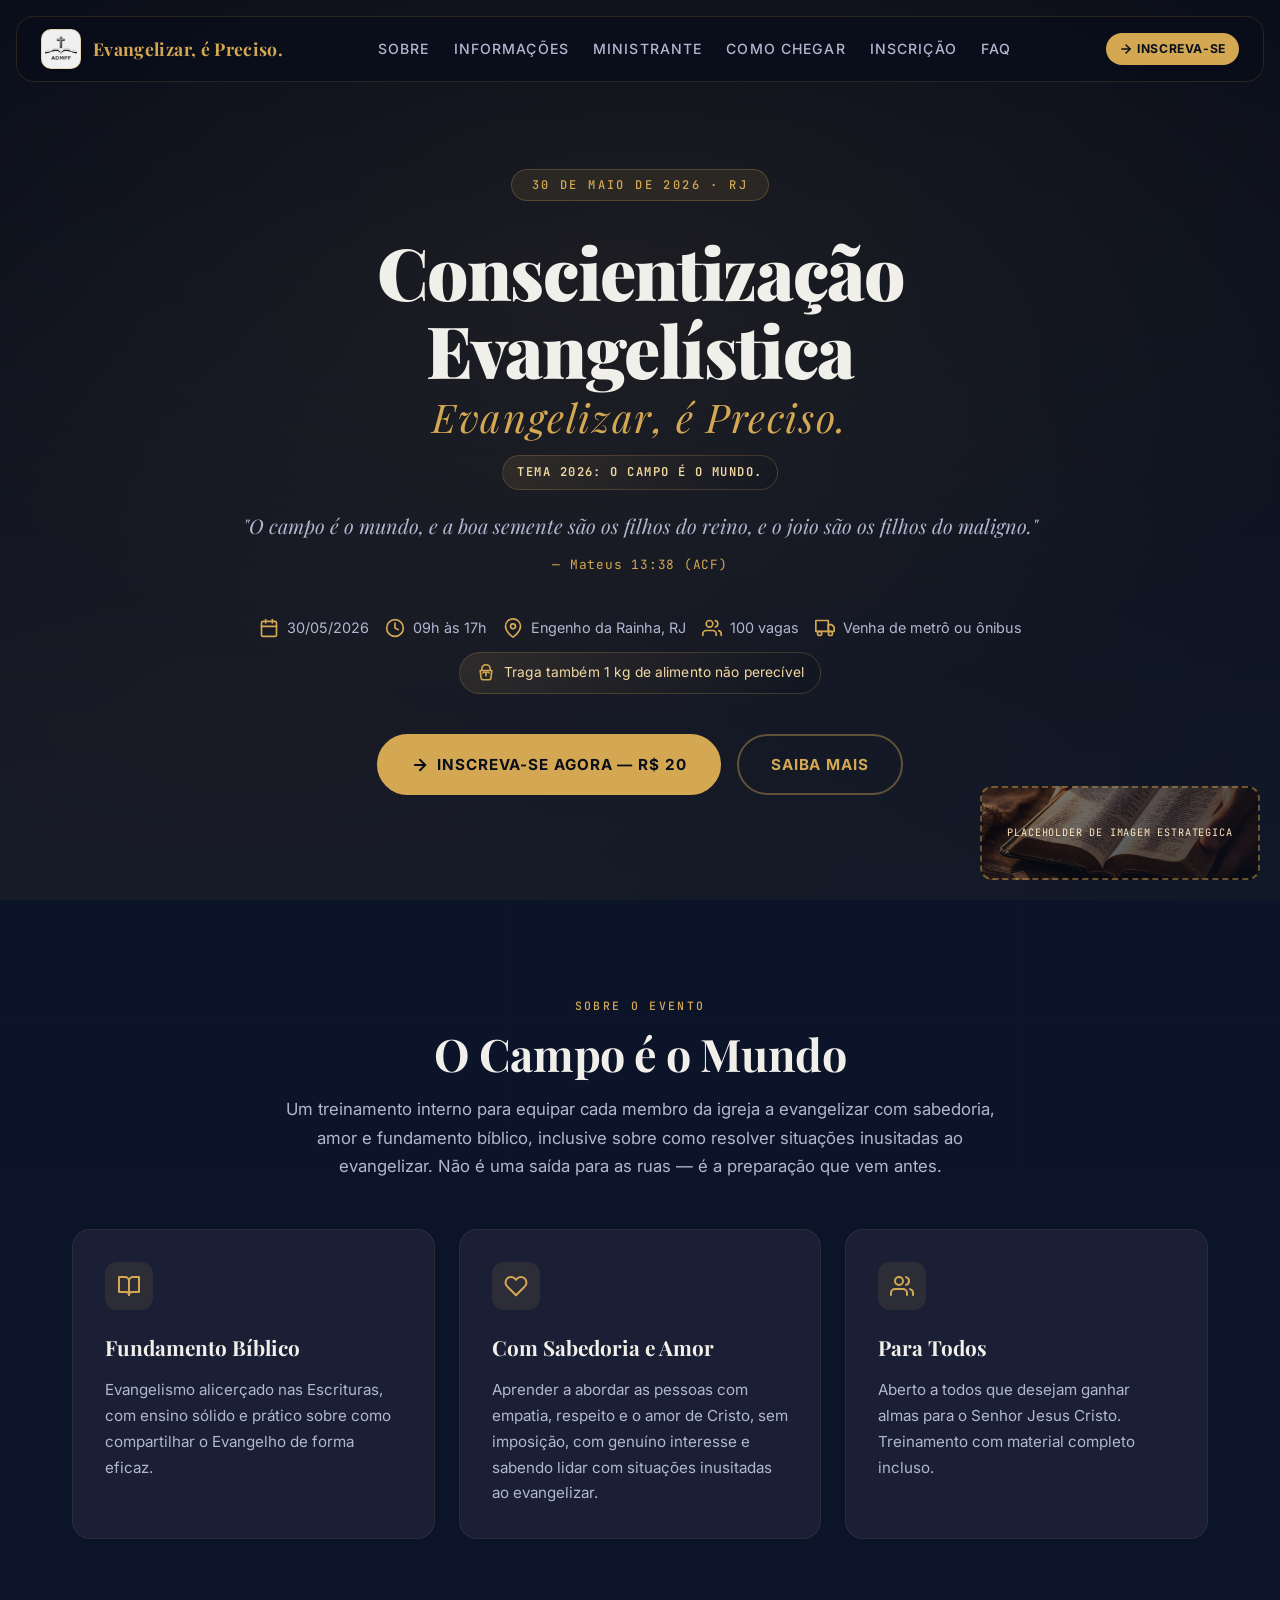
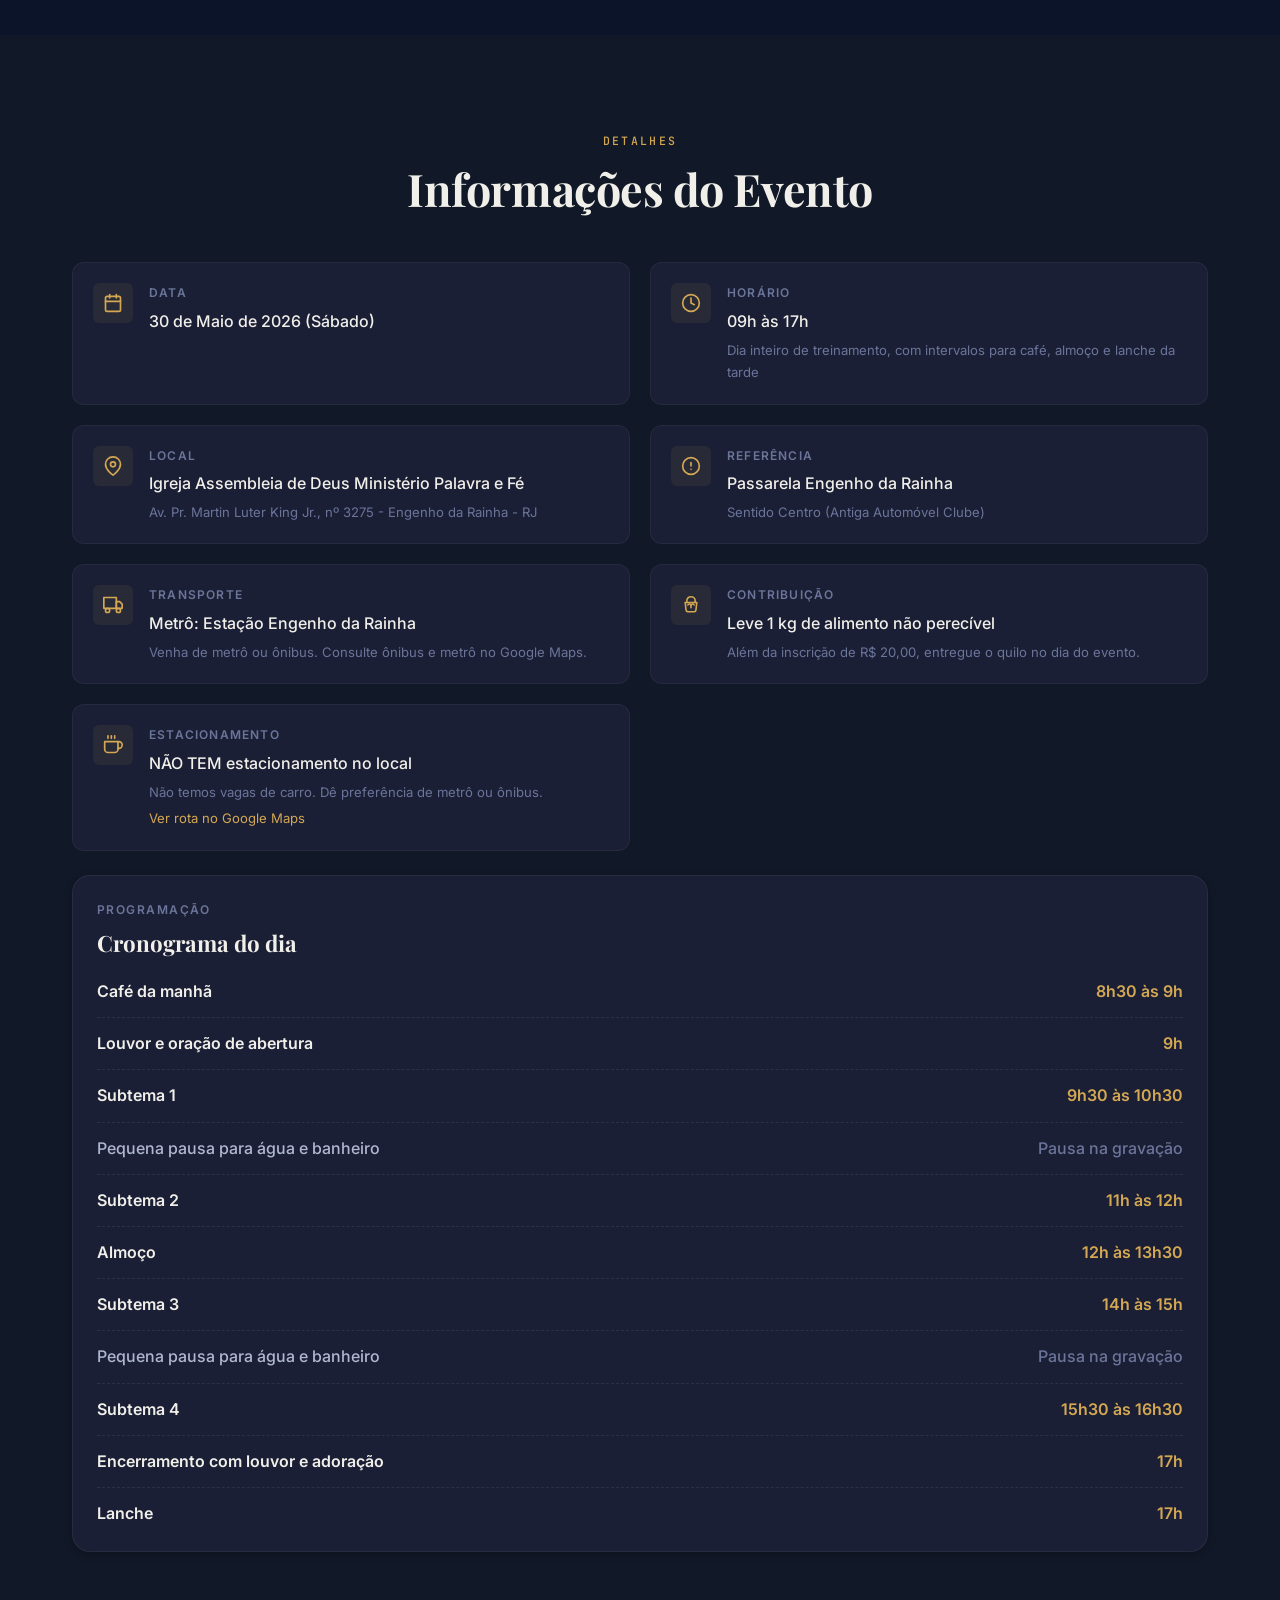
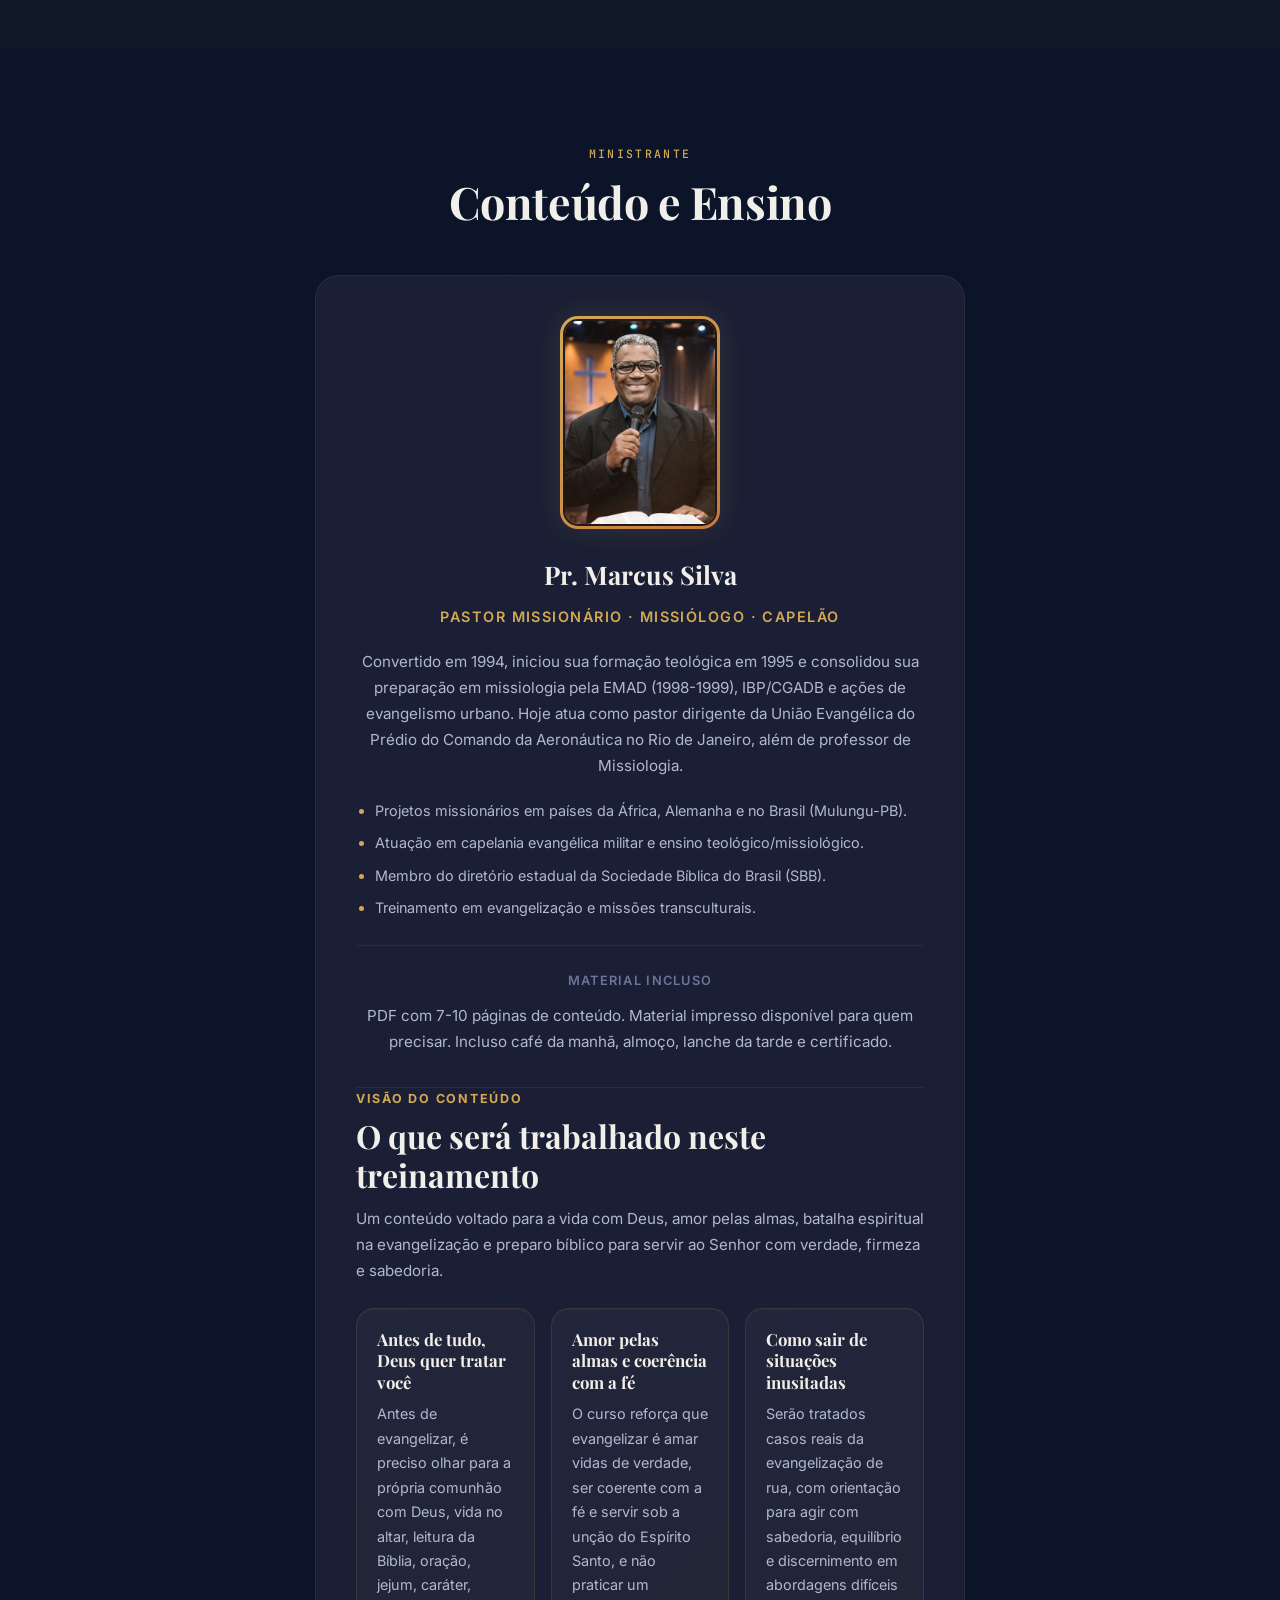
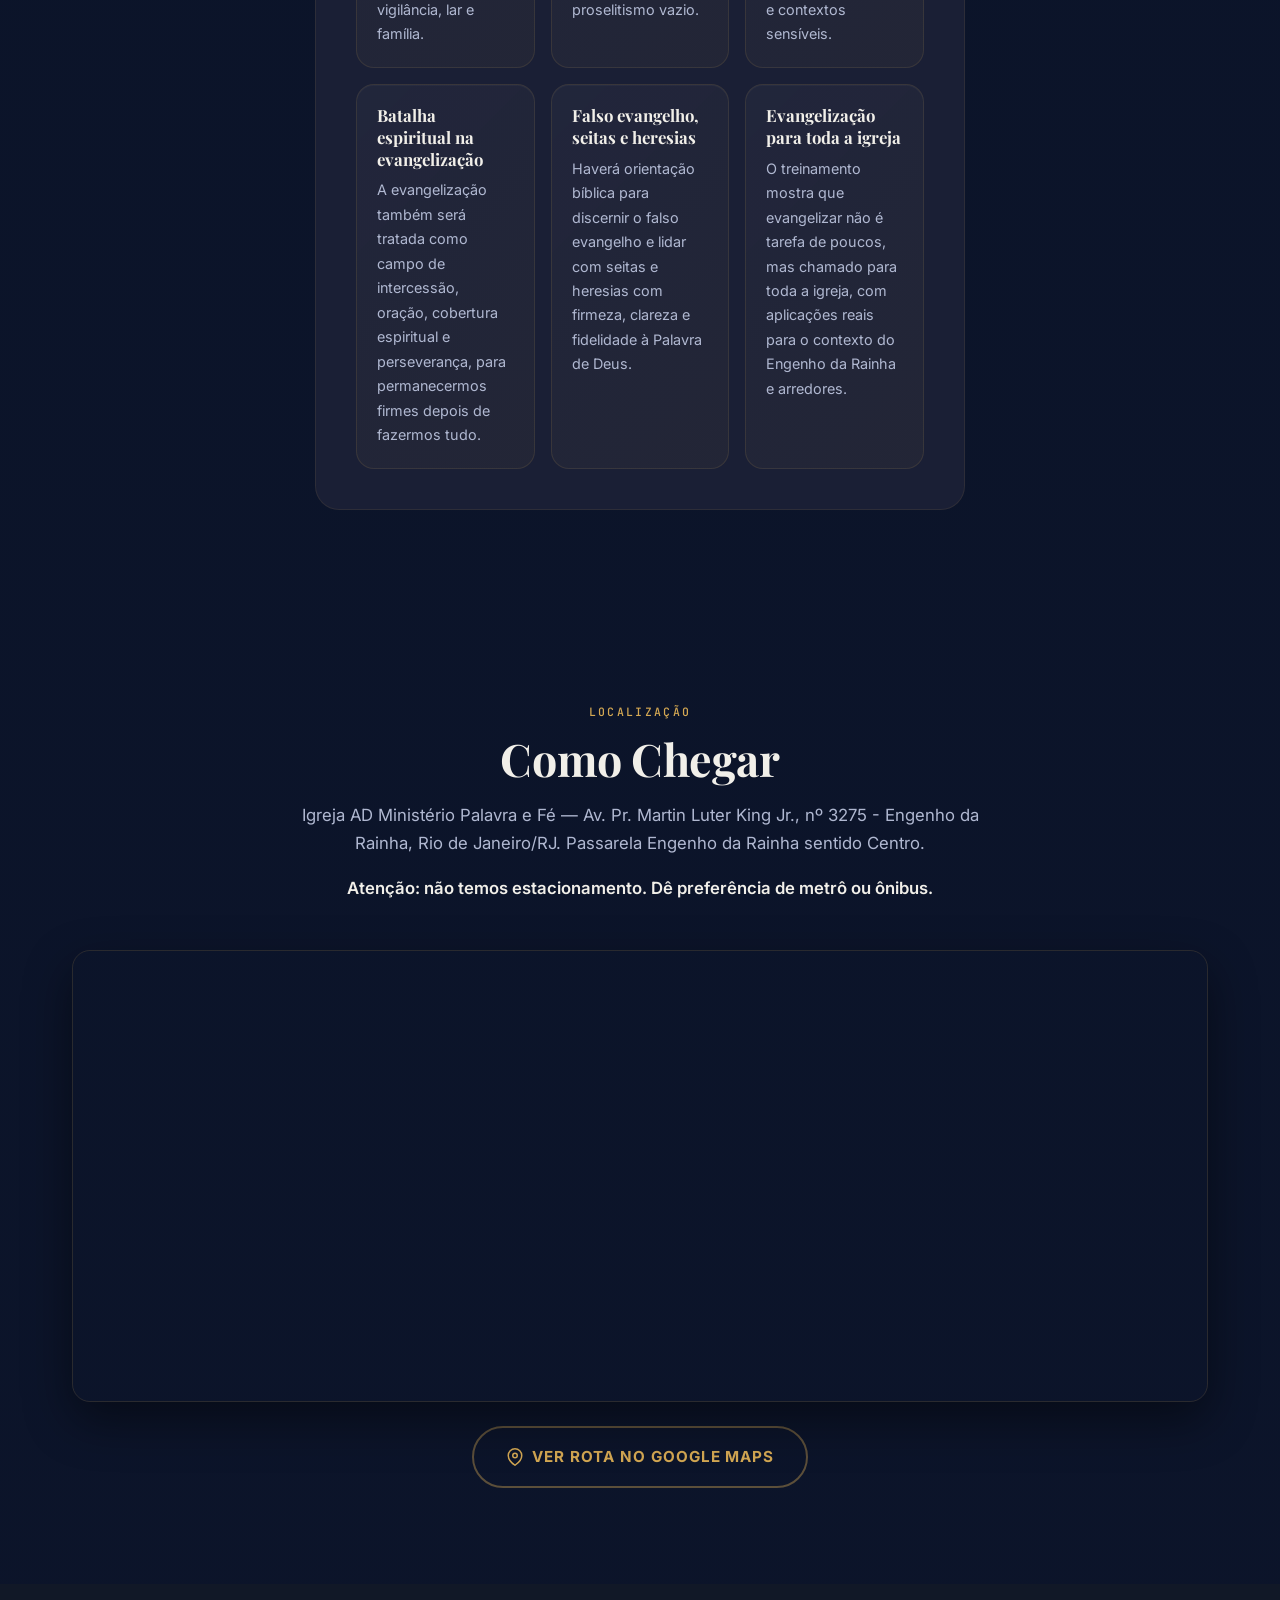
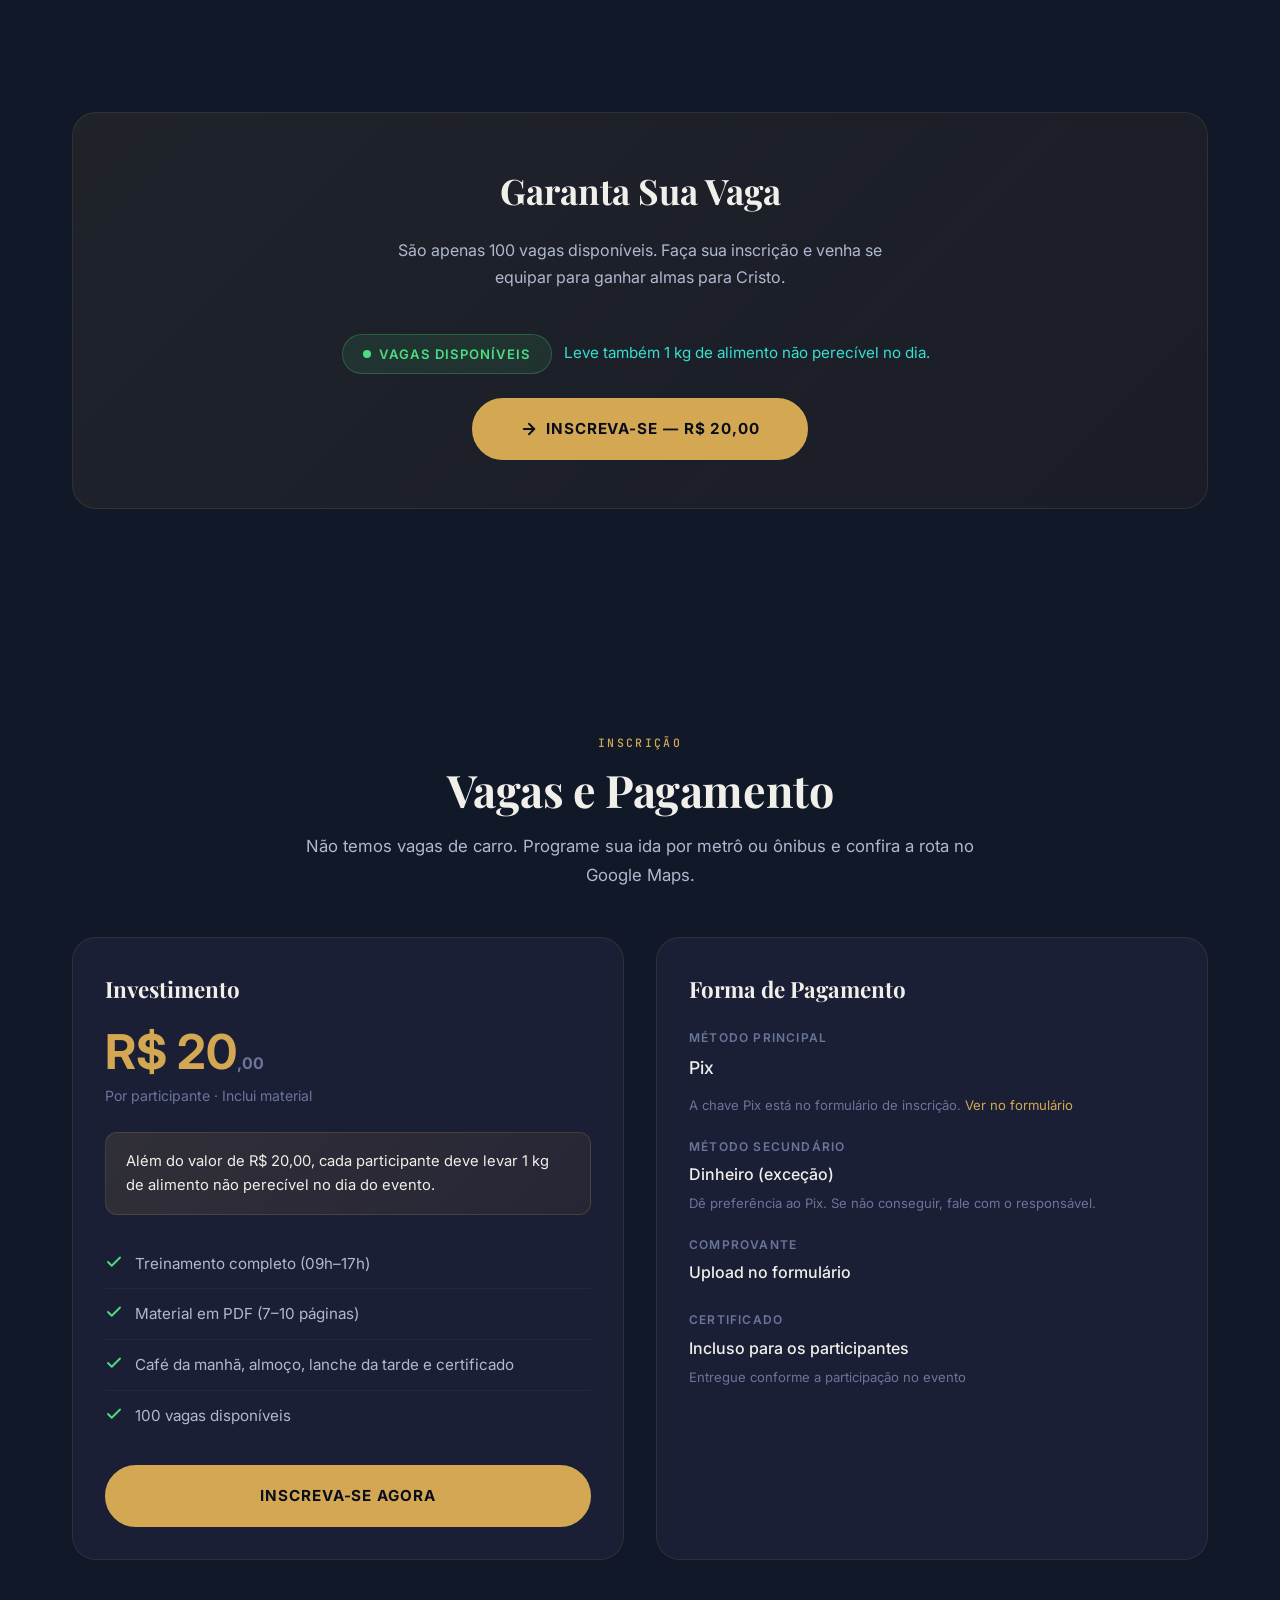
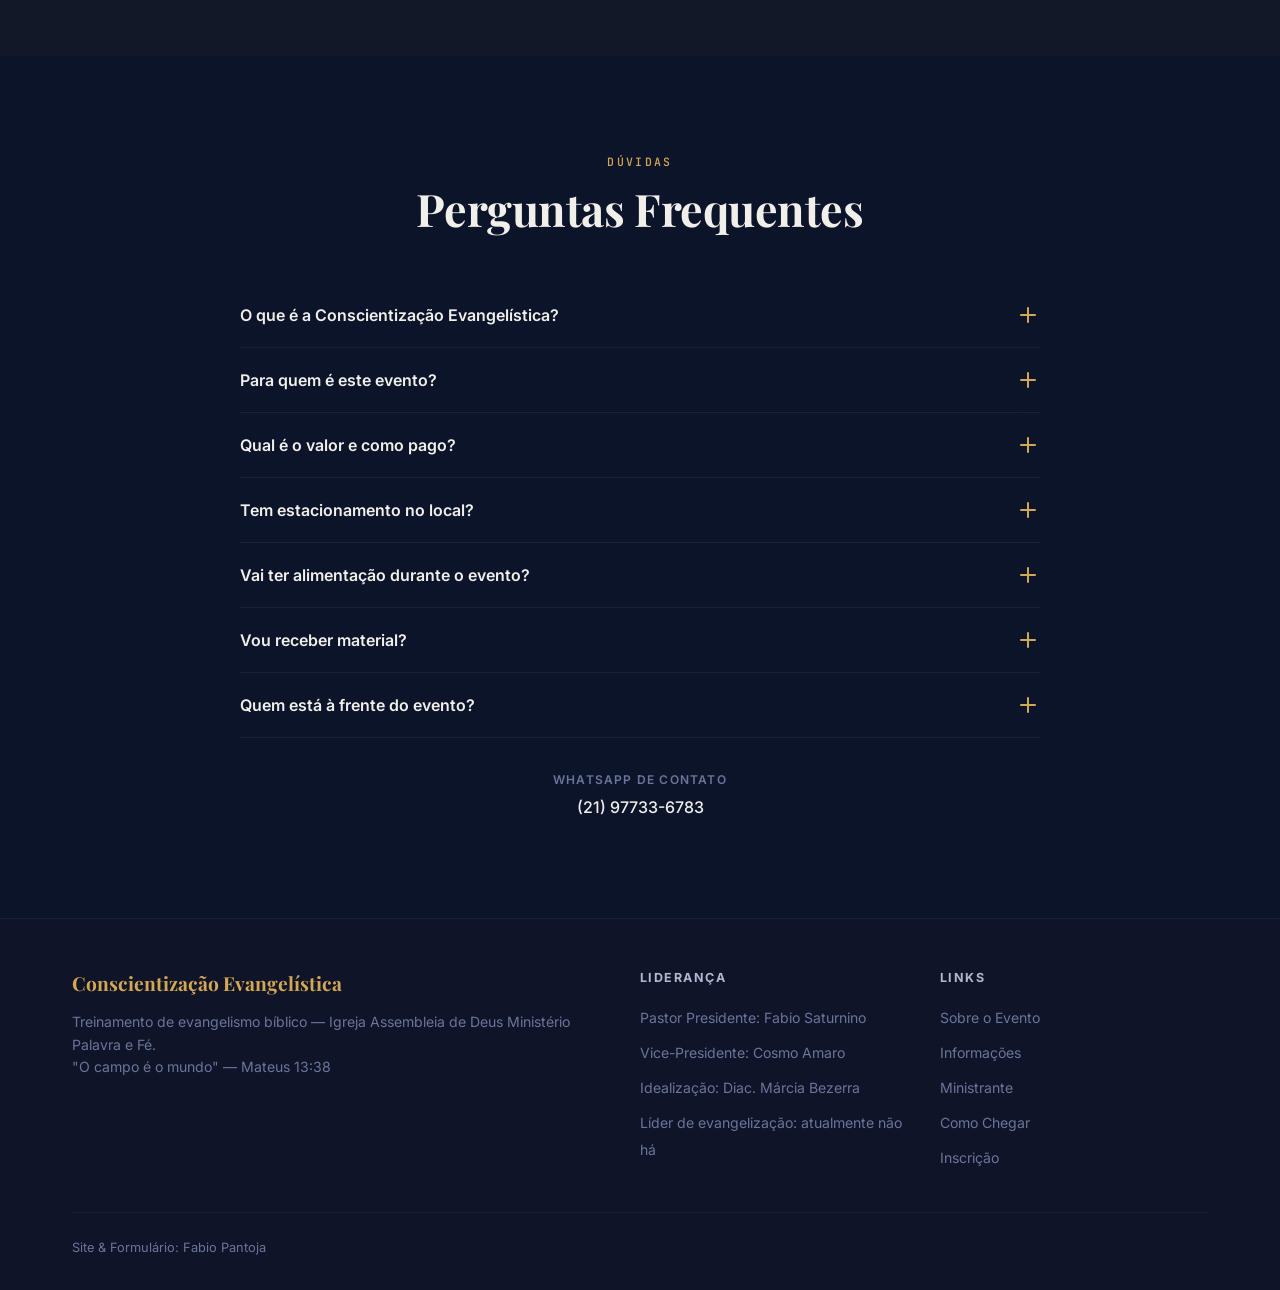
==== winner-site/index.html @ 92d38825 "Adiciona programação do dia e atualiza destaques do palestrante" ====
<!DOCTYPE html>
<html lang="pt-BR">

<head>
    <meta charset="UTF-8">
    <meta name="viewport" content="width=device-width, initial-scale=1.0">
    <meta name="description"
        content="Conscientização Evangelística — Treinamento de evangelismo bíblico. O Campo é o Mundo (Mateus 13:38). 30 de Maio de 2026, Igreja AD Ministério Palavra e Fé.">
    <meta name="theme-color" content="#0a0e1a">
    <meta property="og:locale" content="pt_BR">
    <meta property="og:type" content="website">
    <meta property="og:title" content="Conscientização Evangelística · Evangelizar, é Preciso.">
    <meta property="og:description"
        content="Treinamento de evangelismo bíblico da Igreja AD Ministério Palavra e Fé. 30 de Maio de 2026, Rio de Janeiro.">
    <meta property="og:url" content="https://admpf-evangelismo-2026.vercel.app/">
    <meta property="og:site_name" content="Conscientização Evangelística">
    <meta property="og:image" content="https://admpf-evangelismo-2026.vercel.app/assets/og/og-evento.jpg">
    <meta property="og:image:width" content="1200">
    <meta property="og:image:height" content="630">
    <meta property="og:image:alt" content="Arte do evento Conscientização Evangelística">
    <meta name="twitter:card" content="summary_large_image">
    <meta name="twitter:title" content="Conscientização Evangelística · Evangelizar, é Preciso.">
    <meta name="twitter:description"
        content="Treinamento de evangelismo bíblico da Igreja AD Ministério Palavra e Fé. 30 de Maio de 2026, Rio de Janeiro.">
    <meta name="twitter:image" content="https://admpf-evangelismo-2026.vercel.app/assets/og/og-evento.jpg">
    <title>Conscientização Evangelística · Evangelizar, é Preciso.</title>
    <link rel="canonical" href="https://admpf-evangelismo-2026.vercel.app/">
    <link rel="icon" type="image/png" sizes="16x16" href="assets/favicons/favicon-16.png">
    <link rel="icon" type="image/png" sizes="32x32" href="assets/favicons/favicon-32.png">
    <link rel="icon" type="image/png" sizes="48x48" href="assets/favicons/favicon-48.png">
    <link rel="stylesheet" href="style.css">
</head>

<body>
    <!-- Skip Navigation -->
    <a href="#main" class="skip-nav">Pular para o conteúdo principal</a>

    <!-- Grain Overlay -->
    <div class="grain-overlay" aria-hidden="true"></div>

    <!-- ===== NAVBAR ===== -->
    <nav class="navbar" role="navigation" aria-label="Navegação principal">
        <a href="#" class="navbar__brand" aria-label="Início">
            <img src="assets/v1/LogoADMPF.png" alt="Logo ADMPF" class="navbar__brand-logo">
            <span>Evangelizar, é Preciso.</span>
        </a>

        <ul class="navbar__links" role="list">
            <li><a href="#sobre">Sobre</a></li>
            <li><a href="#info">Informações</a></li>
            <li><a href="#ministrante">Ministrante</a></li>
            <li><a href="#local">Como Chegar</a></li>
            <li><a href="#inscricao">Inscrição</a></li>
            <li><a href="#faq">FAQ</a></li>
        </ul>

        <a href="/api/track-register" class="navbar__cta" target="_blank" data-registration-link
            rel="noopener noreferrer" aria-label="Inscreva-se no evento">
            <svg xmlns="http://www.w3.org/2000/svg" width="16" height="16" viewBox="0 0 24 24" fill="none"
                stroke="currentColor" stroke-width="2.5" stroke-linecap="round" stroke-linejoin="round"
                aria-hidden="true">
                <path d="M5 12h14" />
                <path d="m12 5 7 7-7 7" />
            </svg>
            Inscreva-se
        </a>

        <button class="navbar__mobile-toggle" aria-label="Abrir menu" aria-expanded="false" id="mobile-toggle">
            <span></span><span></span><span></span>
        </button>

        <ul class="navbar__mobile-menu" id="mobile-menu" role="list">
            <li><a href="#sobre">Sobre</a></li>
            <li><a href="#info">Informações</a></li>
            <li><a href="#ministrante">Ministrante</a></li>
            <li><a href="#local">Como Chegar</a></li>
            <li><a href="#inscricao">Inscrição</a></li>
            <li><a href="#faq">FAQ</a></li>
            <li>
                <a href="/api/track-register" class="btn btn--primary" target="_blank" data-registration-link
                    rel="noopener noreferrer">Inscreva-se</a>
            </li>
        </ul>
    </nav>

    <!-- ===== MAIN ===== -->
    <main id="main">

        <!-- ===== HERO ===== -->
        <section class="hero" aria-labelledby="hero-title">
            <video class="hero__video-mobile" autoplay muted loop playsinline preload="metadata" aria-hidden="true">
                <source src="assets/Video/Cruz1-optimized.mp4" type="video/mp4">
            </video>
            <div class="hero__bg" aria-hidden="true"></div>
            <div class="hero__content">
                <span class="hero__label reveal">30 de Maio de 2026 · RJ</span>

                <h1 id="hero-title" class="hero__title reveal">
                    Conscientização Evangelística
                    <span>Evangelizar, é Preciso.</span>
                </h1>

                <p class="hero__theme reveal">Tema 2026: O Campo é o Mundo.</p>

                <p class="hero__verse reveal">
                    "O campo é o mundo, e a boa semente são os filhos do reino, e o joio são os filhos do maligno."
                </p>
                <p class="hero__verse-ref reveal">— Mateus 13:38 (ACF)</p>

                <div class="hero__meta reveal">
                    <div class="hero__meta-item">
                        <svg xmlns="http://www.w3.org/2000/svg" width="20" height="20" viewBox="0 0 24 24" fill="none"
                            stroke="currentColor" stroke-width="2" stroke-linecap="round" stroke-linejoin="round"
                            aria-hidden="true">
                            <rect x="3" y="4" width="18" height="18" rx="2" ry="2" />
                            <line x1="16" y1="2" x2="16" y2="6" />
                            <line x1="8" y1="2" x2="8" y2="6" />
                            <line x1="3" y1="10" x2="21" y2="10" />
                        </svg>
                        30/05/2026
                    </div>
                    <div class="hero__meta-item">
                        <svg xmlns="http://www.w3.org/2000/svg" width="20" height="20" viewBox="0 0 24 24" fill="none"
                            stroke="currentColor" stroke-width="2" stroke-linecap="round" stroke-linejoin="round"
                            aria-hidden="true">
                            <circle cx="12" cy="12" r="10" />
                            <polyline points="12 6 12 12 16 14" />
                        </svg>
                        09h às 17h
                    </div>
                    <div class="hero__meta-item">
                        <svg xmlns="http://www.w3.org/2000/svg" width="20" height="20" viewBox="0 0 24 24" fill="none"
                            stroke="currentColor" stroke-width="2" stroke-linecap="round" stroke-linejoin="round"
                            aria-hidden="true">
                            <path d="M21 10c0 7-9 13-9 13s-9-6-9-13a9 9 0 0 1 18 0z" />
                            <circle cx="12" cy="10" r="3" />
                        </svg>
                        Engenho da Rainha, RJ
                    </div>
                    <div class="hero__meta-item">
                        <svg xmlns="http://www.w3.org/2000/svg" width="20" height="20" viewBox="0 0 24 24" fill="none"
                            stroke="currentColor" stroke-width="2" stroke-linecap="round" stroke-linejoin="round"
                            aria-hidden="true">
                            <path d="M17 21v-2a4 4 0 0 0-4-4H5a4 4 0 0 0-4 4v2" />
                            <circle cx="9" cy="7" r="4" />
                            <path d="M23 21v-2a4 4 0 0 0-3-3.87" />
                            <path d="M16 3.13a4 4 0 0 1 0 7.75" />
                        </svg>
                        100 vagas
                    </div>
                    <div class="hero__meta-item">
                        <svg xmlns="http://www.w3.org/2000/svg" width="20" height="20" viewBox="0 0 24 24" fill="none"
                            stroke="currentColor" stroke-width="2" stroke-linecap="round" stroke-linejoin="round"
                            aria-hidden="true">
                            <rect x="1" y="3" width="15" height="13" />
                            <polygon points="16 8 20 8 23 11 23 16 16 16 16 8" />
                            <circle cx="5.5" cy="18.5" r="2.5" />
                            <circle cx="18.5" cy="18.5" r="2.5" />
                        </svg>
                        Venha de metrô ou ônibus
                    </div>
                    <div class="hero__meta-item hero__meta-item--highlight">
                        <svg xmlns="http://www.w3.org/2000/svg" width="20" height="20" viewBox="0 0 24 24" fill="none"
                            stroke="currentColor" stroke-width="1.9" stroke-linecap="round" stroke-linejoin="round"
                            aria-hidden="true">
                            <path d="M7 9V7a5 5 0 0 1 10 0v2" />
                            <path d="M5 9h14l-1.1 9.2a2 2 0 0 1-2 1.8H8.1a2 2 0 0 1-2-1.8L5 9Z" />
                            <path d="M12 12c.8-1.5 3-1.5 3.8 0" />
                            <path d="M12 12c-.8-1.5-3-1.5-3.8 0" />
                            <path d="M12 12v3.2" />
                        </svg>
                        Traga também 1 kg de alimento não perecível
                    </div>
                </div>

                <div class="hero__cta-group reveal">
                    <a href="/api/track-register" class="btn btn--primary" target="_blank" data-registration-link
                        rel="noopener noreferrer">
                        <svg xmlns="http://www.w3.org/2000/svg" width="18" height="18" viewBox="0 0 24 24" fill="none"
                            stroke="currentColor" stroke-width="2.5" stroke-linecap="round" stroke-linejoin="round"
                            aria-hidden="true">
                            <path d="M5 12h14" />
                            <path d="m12 5 7 7-7 7" />
                        </svg>
                        Inscreva-se Agora — R$ 20
                    </a>
                    <a href="#sobre" class="btn btn--outline">Saiba Mais</a>
                </div>
            </div>
        </section>

        <!-- ===== SOBRE O EVENTO ===== -->
        <section class="section" id="sobre" aria-labelledby="sobre-title">
            <div class="container">
                <div class="section__header reveal">
                    <span class="section__label">Sobre o Evento</span>
                    <h2 class="section__title" id="sobre-title">O Campo é o Mundo</h2>
                    <p class="section__subtitle">
                        Um treinamento interno para equipar cada membro da igreja a evangelizar com sabedoria, amor e
                        fundamento bíblico, inclusive sobre como resolver situações inusitadas ao evangelizar. Não é
                        uma saída para as ruas — é a preparação que vem antes.
                    </p>
                </div>

                <div class="about-grid">
                    <div class="about-card reveal">
                        <div class="about-card__icon">
                            <svg xmlns="http://www.w3.org/2000/svg" width="24" height="24" viewBox="0 0 24 24"
                                fill="none" stroke="currentColor" stroke-width="2" stroke-linecap="round"
                                stroke-linejoin="round" aria-hidden="true">
                                <path d="M2 3h6a4 4 0 0 1 4 4v14a3 3 0 0 0-3-3H2z" />
                                <path d="M22 3h-6a4 4 0 0 0-4 4v14a3 3 0 0 1 3-3h7z" />
                            </svg>
                        </div>
                        <h3 class="about-card__title">Fundamento Bíblico</h3>
                        <p class="about-card__text">Evangelismo alicerçado nas Escrituras, com ensino sólido e prático
                            sobre como compartilhar o Evangelho de forma eficaz.</p>
                    </div>

                    <div class="about-card reveal">
                        <div class="about-card__icon">
                            <svg xmlns="http://www.w3.org/2000/svg" width="24" height="24" viewBox="0 0 24 24"
                                fill="none" stroke="currentColor" stroke-width="2" stroke-linecap="round"
                                stroke-linejoin="round" aria-hidden="true">
                                <path
                                    d="M20.84 4.61a5.5 5.5 0 0 0-7.78 0L12 5.67l-1.06-1.06a5.5 5.5 0 0 0-7.78 7.78l1.06 1.06L12 21.23l7.78-7.78 1.06-1.06a5.5 5.5 0 0 0 0-7.78z" />
                            </svg>
                        </div>
                        <h3 class="about-card__title">Com Sabedoria e Amor</h3>
                        <p class="about-card__text">Aprender a abordar as pessoas com empatia, respeito e o amor de
                            Cristo, sem imposição, com genuíno interesse e sabendo lidar com situações inusitadas ao
                            evangelizar.</p>
                    </div>

                    <div class="about-card reveal">
                        <div class="about-card__icon">
                            <svg xmlns="http://www.w3.org/2000/svg" width="24" height="24" viewBox="0 0 24 24"
                                fill="none" stroke="currentColor" stroke-width="2" stroke-linecap="round"
                                stroke-linejoin="round" aria-hidden="true">
                                <path d="M17 21v-2a4 4 0 0 0-4-4H5a4 4 0 0 0-4 4v2" />
                                <circle cx="9" cy="7" r="4" />
                                <path d="M23 21v-2a4 4 0 0 0-3-3.87" />
                                <path d="M16 3.13a4 4 0 0 1 0 7.75" />
                            </svg>
                        </div>
                        <h3 class="about-card__title">Para Todos</h3>
                        <p class="about-card__text">Aberto a todos que desejam ganhar almas para o Senhor Jesus Cristo.
                            Treinamento com material completo incluso.</p>
                    </div>
                </div>
            </div>
        </section>

        <!-- ===== INFORMAÇÕES DO EVENTO ===== -->
        <section class="section section--alt" id="info" aria-labelledby="info-title">
            <div class="container">
                <div class="section__header reveal">
                    <span class="section__label">Detalhes</span>
                    <h2 class="section__title" id="info-title">Informações do Evento</h2>
                </div>

                <div class="info-grid">
                    <div class="info-item reveal">
                        <div class="info-item__icon">
                            <svg xmlns="http://www.w3.org/2000/svg" width="20" height="20" viewBox="0 0 24 24"
                                fill="none" stroke="currentColor" stroke-width="2" stroke-linecap="round"
                                stroke-linejoin="round">
                                <rect x="3" y="4" width="18" height="18" rx="2" ry="2" />
                                <line x1="16" y1="2" x2="16" y2="6" />
                                <line x1="8" y1="2" x2="8" y2="6" />
                                <line x1="3" y1="10" x2="21" y2="10" />
                            </svg>
                        </div>
                        <div>
                            <p class="info-item__label">Data</p>
                            <p class="info-item__value">30 de Maio de 2026 (Sábado)</p>
                        </div>
                    </div>

                    <div class="info-item reveal">
                        <div class="info-item__icon">
                            <svg xmlns="http://www.w3.org/2000/svg" width="20" height="20" viewBox="0 0 24 24"
                                fill="none" stroke="currentColor" stroke-width="2" stroke-linecap="round"
                                stroke-linejoin="round">
                                <circle cx="12" cy="12" r="10" />
                                <polyline points="12 6 12 12 16 14" />
                            </svg>
                        </div>
                        <div>
                            <p class="info-item__label">Horário</p>
                            <p class="info-item__value">09h às 17h</p>
                            <p class="info-item__note">Dia inteiro de treinamento, com intervalos para café, almoço e
                                lanche da tarde</p>
                        </div>
                    </div>

                    <div class="info-item reveal">
                        <div class="info-item__icon">
                            <svg xmlns="http://www.w3.org/2000/svg" width="20" height="20" viewBox="0 0 24 24"
                                fill="none" stroke="currentColor" stroke-width="2" stroke-linecap="round"
                                stroke-linejoin="round">
                                <path d="M21 10c0 7-9 13-9 13s-9-6-9-13a9 9 0 0 1 18 0z" />
                                <circle cx="12" cy="10" r="3" />
                            </svg>
                        </div>
                        <div>
                            <p class="info-item__label">Local</p>
                            <p class="info-item__value">Igreja Assembleia de Deus Ministério Palavra e Fé</p>
                            <p class="info-item__note">Av. Pr. Martin Luter King Jr., nº 3275 - Engenho da Rainha - RJ
                            </p>
                        </div>
                    </div>

                    <div class="info-item reveal">
                        <div class="info-item__icon">
                            <svg xmlns="http://www.w3.org/2000/svg" width="20" height="20" viewBox="0 0 24 24"
                                fill="none" stroke="currentColor" stroke-width="2" stroke-linecap="round"
                                stroke-linejoin="round">
                                <circle cx="12" cy="12" r="10" />
                                <line x1="12" y1="8" x2="12" y2="12" />
                                <line x1="12" y1="16" x2="12.01" y2="16" />
                            </svg>
                        </div>
                        <div>
                            <p class="info-item__label">Referência</p>
                            <p class="info-item__value">Passarela Engenho da Rainha</p>
                            <p class="info-item__note">Sentido Centro (Antiga Automóvel Clube)</p>
                        </div>
                    </div>

                    <div class="info-item reveal">
                        <div class="info-item__icon">
                            <svg xmlns="http://www.w3.org/2000/svg" width="20" height="20" viewBox="0 0 24 24"
                                fill="none" stroke="currentColor" stroke-width="2" stroke-linecap="round"
                                stroke-linejoin="round">
                                <rect x="1" y="3" width="15" height="13" />
                                <polygon points="16 8 20 8 23 11 23 16 16 16 16 8" />
                                <circle cx="5.5" cy="18.5" r="2.5" />
                                <circle cx="18.5" cy="18.5" r="2.5" />
                            </svg>
                        </div>
                        <div>
                            <p class="info-item__label">Transporte</p>
                            <p class="info-item__value">Metrô: Estação Engenho da Rainha</p>
                            <p class="info-item__note">Venha de metrô ou ônibus. Consulte ônibus e metrô no Google
                                Maps.</p>
                        </div>
                    </div>

                    <div class="info-item reveal">
                        <div class="info-item__icon">
                            <svg xmlns="http://www.w3.org/2000/svg" width="20" height="20" viewBox="0 0 24 24"
                                fill="none" stroke="currentColor" stroke-width="1.9" stroke-linecap="round"
                                stroke-linejoin="round">
                                <path d="M7 9V7a5 5 0 0 1 10 0v2" />
                                <path d="M5 9h14l-1.1 9.2a2 2 0 0 1-2 1.8H8.1a2 2 0 0 1-2-1.8L5 9Z" />
                                <path d="M12 12c.8-1.5 3-1.5 3.8 0" />
                                <path d="M12 12c-.8-1.5-3-1.5-3.8 0" />
                                <path d="M12 12v3.2" />
                            </svg>
                        </div>
                        <div>
                            <p class="info-item__label">Contribuição</p>
                            <p class="info-item__value">Leve 1 kg de alimento não perecível</p>
                            <p class="info-item__note">Além da inscrição de R$ 20,00, entregue o quilo no dia do evento.</p>
                        </div>
                    </div>

                    <div class="info-item reveal">
                        <div class="info-item__icon">
                            <svg xmlns="http://www.w3.org/2000/svg" width="20" height="20" viewBox="0 0 24 24"
                                fill="none" stroke="currentColor" stroke-width="2" stroke-linecap="round"
                                stroke-linejoin="round">
                                <path d="M18 8h1a4 4 0 0 1 0 8h-1" />
                                <path d="M2 8h16v9a4 4 0 0 1-4 4H6a4 4 0 0 1-4-4V8z" />
                                <line x1="6" y1="1" x2="6" y2="4" />
                                <line x1="10" y1="1" x2="10" y2="4" />
                                <line x1="14" y1="1" x2="14" y2="4" />
                            </svg>
                        </div>
                        <div>
                            <p class="info-item__label">Estacionamento</p>
                            <p class="info-item__value">NÃO TEM
                                estacionamento no local</p>
                            <p class="info-item__note">Não temos vagas de carro. Dê preferência de metrô ou ônibus.</p>
                            <p class="info-item__note"><a href="https://maps.app.goo.gl/yxSENqNJfN11vMG59" target="_blank"
                                    rel="noopener noreferrer">Ver rota no Google Maps</a></p>
                        </div>
                    </div>
                </div>

                <div class="schedule-card reveal" aria-label="Programação do dia">
                    <p class="schedule-card__label">Programação</p>
                    <h3 class="schedule-card__title">Cronograma do dia</h3>
                    <ul class="schedule-list" role="list">
                        <li class="schedule-item">
                            <span class="schedule-item__title">Café da manhã</span>
                            <span class="schedule-item__time">8h30 às 9h</span>
                        </li>
                        <li class="schedule-item">
                            <span class="schedule-item__title">Louvor e oração de abertura</span>
                            <span class="schedule-item__time">9h</span>
                        </li>
                        <li class="schedule-item">
                            <span class="schedule-item__title">Subtema 1</span>
                            <span class="schedule-item__time">9h30 às 10h30</span>
                        </li>
                        <li class="schedule-item schedule-item--note">
                            <span class="schedule-item__title">Pequena pausa para água e banheiro</span>
                            <span class="schedule-item__time">Pausa na gravação</span>
                        </li>
                        <li class="schedule-item">
                            <span class="schedule-item__title">Subtema 2</span>
                            <span class="schedule-item__time">11h às 12h</span>
                        </li>
                        <li class="schedule-item">
                            <span class="schedule-item__title">Almoço</span>
                            <span class="schedule-item__time">12h às 13h30</span>
                        </li>
                        <li class="schedule-item">
                            <span class="schedule-item__title">Subtema 3</span>
                            <span class="schedule-item__time">14h às 15h</span>
                        </li>
                        <li class="schedule-item schedule-item--note">
                            <span class="schedule-item__title">Pequena pausa para água e banheiro</span>
                            <span class="schedule-item__time">Pausa na gravação</span>
                        </li>
                        <li class="schedule-item">
                            <span class="schedule-item__title">Subtema 4</span>
                            <span class="schedule-item__time">15h30 às 16h30</span>
                        </li>
                        <li class="schedule-item">
                            <span class="schedule-item__title">Encerramento com louvor e adoração</span>
                            <span class="schedule-item__time">17h</span>
                        </li>
                        <li class="schedule-item">
                            <span class="schedule-item__title">Lanche</span>
                            <span class="schedule-item__time">17h</span>
                        </li>
                    </ul>
                </div>
            </div>
        </section>

        <!-- ===== MINISTRANTE ===== -->
        <section class="section" id="ministrante" aria-labelledby="ministrante-title">
            <div class="container">
                <div class="section__header reveal">
                    <span class="section__label">Ministrante</span>
                    <h2 class="section__title" id="ministrante-title">Conteúdo e Ensino</h2>
                </div>

                <div class="speaker-card reveal">
                    <div class="speaker-card__photo-wrap">
                        <img src="assets/v1/pastor.webp" alt="Pr. Marcus Silva" class="speaker-card__photo"
                            loading="lazy" width="800" height="1200"
                            onerror="this.onerror=null;this.src='assets/v1/pastor.png';">
                    </div>
                    <h3 class="speaker-card__name">Pr. Marcus Silva</h3>
                    <p class="speaker-card__role">Pastor Missionário · Missiólogo · Capelão</p>

                    <p class="speaker-card__bio">
                        Convertido em 1994, iniciou sua formação teológica em 1995 e consolidou sua preparação em
                        missiologia pela EMAD (1998-1999), IBP/CGADB e ações de evangelismo urbano. Hoje atua como
                        pastor dirigente da União Evangélica do Prédio do Comando da Aeronáutica no Rio de Janeiro,
                        além de professor de Missiologia.
                    </p>

	                    <ul class="speaker-card__highlights" aria-label="Resumo do currículo pastoral">
	                        <li>Projetos missionários em países da África, Alemanha e no Brasil (Mulungu-PB).</li>
	                        <li>Atuação em capelania evangélica militar e ensino teológico/missiológico.</li>
	                        <li>Membro do diretório estadual da Sociedade Bíblica do Brasil (SBB).</li>
	                        <li>Treinamento em evangelização e missões transculturais.</li>
	                    </ul>

	                    <div class="speaker-card__material">
	                        <p class="speaker-card__material-title">Material Incluso</p>
	                        <p class="speaker-card__material-text">
	                            PDF com 7-10 páginas de conteúdo. Material impresso disponível para quem precisar.
                            Incluso café da manhã, almoço, lanche da tarde e certificado.
                        </p>
                    </div>

                    <div class="teaching-outline">
                        <div class="teaching-outline__intro">
                            <p class="teaching-outline__eyebrow">Visão do Conteúdo</p>
                            <h3 class="teaching-outline__title">O que será trabalhado neste treinamento</h3>
                            <p class="teaching-outline__text">
                                Um conteúdo voltado para a vida com Deus, amor pelas almas, batalha espiritual na
                                evangelização e preparo bíblico para servir ao Senhor com verdade, firmeza e sabedoria.
                            </p>
                        </div>

                        <div class="teaching-outline__grid">
                            <article class="teaching-topic">
                                <h4 class="teaching-topic__title">Antes de tudo, Deus quer tratar você</h4>
                                <p class="teaching-topic__text">
                                    Antes de evangelizar, é preciso olhar para a própria comunhão com Deus, vida no
                                    altar, leitura da Bíblia, oração, jejum, caráter, vigilância, lar e família.
                                </p>
                            </article>

                            <article class="teaching-topic">
                                <h4 class="teaching-topic__title">Amor pelas almas e coerência com a fé</h4>
                                <p class="teaching-topic__text">
                                    O curso reforça que evangelizar é amar vidas de verdade, ser coerente com a fé e
                                    servir sob a unção do Espírito Santo, e não praticar um proselitismo vazio.
                                </p>
                            </article>

                            <article class="teaching-topic">
                                <h4 class="teaching-topic__title">Como sair de situações inusitadas</h4>
                                <p class="teaching-topic__text">
                                    Serão tratados casos reais da evangelização de rua, com orientação para agir com
                                    sabedoria, equilíbrio e discernimento em abordagens difíceis e contextos sensíveis.
                                </p>
                            </article>

                            <article class="teaching-topic">
                                <h4 class="teaching-topic__title">Batalha espiritual na evangelização</h4>
                                <p class="teaching-topic__text">
                                    A evangelização também será tratada como campo de intercessão, oração, cobertura
                                    espiritual e perseverança, para permanecermos firmes depois de fazermos tudo.
                                </p>
                            </article>

                            <article class="teaching-topic">
                                <h4 class="teaching-topic__title">Falso evangelho, seitas e heresias</h4>
                                <p class="teaching-topic__text">
                                    Haverá orientação bíblica para discernir o falso evangelho e lidar com seitas e
                                    heresias com firmeza, clareza e fidelidade à Palavra de Deus.
                                </p>
                            </article>

                            <article class="teaching-topic">
                                <h4 class="teaching-topic__title">Evangelização para toda a igreja</h4>
                                <p class="teaching-topic__text">
                                    O treinamento mostra que evangelizar não é tarefa de poucos, mas chamado para toda
                                    a igreja, com aplicações reais para o contexto do Engenho da Rainha e arredores.
                                </p>
                            </article>
                        </div>
                    </div>
                </div>
            </div>
        </section>

        <!-- ===== COMO CHEGAR (MAPA) ===== -->
        <section class="section" id="local" aria-labelledby="local-title">
            <div class="container">
                <div class="section__header reveal">
                    <span class="section__label">Localização</span>
                    <h2 class="section__title" id="local-title">Como Chegar</h2>
                    <p class="section__subtitle">
                        Igreja AD Ministério Palavra e Fé — Av. Pr. Martin Luter King Jr., nº 3275 - Engenho da Rainha,
                        Rio de Janeiro/RJ. Passarela Engenho da Rainha sentido Centro.
                        <span class="section__subtitle-alert">Atenção: não temos estacionamento. Dê preferência de
                            metrô ou ônibus.</span>
                    </p>
                </div>

                <div class="map-wrapper reveal">
                    <iframe
                        src="https://www.google.com/maps/embed?pb=!1m18!1m12!1m3!1d14704.884689949911!2d-43.30730612882789!3d-22.86828676851343!2m3!1f0!2f0!3f0!3m2!1i1024!2i768!4f13.1!3m3!1m2!1s0x997cf305e8aa8d%3A0x31838c32a0102c8c!2sAssembl%C3%A9ia%20De%20Deus%20Minist%C3%A9rio%20Palavra%20e%20F%C3%A9!5e0!3m2!1spt-BR!2sbr!4v1772406470304!5m2!1spt-BR!2sbr"
                        allowfullscreen="" loading="lazy" referrerpolicy="no-referrer-when-downgrade"
                        title="Mapa da localização da Igreja AD Ministério Palavra e Fé">
                    </iframe>
                </div>

                <div style="text-align: center; margin-top: var(--space-6);">
                    <a href="https://maps.app.goo.gl/yxSENqNJfN11vMG59" class="btn btn--outline" target="_blank"
                        rel="noopener noreferrer">
                        <svg xmlns="http://www.w3.org/2000/svg" width="18" height="18" viewBox="0 0 24 24" fill="none"
                            stroke="currentColor" stroke-width="2" stroke-linecap="round" stroke-linejoin="round"
                            aria-hidden="true">
                            <path d="M21 10c0 7-9 13-9 13s-9-6-9-13a9 9 0 0 1 18 0z" />
                            <circle cx="12" cy="10" r="3" />
                        </svg>
                        Ver rota no Google Maps
                    </a>
                </div>
            </div>
        </section>

        <!-- ===== CTA MID-PAGE ===== -->
        <section class="section section--alt" aria-label="Chamada para inscrição">
            <div class="container">
                <div class="cta-banner reveal">
                    <h2 class="cta-banner__title">Garanta Sua Vaga</h2>
                    <p class="cta-banner__text">São apenas 100 vagas disponíveis. Faça sua inscrição e venha se equipar
                        para ganhar almas para Cristo.</p>
                    <div class="vacancy-badge">
                        <span class="vacancy-badge__dot" aria-hidden="true"></span>
                        Vagas Disponíveis
                    </div>
                    <p class="cta-banner__note">
                        Leve também 1 kg de alimento não perecível no dia.
                    </p>
                    <div style="margin-top: var(--space-6);">
                        <a href="/api/track-register" class="btn btn--primary cta-banner__button" target="_blank"
                            data-registration-link rel="noopener noreferrer">
                            <svg xmlns="http://www.w3.org/2000/svg" width="18" height="18" viewBox="0 0 24 24"
                                fill="none" stroke="currentColor" stroke-width="2.5" stroke-linecap="round"
                                stroke-linejoin="round" aria-hidden="true">
                                <path d="M5 12h14" />
                                <path d="m12 5 7 7-7 7" />
                            </svg>
                            Inscreva-se — R$ 20,00
                        </a>
                    </div>
                </div>
            </div>
        </section>

        <!-- ===== INSCRIÇÃO / VAGAS / PAGAMENTO ===== -->
        <section class="section section--alt" id="inscricao" aria-labelledby="inscricao-title">
            <div class="container">
                <div class="section__header reveal">
                    <span class="section__label">Inscrição</span>
                    <h2 class="section__title" id="inscricao-title">Vagas e Pagamento</h2>
                    <p class="section__subtitle">
                        Não temos vagas de carro. Programe sua ida por metrô ou ônibus e confira a rota no Google Maps.
                    </p>
                </div>

                <div class="registration-grid">
                    <div class="registration-box reveal">
                        <h3 class="registration-box__title">Investimento</h3>
                        <p class="registration-box__price">R$ 20<span
                                style="font-size: 1rem; color: var(--fg-muted);">,00</span></p>
                        <p class="registration-box__price-note">Por participante · Inclui material</p>
                        <p class="registration-box__alert">
                            Além do valor de R$ 20,00, cada participante deve levar 1 kg de alimento não perecível no
                            dia do evento.
                        </p>

                        <ul class="registration-box__list">
                            <li>
                                <svg xmlns="http://www.w3.org/2000/svg" width="18" height="18" viewBox="0 0 24 24"
                                    fill="none" stroke="currentColor" stroke-width="2.5" stroke-linecap="round"
                                    stroke-linejoin="round">
                                    <polyline points="20 6 9 17 4 12" />
                                </svg>
                                Treinamento completo (09h–17h)
                            </li>
                            <li>
                                <svg xmlns="http://www.w3.org/2000/svg" width="18" height="18" viewBox="0 0 24 24"
                                    fill="none" stroke="currentColor" stroke-width="2.5" stroke-linecap="round"
                                    stroke-linejoin="round">
                                    <polyline points="20 6 9 17 4 12" />
                                </svg>
                                Material em PDF (7–10 páginas)
                            </li>
                            <li>
                                <svg xmlns="http://www.w3.org/2000/svg" width="18" height="18" viewBox="0 0 24 24"
                                    fill="none" stroke="currentColor" stroke-width="2.5" stroke-linecap="round"
                                    stroke-linejoin="round">
                                    <polyline points="20 6 9 17 4 12" />
                                </svg>
                                Café da manhã, almoço, lanche da tarde e certificado
                            </li>
                            <li>
                                <svg xmlns="http://www.w3.org/2000/svg" width="18" height="18" viewBox="0 0 24 24"
                                    fill="none" stroke="currentColor" stroke-width="2.5" stroke-linecap="round"
                                    stroke-linejoin="round">
                                    <polyline points="20 6 9 17 4 12" />
                                </svg>
                                100 vagas disponíveis
                            </li>
                        </ul>

                        <a href="/api/track-register" class="btn btn--primary" data-registration-link
                            style="width: 100%;" target="_blank" rel="noopener noreferrer">
                            Inscreva-se Agora
                        </a>
                    </div>

                    <div class="registration-box reveal">
                        <h3 class="registration-box__title">Forma de Pagamento</h3>

                        <div style="margin-bottom: var(--space-5);">
                            <p class="info-item__label">Método principal</p>
                            <p class="info-item__value" style="font-size: 1.1rem;">Pix</p>
                            <p class="info-item__note" style="margin-top: var(--space-3);">A chave Pix está no
                                formulário de inscrição. <a href="/api/track-register" data-registration-link
                                    target="_blank" rel="noopener noreferrer">Ver no formulário</a></p>
                        </div>

                        <div style="margin-bottom: var(--space-5);">
                            <p class="info-item__label">Método secundário</p>
                            <p class="info-item__value">Dinheiro (exceção)</p>
                            <p class="info-item__note">Dê preferência ao Pix. Se não conseguir, fale com o responsável.</p>
                        </div>

                        <div>
                            <p class="info-item__label">Comprovante</p>
                            <p class="info-item__value">Upload no formulário</p>
                        </div>

                        <div style="margin-top: var(--space-6);">
                            <p class="info-item__label">Certificado</p>
                            <p class="info-item__value">Incluso para os participantes</p>
                            <p class="info-item__note">Entregue conforme a participação no evento</p>
                        </div>
                    </div>
                </div>
            </div>
        </section>

        <!-- ===== FAQ ===== -->
        <section class="section" id="faq" aria-labelledby="faq-title">
            <div class="container">
                <div class="section__header reveal">
                    <span class="section__label">Dúvidas</span>
                    <h2 class="section__title" id="faq-title">Perguntas Frequentes</h2>
                </div>

                <div class="faq-list">
                    <div class="faq-item reveal">
                        <button class="faq-item__question" aria-expanded="false">
                            O que é a Conscientização Evangelística?
                            <svg class="faq-item__icon" xmlns="http://www.w3.org/2000/svg" width="24" height="24"
                                viewBox="0 0 24 24" fill="none" stroke="currentColor" stroke-width="2"
                                stroke-linecap="round" stroke-linejoin="round" aria-hidden="true">
                                <line x1="12" y1="5" x2="12" y2="19" />
                                <line x1="5" y1="12" x2="19" y2="12" />
                            </svg>
                        </button>
                        <div class="faq-item__answer" role="region">
                            É um treinamento interno da igreja para preparar membros a evangelizar de forma bíblica, com
                            sabedoria e amor. Não é uma saída para as ruas — é o preparo que antecede essa missão.
                        </div>
                    </div>

                    <div class="faq-item reveal">
                        <button class="faq-item__question" aria-expanded="false">
                            Para quem é este evento?
                            <svg class="faq-item__icon" xmlns="http://www.w3.org/2000/svg" width="24" height="24"
                                viewBox="0 0 24 24" fill="none" stroke="currentColor" stroke-width="2"
                                stroke-linecap="round" stroke-linejoin="round" aria-hidden="true">
                                <line x1="12" y1="5" x2="12" y2="19" />
                                <line x1="5" y1="12" x2="19" y2="12" />
                            </svg>
                        </button>
                        <div class="faq-item__answer" role="region">
                            Para todos que desejam ganhar almas para o Senhor Jesus Cristo. Não é necessário ter
                            experiência anterior em evangelismo.
                        </div>
                    </div>

                    <div class="faq-item reveal">
                        <button class="faq-item__question" aria-expanded="false">
                            Qual é o valor e como pago?
                            <svg class="faq-item__icon" xmlns="http://www.w3.org/2000/svg" width="24" height="24"
                                viewBox="0 0 24 24" fill="none" stroke="currentColor" stroke-width="2"
                                stroke-linecap="round" stroke-linejoin="round" aria-hidden="true">
                                <line x1="12" y1="5" x2="12" y2="19" />
                                <line x1="5" y1="12" x2="19" y2="12" />
                            </svg>
                        </button>
                        <div class="faq-item__answer" role="region">
                            O investimento é de R$ 20,00 por participante. O pagamento principal é via Pix. Dinheiro é
                            aceito como exceção. Além disso, cada participante deve levar 1 kg de alimento não
                            perecível no dia do evento. O comprovante pode ser enviado no formulário de inscrição, mas
                            não é obrigatório.
                        </div>
                    </div>

                    <div class="faq-item reveal">
                        <button class="faq-item__question" aria-expanded="false">
                            Tem estacionamento no local?
                            <svg class="faq-item__icon" xmlns="http://www.w3.org/2000/svg" width="24" height="24"
                                viewBox="0 0 24 24" fill="none" stroke="currentColor" stroke-width="2"
                                stroke-linecap="round" stroke-linejoin="round" aria-hidden="true">
                                <line x1="12" y1="5" x2="12" y2="19" />
                                <line x1="5" y1="12" x2="19" y2="12" />
                            </svg>
                        </button>
                        <div class="faq-item__answer" role="region">
                            Não, não há estacionamento disponível no local. Dê preferência de metrô ou ônibus. A
                            referência principal é a Passarela Engenho da Rainha, sentido Centro.
                            <a href="https://maps.app.goo.gl/yxSENqNJfN11vMG59" target="_blank"
                                rel="noopener noreferrer">Ver rota no Google Maps</a>.
                        </div>
                    </div>

                    <div class="faq-item reveal">
                        <button class="faq-item__question" aria-expanded="false">
                            Vai ter alimentação durante o evento?
                            <svg class="faq-item__icon" xmlns="http://www.w3.org/2000/svg" width="24" height="24"
                                viewBox="0 0 24 24" fill="none" stroke="currentColor" stroke-width="2"
                                stroke-linecap="round" stroke-linejoin="round" aria-hidden="true">
                                <line x1="12" y1="5" x2="12" y2="19" />
                                <line x1="5" y1="12" x2="19" y2="12" />
                            </svg>
                        </button>
                        <div class="faq-item__answer" role="region">
                            Sim. O investimento inclui cafe da manha, almoco e lanche da tarde, para que voce possa
                            participar do treinamento ao longo de todo o dia com tranquilidade. Ao final, tambem
                            havera certificado.
                        </div>
                    </div>

                    <div class="faq-item reveal">
                        <button class="faq-item__question" aria-expanded="false">
                            Vou receber material?
                            <svg class="faq-item__icon" xmlns="http://www.w3.org/2000/svg" width="24" height="24"
                                viewBox="0 0 24 24" fill="none" stroke="currentColor" stroke-width="2"
                                stroke-linecap="round" stroke-linejoin="round" aria-hidden="true">
                                <line x1="12" y1="5" x2="12" y2="19" />
                                <line x1="5" y1="12" x2="19" y2="12" />
                            </svg>
                        </button>
                        <div class="faq-item__answer" role="region">
                            Sim! O ministrante Pr. Marcus Silva preparou um PDF de 7 a 10 páginas com o conteúdo do
                            treinamento. Para quem precisar, haverá material impresso disponível.
                        </div>
                    </div>

                    <div class="faq-item reveal">
                        <button class="faq-item__question" aria-expanded="false">
                            Quem está à frente do evento?
                            <svg class="faq-item__icon" xmlns="http://www.w3.org/2000/svg" width="24" height="24"
                                viewBox="0 0 24 24" fill="none" stroke="currentColor" stroke-width="2"
                                stroke-linecap="round" stroke-linejoin="round" aria-hidden="true">
                                <line x1="12" y1="5" x2="12" y2="19" />
                                <line x1="5" y1="12" x2="19" y2="12" />
                            </svg>
                        </button>
                        <div class="faq-item__answer" role="region">
                            Idealização: Diaconisa Márcia Bezerra. Ministração: Pr. Marcus Silva.
                            Sob a presidência do Pastor Fabio Saturnino e vice-presidência do Pastor Cosmo Amaro.
                        </div>
                    </div>
                </div>

                <div class="reveal"
                    style="margin-top: var(--space-8); max-width: 600px; margin-left: auto; margin-right: auto; text-align: center;">
                    <p class="info-item__label">WhatsApp de contato</p>
                    <p class="info-item__value">(21) 97733-6783</p>
                </div>
            </div>
        </section>

    </main>

    <!-- ===== FOOTER ===== -->
    <footer class="footer" role="contentinfo">
        <div class="container">
            <div class="footer__grid">
                <div>
                    <p class="footer__brand">Conscientização Evangelística</p>
                    <p class="footer__text">
                        Treinamento de evangelismo bíblico — Igreja Assembleia de Deus Ministério Palavra e Fé.<br>
                        "O campo é o mundo" — Mateus 13:38
                    </p>
                </div>
                <div>
                    <p class="footer__title">Liderança</p>
                    <ul class="footer__links">
                        <li><span style="color: var(--fg-muted); font-size: 0.88rem;">Pastor Presidente: Fabio
                                Saturnino</span></li>
                        <li><span style="color: var(--fg-muted); font-size: 0.88rem;">Vice-Presidente: Cosmo
                                Amaro</span></li>
                        <li><span style="color: var(--fg-muted); font-size: 0.88rem;">Idealização: Diac. Márcia
                                Bezerra</span></li>
                        <li><span style="color: var(--fg-muted); font-size: 0.88rem;">Líder de evangelização:
                                atualmente não há</span></li>
                    </ul>
                </div>
                <div>
                    <p class="footer__title">Links</p>
                    <ul class="footer__links">
                        <li><a href="#sobre">Sobre o Evento</a></li>
                        <li><a href="#info">Informações</a></li>
                        <li><a href="#ministrante">Ministrante</a></li>
                        <li><a href="#local">Como Chegar</a></li>
                        <li><a href="/api/track-register" target="_blank" data-registration-link
                                rel="noopener noreferrer">Inscrição</a></li>
                    </ul>
                </div>
            </div>
            <div class="footer__bottom">
                <p>Site &amp; Formulário: Fabio Pantoja</p>
            </div>
        </div>
    </footer>

    <script src="script.js"></script>
</body>

</html>
---- winner-site/style.css ----
/* ============================================
   CONSCIENTIZAÇÃO EVANGELÍSTICA - Landing Page
   Skill: ui-ux-pro-max
   Design System: Spiritual Elegance
   ============================================ */

/* --- Google Fonts --- */
@import url('https://fonts.googleapis.com/css2?family=Playfair+Display:ital,wght@0,400;0,700;0,900;1,400&family=Inter:wght@300;400;500;600;700&family=JetBrains+Mono:wght@400;500&display=swap');

/* --- Design Tokens --- */
:root {
    /* Palette */
    --bg-primary: #0a0e1a;
    --bg-secondary: #111827;
    --bg-card: #1a1f35;
    --bg-card-hover: #222845;
    --surface: #0f1429;
    --fg-primary: #f1efe9;
    --fg-secondary: #b0b8d1;
    --fg-muted: #6b7599;
    --accent-gold: #d4a853;
    --accent-gold-light: #e8c66a;
    --accent-gold-dark: #b8912e;
    --accent-warm: #c77a3c;
    --cta-bg: #d4a853;
    --cta-fg: #0a0e1a;
    --cta-hover: #e8c66a;
    --danger: #e85d54;
    --success: #4ade80;
    --info: #60a5fa;
    --falta-bg: rgba(232, 93, 84, 0.12);
    --falta-border: #e85d54;

    /* Typography */
    --font-display: 'Playfair Display', Georgia, 'Times New Roman', serif;
    --font-body: 'Inter', -apple-system, BlinkMacSystemFont, 'Segoe UI', sans-serif;
    --font-mono: 'JetBrains Mono', 'Fira Code', monospace;

    /* Spacing Scale (4px base) */
    --space-1: 0.25rem;
    --space-2: 0.5rem;
    --space-3: 0.75rem;
    --space-4: 1rem;
    --space-5: 1.25rem;
    --space-6: 1.5rem;
    --space-8: 2rem;
    --space-10: 2.5rem;
    --space-12: 3rem;
    --space-16: 4rem;
    --space-20: 5rem;
    --space-24: 6rem;

    /* Radii */
    --radius-sm: 6px;
    --radius-md: 12px;
    --radius-lg: 18px;
    --radius-xl: 24px;
    --radius-full: 9999px;

    /* Shadows */
    --shadow-sm: 0 2px 8px rgba(0, 0, 0, 0.25);
    --shadow-md: 0 8px 24px rgba(0, 0, 0, 0.35);
    --shadow-lg: 0 18px 48px rgba(0, 0, 0, 0.45);
    --shadow-glow: 0 0 30px rgba(212, 168, 83, 0.15);

    /* Motion */
    --ease-out: cubic-bezier(0.16, 1, 0.3, 1);
    --ease-in-out: cubic-bezier(0.65, 0, 0.35, 1);
    --duration-fast: 180ms;
    --duration-normal: 320ms;
    --duration-slow: 500ms;

    /* Z-index Scale */
    --z-base: 1;
    --z-sticky: 10;
    --z-modal: 50;
    --z-toast: 100;
}

/* --- Reset & Base --- */
*,
*::before,
*::after {
    box-sizing: border-box;
    margin: 0;
    padding: 0;
}

html {
    scroll-behavior: smooth;
    -webkit-font-smoothing: antialiased;
    -moz-osx-font-smoothing: grayscale;
    font-size: 16px;
}

body {
    font-family: var(--font-body);
    background:
        linear-gradient(rgba(12, 21, 44, 0.84), rgba(12, 21, 44, 0.9)),
        url("assets/v1/hero.webp") center/cover fixed no-repeat,
        var(--bg-primary);
    color: var(--fg-primary);
    line-height: 1.7;
    overflow-x: hidden;
    min-height: 100vh;
}

img {
    max-width: 100%;
    height: auto;
    display: block;
}

a {
    color: var(--accent-gold);
    text-decoration: none;
    transition: color var(--duration-fast) var(--ease-out);
}

a:hover,
a:focus-visible {
    color: var(--accent-gold-light);
}

/* --- Skip Navigation (Accessibility) --- */
.skip-nav {
    position: absolute;
    top: -100%;
    left: var(--space-4);
    background: var(--cta-bg);
    color: var(--cta-fg);
    padding: var(--space-3) var(--space-6);
    border-radius: var(--radius-md);
    font-weight: 600;
    z-index: var(--z-toast);
    transition: top var(--duration-fast);
}

.skip-nav:focus {
    top: var(--space-4);
}

/* --- Background Texture / Grain --- */
.grain-overlay {
    position: fixed;
    inset: 0;
    pointer-events: none;
    z-index: 0;
    background:
        radial-gradient(circle at 15% 15%, rgba(212, 168, 83, 0.03), transparent 40%),
        radial-gradient(circle at 85% 80%, rgba(199, 122, 60, 0.02), transparent 35%);
    mix-blend-mode: soft-light;
    opacity: 0.8;
}

/* --- Container --- */
.container {
    width: 100%;
    max-width: 1200px;
    margin: 0 auto;
    padding: 0 var(--space-5);
}

/* --- Floating Navbar --- */
.navbar {
    position: fixed;
    top: var(--space-4);
    left: var(--space-4);
    right: var(--space-4);
    z-index: var(--z-sticky);
    background: rgba(10, 14, 26, 0.85);
    backdrop-filter: blur(20px);
    -webkit-backdrop-filter: blur(20px);
    border: 1px solid rgba(212, 168, 83, 0.15);
    border-radius: var(--radius-lg);
    padding: var(--space-3) var(--space-6);
    display: flex;
    align-items: center;
    justify-content: space-between;
    transition: background var(--duration-normal) var(--ease-out);
}

.navbar.scrolled {
    background: rgba(10, 14, 26, 0.95);
    border-color: rgba(212, 168, 83, 0.25);
    box-shadow: var(--shadow-md);
}

.navbar__brand {
    display: inline-flex;
    align-items: center;
    gap: var(--space-3);
    font-family: var(--font-display);
    font-weight: 700;
    font-size: 1.1rem;
    color: var(--accent-gold);
    letter-spacing: 0.02em;
}

.navbar__brand-logo {
    width: 40px;
    height: 40px;
    object-fit: contain;
    border-radius: 10px;
    background: rgba(255, 255, 255, 0.94);
    border: 1px solid rgba(212, 168, 83, 0.38);
    box-shadow: var(--shadow-sm);
    flex-shrink: 0;
    padding: 3px;
}

.navbar__links {
    display: none;
    list-style: none;
    gap: var(--space-6);
    align-items: center;
}

.navbar__links li a {
    font-size: 0.88rem;
    font-weight: 500;
    color: var(--fg-secondary);
    text-transform: uppercase;
    letter-spacing: 0.08em;
    transition: color var(--duration-fast);
}

.navbar__links li a:hover,
.navbar__links li a:focus-visible {
    color: var(--accent-gold);
}

.navbar__cta {
    display: inline-flex;
    align-items: center;
    flex-shrink: 0;
    gap: var(--space-1);
    background: var(--cta-bg);
    color: var(--cta-fg);
    padding: 0.38rem 0.82rem;
    border-radius: var(--radius-full);
    font-size: 0.76rem;
    font-weight: 700;
    text-transform: uppercase;
    letter-spacing: 0.05em;
    cursor: pointer;
    transition: all var(--duration-fast) var(--ease-out);
    border: none;
    text-decoration: none;
    white-space: nowrap;
}

.navbar__cta svg {
    width: 14px;
    height: 14px;
}

.navbar__cta:hover,
.navbar__cta:focus-visible {
    background: var(--cta-hover);
    color: var(--cta-fg);
    box-shadow: var(--shadow-glow);
    transform: translateY(-1px);
}

.navbar__mobile-toggle {
    display: flex;
    flex-direction: column;
    gap: 5px;
    background: none;
    border: none;
    cursor: pointer;
    padding: var(--space-2);
}

.navbar__mobile-toggle span {
    width: 22px;
    height: 2px;
    background: var(--fg-primary);
    border-radius: 2px;
    transition: all var(--duration-fast) var(--ease-out);
}

/* Mobile menu */
.navbar__mobile-menu {
    display: none;
    position: absolute;
    top: calc(100% + var(--space-2));
    left: 0;
    right: 0;
    background: rgba(10, 14, 26, 0.95);
    backdrop-filter: blur(20px);
    border: 1px solid rgba(212, 168, 83, 0.15);
    border-radius: var(--radius-lg);
    padding: var(--space-4);
    list-style: none;
    flex-direction: column;
    gap: var(--space-2);
}

.navbar__mobile-menu.active {
    display: flex;
}

.navbar__mobile-menu li a:not(.btn) {
    font-size: 0.95rem;
    font-weight: 500;
    color: var(--fg-secondary);
    display: block;
    padding: 0.32rem 0;
}

.navbar__mobile-menu li a:not(.btn):hover {
    color: var(--accent-gold);
}

.navbar__mobile-menu .btn {
    width: 100%;
    justify-content: center;
    padding: 0.64rem 0.9rem;
    font-size: 0.8rem;
    letter-spacing: 0.06em;
    color: var(--cta-fg);
    border-color: var(--cta-bg);
}

.navbar__mobile-menu .btn:hover,
.navbar__mobile-menu .btn:focus-visible {
    color: var(--cta-fg);
}

/* --- HERO SECTION --- */
.hero {
    position: relative;
    min-height: 100vh;
    display: flex;
    align-items: center;
    justify-content: center;
    text-align: center;
    padding: calc(80px + var(--space-12)) var(--space-5) var(--space-16);
    overflow: hidden;
}

.hero__video-mobile {
    position: absolute;
    inset: 0;
    width: 100%;
    height: 100%;
    object-fit: cover;
    object-position: center;
    z-index: 0;
    display: none;
    pointer-events: none;
}

.hero::after {
    content: "PLACEHOLDER DE IMAGEM ESTRATEGICA";
    position: absolute;
    right: var(--space-5);
    bottom: var(--space-5);
    width: min(42vw, 280px);
    min-height: 94px;
    padding: var(--space-3) var(--space-4);
    border: 2px dashed rgba(212, 168, 83, 0.45);
    border-radius: var(--radius-md);
    background:
        linear-gradient(140deg, rgba(11, 15, 26, 0.5), rgba(11, 15, 26, 0.8)),
        url("assets/v1/biblia.webp") center/cover no-repeat;
    color: #ffe8c2;
    font-family: var(--font-mono);
    font-size: 0.64rem;
    letter-spacing: 0.08em;
    text-align: center;
    display: grid;
    place-items: center;
    pointer-events: none;
    z-index: 1;
}

.hero__bg {
    position: absolute;
    inset: 0;
    z-index: 1;
    background:
        radial-gradient(ellipse 60% 50% at 50% 30%, rgba(212, 168, 83, 0.08), transparent),
        radial-gradient(ellipse 80% 60% at 20% 80%, rgba(199, 122, 60, 0.05), transparent),
        linear-gradient(180deg, var(--bg-primary) 0%, var(--bg-secondary) 100%);
}

.hero__content {
    position: relative;
    z-index: 2;
    max-width: 800px;
}

.hero__label {
    display: inline-block;
    font-family: var(--font-mono);
    font-size: 0.75rem;
    font-weight: 500;
    color: var(--accent-gold);
    text-transform: uppercase;
    letter-spacing: 0.2em;
    background: rgba(212, 168, 83, 0.1);
    border: 1px solid rgba(212, 168, 83, 0.25);
    padding: var(--space-2) var(--space-5);
    border-radius: var(--radius-full);
    margin-bottom: var(--space-8);
    line-height: 1.2;
}

.hero__title {
    font-family: var(--font-display);
    font-size: clamp(2.2rem, 6vw, 4.5rem);
    font-weight: 900;
    line-height: 1.08;
    color: var(--fg-primary);
    margin-bottom: var(--space-4);
    letter-spacing: -0.02em;
}

.hero__title span {
    display: block;
    color: var(--accent-gold);
    font-style: italic;
    font-weight: 400;
    font-size: 0.55em;
    letter-spacing: 0.04em;
    margin-top: var(--space-2);
}

.hero__theme {
    display: inline-flex;
    align-items: center;
    justify-content: center;
    padding: 0.38rem 0.9rem;
    margin-bottom: var(--space-5);
    border: 1px solid rgba(212, 168, 83, 0.22);
    border-radius: var(--radius-full);
    background: linear-gradient(135deg, rgba(212, 168, 83, 0.12), rgba(10, 14, 26, 0.22));
    color: #f3d9a3;
    font-family: var(--font-mono);
    font-size: 0.76rem;
    font-weight: 600;
    letter-spacing: 0.12em;
    text-transform: uppercase;
}

.hero__verse {
    font-family: var(--font-display);
    font-style: italic;
    font-size: clamp(1rem, 2vw, 1.25rem);
    color: var(--fg-secondary);
    margin-bottom: var(--space-3);
    line-height: 1.6;
}

.hero__verse-ref {
    font-family: var(--font-mono);
    font-size: 0.8rem;
    color: var(--accent-gold);
    letter-spacing: 0.06em;
}

.hero__meta {
    display: flex;
    flex-wrap: wrap;
    justify-content: center;
    gap: var(--space-4);
    margin: var(--space-10) 0;
}

.hero__meta-item {
    display: flex;
    align-items: center;
    gap: var(--space-2);
    font-size: 0.9rem;
    color: var(--fg-secondary);
}

.hero__meta-item--highlight {
    width: fit-content;
    max-width: 100%;
    margin-top: calc(var(--space-2) * -0.5);
    padding: var(--space-2) var(--space-4);
    border: 1px solid rgba(212, 168, 83, 0.22);
    border-radius: var(--radius-full);
    background: linear-gradient(135deg, rgba(212, 168, 83, 0.12), rgba(10, 14, 26, 0.28));
    color: #f3d9a3;
    font-size: 0.86rem;
    letter-spacing: 0.01em;
}

.hero__meta-item svg {
    width: 20px;
    height: 20px;
    color: var(--accent-gold);
    flex-shrink: 0;
}

.hero__cta-group {
    display: flex;
    flex-wrap: wrap;
    justify-content: center;
    gap: var(--space-4);
    margin-top: var(--space-8);
}

/* --- Buttons --- */
.btn {
    display: inline-flex;
    align-items: center;
    justify-content: center;
    gap: var(--space-2);
    padding: var(--space-4) var(--space-8);
    border-radius: var(--radius-full);
    font-family: var(--font-body);
    font-size: 0.95rem;
    font-weight: 700;
    text-transform: uppercase;
    letter-spacing: 0.06em;
    cursor: pointer;
    border: 2px solid transparent;
    transition: all var(--duration-normal) var(--ease-out);
    text-decoration: none;
    min-height: 48px;
}

.btn--primary {
    background: var(--cta-bg);
    color: var(--cta-fg);
    border-color: var(--cta-bg);
}

.btn--primary:hover,
.btn--primary:focus-visible {
    background: var(--cta-hover);
    border-color: var(--cta-hover);
    color: var(--cta-fg);
    transform: translateY(-2px);
    box-shadow: var(--shadow-glow), 0 8px 24px rgba(212, 168, 83, 0.3);
}

.btn--outline {
    background: transparent;
    color: var(--accent-gold);
    border-color: rgba(212, 168, 83, 0.4);
}

.btn--outline:hover,
.btn--outline:focus-visible {
    background: rgba(212, 168, 83, 0.1);
    border-color: var(--accent-gold);
    transform: translateY(-2px);
}

/* --- Section Styling --- */
.section {
    padding: var(--space-20) 0;
    position: relative;
}

.section--alt {
    background: var(--bg-secondary);
}

.section__header {
    text-align: center;
    margin-bottom: var(--space-12);
}

.section__label {
    font-family: var(--font-mono);
    font-size: 0.72rem;
    font-weight: 500;
    color: var(--accent-gold);
    text-transform: uppercase;
    letter-spacing: 0.2em;
    margin-bottom: var(--space-3);
    display: block;
}

.section__title {
    font-family: var(--font-display);
    font-size: clamp(1.8rem, 4vw, 2.8rem);
    font-weight: 700;
    color: var(--fg-primary);
    letter-spacing: -0.01em;
    line-height: 1.15;
}

.section__subtitle {
    font-size: 1.05rem;
    color: var(--fg-secondary);
    margin-top: var(--space-4);
    max-width: 65ch;
    margin-left: auto;
    margin-right: auto;
    line-height: 1.7;
}

.section__subtitle-alert {
    display: block;
    margin-top: var(--space-4);
    color: var(--fg-primary);
    font-weight: 600;
}

/* --- Divider Line (Decorative) --- */
.divider {
    display: flex;
    align-items: center;
    justify-content: center;
    gap: var(--space-4);
    margin: var(--space-12) auto;
    max-width: 200px;
}

.divider__line {
    flex: 1;
    height: 1px;
    background: linear-gradient(90deg, transparent, var(--accent-gold), transparent);
}

.divider__icon {
    color: var(--accent-gold);
    font-size: 1rem;
}

/* --- About Section (Cards Grid) --- */
.about-grid {
    display: grid;
    grid-template-columns: 1fr;
    gap: var(--space-6);
}

.about-card {
    background: var(--bg-card);
    border: 1px solid rgba(212, 168, 83, 0.1);
    border-radius: var(--radius-lg);
    padding: var(--space-8);
    transition: all var(--duration-normal) var(--ease-out);
}

.about-card:hover {
    background: var(--bg-card-hover);
    border-color: rgba(212, 168, 83, 0.2);
    transform: translateY(-4px);
    box-shadow: var(--shadow-md);
}

.about-card__icon {
    width: 48px;
    height: 48px;
    display: flex;
    align-items: center;
    justify-content: center;
    background: rgba(212, 168, 83, 0.1);
    border-radius: var(--radius-md);
    margin-bottom: var(--space-5);
    color: var(--accent-gold);
}

.about-card__icon svg {
    width: 24px;
    height: 24px;
}

.about-card__title {
    font-family: var(--font-display);
    font-size: 1.3rem;
    font-weight: 700;
    color: var(--fg-primary);
    margin-bottom: var(--space-3);
}

.about-card__text {
    font-size: 0.95rem;
    color: var(--fg-secondary);
    line-height: 1.7;
}

/* --- Info Section (Details Grid) --- */
.info-grid {
    display: grid;
    grid-template-columns: 1fr;
    gap: var(--space-5);
}

.info-item {
    display: flex;
    align-items: flex-start;
    gap: var(--space-4);
    padding: var(--space-5);
    background: var(--bg-card);
    border-radius: var(--radius-md);
    border: 1px solid rgba(255, 255, 255, 0.05);
    transition: border-color var(--duration-fast);
}

.info-item:hover {
    border-color: rgba(212, 168, 83, 0.15);
}

.info-item__icon {
    flex-shrink: 0;
    width: 40px;
    height: 40px;
    display: flex;
    align-items: center;
    justify-content: center;
    background: rgba(212, 168, 83, 0.08);
    border-radius: var(--radius-sm);
    color: var(--accent-gold);
}

.info-item__icon svg {
    width: 20px;
    height: 20px;
}

.info-item__label {
    font-size: 0.75rem;
    font-weight: 600;
    color: var(--fg-muted);
    text-transform: uppercase;
    letter-spacing: 0.1em;
    margin-bottom: var(--space-1);
}

.info-item__value {
    font-size: 1rem;
    color: var(--fg-primary);
    font-weight: 500;
}

.info-item__note {
    font-size: 0.82rem;
    color: var(--fg-muted);
    margin-top: var(--space-1);
}

/* --- Schedule (Programacao do Dia) --- */
.schedule-card {
    margin-top: var(--space-6);
    padding: var(--space-6);
    background: var(--bg-card);
    border-radius: var(--radius-lg);
    border: 1px solid rgba(255, 255, 255, 0.06);
    box-shadow: var(--shadow-sm);
}

.schedule-card__label {
    font-size: 0.75rem;
    font-weight: 600;
    color: var(--fg-muted);
    text-transform: uppercase;
    letter-spacing: 0.12em;
    margin-bottom: var(--space-1);
}

.schedule-card__title {
    font-family: var(--font-display);
    font-size: 1.4rem;
    color: var(--fg-primary);
    margin-bottom: var(--space-4);
}

.schedule-list {
    list-style: none;
    margin: 0;
    padding: 0;
    display: grid;
    gap: var(--space-3);
}

.schedule-item {
    display: flex;
    align-items: flex-start;
    justify-content: space-between;
    gap: var(--space-4);
    padding-top: var(--space-3);
    border-top: 1px dashed rgba(255, 255, 255, 0.08);
}

.schedule-item:first-child {
    border-top: none;
    padding-top: 0;
}

.schedule-item__title {
    color: var(--fg-primary);
    font-weight: 600;
}

.schedule-item__time {
    color: var(--accent-gold);
    font-weight: 600;
    white-space: nowrap;
}

.schedule-item--note .schedule-item__title {
    color: var(--fg-secondary);
    font-weight: 500;
}

.schedule-item--note .schedule-item__time {
    color: var(--fg-muted);
    font-weight: 500;
}

/* --- Map Section --- */
.map-wrapper {
    border-radius: var(--radius-lg);
    overflow: hidden;
    border: 1px solid rgba(212, 168, 83, 0.15);
    box-shadow: var(--shadow-lg);
    margin-top: var(--space-8);
}

.map-wrapper iframe {
    width: 100%;
    height: 350px;
    border: none;
    display: block;
}

/* --- Speaker Section --- */
.speaker-card {
    background: var(--bg-card);
    border: 1px solid rgba(212, 168, 83, 0.1);
    border-radius: var(--radius-xl);
    padding: var(--space-10);
    text-align: center;
    max-width: 650px;
    margin: 0 auto;
}

.speaker-card__photo-wrap {
    width: clamp(128px, 38vw, 160px);
    aspect-ratio: 3 / 4;
    border-radius: 18px;
    margin: 0 auto var(--space-6);
    padding: 3px;
    background: linear-gradient(135deg, var(--accent-gold), var(--accent-warm));
    box-shadow: var(--shadow-glow);
}

.speaker-card__photo {
    width: 100%;
    height: 100%;
    border-radius: 15px;
    object-fit: cover;
    object-position: center 18%;
    border: 2px solid rgba(10, 14, 26, 0.9);
}

.speaker-card__name {
    font-family: var(--font-display);
    font-size: 1.6rem;
    font-weight: 700;
    color: var(--fg-primary);
    margin-bottom: var(--space-2);
}

.speaker-card__role {
    font-size: 0.9rem;
    color: var(--accent-gold);
    text-transform: uppercase;
    letter-spacing: 0.1em;
    font-weight: 600;
    margin-bottom: var(--space-5);
}

.speaker-card__bio {
    font-size: 0.95rem;
    color: var(--fg-secondary);
    line-height: 1.7;
    margin-bottom: var(--space-5);
}

.speaker-card__highlights {
    text-align: left;
    margin: 0;
    padding-left: 1.2rem;
    color: var(--fg-secondary);
    display: grid;
    gap: var(--space-2);
    font-size: 0.9rem;
}

.speaker-card__highlights li::marker {
    color: var(--accent-gold);
}

.speaker-card__material {
    margin-top: var(--space-6);
    padding-top: var(--space-6);
    border-top: 1px solid rgba(255, 255, 255, 0.06);
}

.speaker-card__material-title {
    font-size: 0.8rem;
    font-weight: 600;
    text-transform: uppercase;
    letter-spacing: 0.1em;
    color: var(--fg-muted);
    margin-bottom: var(--space-3);
}

.speaker-card__material-text {
    font-size: 0.95rem;
    color: var(--fg-secondary);
}

.teaching-outline {
    margin-top: var(--space-8);
    padding-top: var(--space-7);
    border-top: 1px solid rgba(255, 255, 255, 0.06);
    text-align: left;
}

.teaching-outline__intro {
    margin-bottom: var(--space-6);
}

.teaching-outline__eyebrow {
    font-size: 0.78rem;
    font-weight: 700;
    text-transform: uppercase;
    letter-spacing: 0.14em;
    color: var(--accent-gold);
    margin-bottom: var(--space-2);
}

.teaching-outline__title {
    font-family: var(--font-display);
    font-size: clamp(1.35rem, 3vw, 2rem);
    font-weight: 700;
    color: var(--fg-primary);
    margin-bottom: var(--space-3);
    line-height: 1.2;
}

.teaching-outline__text {
    font-size: 0.95rem;
    color: var(--fg-secondary);
    line-height: 1.7;
    max-width: 60ch;
}

.teaching-outline__grid {
    display: grid;
    grid-template-columns: 1fr;
    gap: var(--space-4);
}

.teaching-topic {
    background: linear-gradient(135deg, rgba(255, 255, 255, 0.03), rgba(212, 168, 83, 0.05));
    border: 1px solid rgba(212, 168, 83, 0.12);
    border-radius: var(--radius-lg);
    padding: var(--space-5);
    box-shadow: inset 0 1px 0 rgba(255, 255, 255, 0.03);
}

.teaching-topic__title {
    font-family: var(--font-display);
    font-size: 1.05rem;
    font-weight: 700;
    color: var(--fg-primary);
    margin-bottom: var(--space-2);
    line-height: 1.3;
}

.teaching-topic__text {
    font-size: 0.9rem;
    color: var(--fg-secondary);
    line-height: 1.7;
}

/* --- Registration / Payment Section --- */
.registration-grid {
    display: grid;
    grid-template-columns: 1fr;
    gap: var(--space-8);
}

.registration-box {
    background: var(--bg-card);
    border: 1px solid rgba(212, 168, 83, 0.12);
    border-radius: var(--radius-xl);
    padding: var(--space-8);
}

.registration-box__title {
    font-family: var(--font-display);
    font-size: 1.4rem;
    font-weight: 700;
    color: var(--fg-primary);
    margin-bottom: var(--space-5);
}

.registration-box__price {
    font-size: 3rem;
    font-weight: 700;
    color: var(--accent-gold);
    line-height: 1;
    margin-bottom: var(--space-2);
}

.registration-box__price-note {
    font-size: 0.88rem;
    color: var(--fg-muted);
    margin-bottom: var(--space-6);
}

.registration-box__alert {
    margin-bottom: var(--space-6);
    padding: var(--space-4) var(--space-5);
    background: linear-gradient(135deg, rgba(212, 168, 83, 0.12), rgba(199, 122, 60, 0.08));
    border: 1px solid rgba(212, 168, 83, 0.18);
    border-radius: var(--radius-md);
    color: var(--fg-primary);
    font-size: 0.92rem;
    line-height: 1.65;
}

.registration-box__list {
    list-style: none;
    margin-bottom: var(--space-6);
}

.registration-box__list li {
    display: flex;
    align-items: flex-start;
    gap: var(--space-3);
    padding: var(--space-3) 0;
    font-size: 0.95rem;
    color: var(--fg-secondary);
    border-bottom: 1px solid rgba(255, 255, 255, 0.04);
}

.registration-box__list li:last-child {
    border-bottom: none;
}

.registration-box__list li svg {
    width: 18px;
    height: 18px;
    color: var(--success);
    flex-shrink: 0;
    margin-top: 2px;
}

/* --- FALTA Badge --- */
.falta {
    display: flex;
    align-items: flex-start;
    gap: var(--space-3);
    background: var(--falta-bg);
    border-left: 3px solid var(--falta-border);
    border-radius: 0 var(--radius-sm) var(--radius-sm) 0;
    padding: var(--space-3) var(--space-4);
    margin: var(--space-3) 0;
    font-size: 0.88rem;
    color: var(--danger);
}

.falta__icon {
    flex-shrink: 0;
    font-weight: 700;
}

/* --- Vacancy Badge --- */
.vacancy-badge {
    display: inline-flex;
    align-items: center;
    gap: var(--space-2);
    background: rgba(74, 222, 128, 0.1);
    border: 1px solid rgba(74, 222, 128, 0.25);
    color: var(--success);
    padding: var(--space-2) var(--space-5);
    border-radius: var(--radius-full);
    font-size: 0.82rem;
    font-weight: 600;
    text-transform: uppercase;
    letter-spacing: 0.08em;
}

.vacancy-badge__dot {
    width: 8px;
    height: 8px;
    background: var(--success);
    border-radius: 50%;
    animation: pulse-dot 2s ease-in-out infinite;
}

@keyframes pulse-dot {

    0%,
    100% {
        opacity: 1;
    }

    50% {
        opacity: 0.4;
    }
}

/* --- FAQ Section --- */
.faq-list {
    max-width: 800px;
    margin: 0 auto;
}

.faq-item {
    border-bottom: 1px solid rgba(255, 255, 255, 0.06);
}

.faq-item__question {
    width: 100%;
    display: flex;
    align-items: center;
    justify-content: space-between;
    gap: var(--space-4);
    padding: var(--space-5) 0;
    background: none;
    border: none;
    cursor: pointer;
    text-align: left;
    font-family: var(--font-body);
    font-size: 1rem;
    font-weight: 600;
    color: var(--fg-primary);
    transition: color var(--duration-fast);
}

.faq-item__question:hover,
.faq-item__question:focus-visible {
    color: var(--accent-gold);
}

.faq-item__question:focus-visible {
    outline: 2px solid var(--accent-gold);
    outline-offset: 4px;
    border-radius: var(--radius-sm);
}

.faq-item__icon {
    flex-shrink: 0;
    width: 24px;
    height: 24px;
    color: var(--accent-gold);
    transition: transform var(--duration-normal) var(--ease-out);
}

.faq-item.active .faq-item__icon {
    transform: rotate(45deg);
}

.faq-item__answer {
    display: none;
    padding: 0 0 var(--space-5);
    font-size: 0.95rem;
    color: var(--fg-secondary);
    line-height: 1.7;
}

.faq-item.active .faq-item__answer {
    display: block;
}

/* --- CTA Banner (Mid-page) --- */
.cta-banner {
    text-align: center;
    background: linear-gradient(135deg, rgba(212, 168, 83, 0.08), rgba(199, 122, 60, 0.05));
    border: 1px solid rgba(212, 168, 83, 0.12);
    border-radius: var(--radius-xl);
    padding: var(--space-12) var(--space-6);
    margin: var(--space-8) 0;
}

.cta-banner__title {
    font-family: var(--font-display);
    font-size: clamp(1.5rem, 3vw, 2.2rem);
    font-weight: 700;
    color: var(--fg-primary);
    margin-bottom: var(--space-4);
}

.cta-banner__text {
    font-size: 1rem;
    color: var(--fg-secondary);
    margin-bottom: var(--space-8);
    max-width: 50ch;
    margin-left: auto;
    margin-right: auto;
}

.cta-banner__note {
    display: inline-flex;
    align-items: center;
    justify-content: center;
    margin-top: var(--space-4);
    padding: 0.15rem 0.5rem;
    color: #36dfd0;
    font-size: 0.95rem;
    line-height: 1.5;
}

.cta-banner__button {
    min-width: min(100%, 21rem);
    white-space: nowrap;
}

/* --- Footer --- */
.footer {
    background: var(--surface);
    border-top: 1px solid rgba(255, 255, 255, 0.05);
    padding: var(--space-12) 0 var(--space-8);
}

.footer__grid {
    display: grid;
    grid-template-columns: 1fr;
    gap: var(--space-8);
    margin-bottom: var(--space-8);
}

.footer__brand {
    font-family: var(--font-display);
    font-weight: 700;
    font-size: 1.2rem;
    color: var(--accent-gold);
    margin-bottom: var(--space-3);
}

.footer__text {
    font-size: 0.88rem;
    color: var(--fg-muted);
    line-height: 1.6;
}

.footer__title {
    font-size: 0.78rem;
    font-weight: 700;
    text-transform: uppercase;
    letter-spacing: 0.12em;
    color: var(--fg-secondary);
    margin-bottom: var(--space-4);
}

.footer__links {
    list-style: none;
}

.footer__links li {
    margin-bottom: var(--space-2);
}

.footer__links li a {
    font-size: 0.88rem;
    color: var(--fg-muted);
}

.footer__links li a:hover {
    color: var(--accent-gold);
}

.footer__bottom {
    border-top: 1px solid rgba(255, 255, 255, 0.05);
    padding-top: var(--space-6);
    display: flex;
    flex-wrap: wrap;
    justify-content: space-between;
    align-items: center;
    gap: var(--space-4);
    font-size: 0.8rem;
    color: var(--fg-muted);
}

/* --- Reveal Animation --- */
.reveal {
    opacity: 0;
    transform: translateY(24px);
    transition: opacity var(--duration-slow) var(--ease-out),
        transform var(--duration-slow) var(--ease-out);
}

.reveal.visible {
    opacity: 1;
    transform: translateY(0);
}

/* --- Focus States (Global) --- */
*:focus-visible {
    outline: 2px solid var(--accent-gold);
    outline-offset: 3px;
    border-radius: 3px;
}

/* --- Reduced Motion --- */
@media (prefers-reduced-motion: reduce) {

    *,
    *::before,
    *::after {
        animation-duration: 0.01ms !important;
        animation-iteration-count: 1 !important;
        transition-duration: 0.01ms !important;
    }

    html {
        scroll-behavior: auto;
    }

    .reveal {
        opacity: 1;
        transform: none;
    }

    .hero__video-mobile {
        display: none !important;
    }
}

@media (max-width: 960px) {
    .hero__video-mobile {
        display: block;
    }

    .hero__bg {
        background:
            radial-gradient(ellipse 60% 50% at 50% 30%, rgba(212, 168, 83, 0.12), transparent),
            radial-gradient(ellipse 80% 60% at 20% 80%, rgba(199, 122, 60, 0.08), transparent),
            linear-gradient(180deg, rgba(10, 14, 26, 0.58) 0%, rgba(17, 24, 39, 0.74) 100%);
    }

    .hero::after {
        display: none;
    }

    .navbar__cta {
        padding: 0.32rem 0.68rem;
        font-size: 0.7rem;
    }
}

@media (max-width: 520px) {
    .hero__label {
        font-size: 0.66rem;
        letter-spacing: 0.12em;
        padding: 0.52rem 0.95rem;
        margin-bottom: var(--space-6);
        white-space: nowrap;
    }

    .navbar {
        padding: var(--space-3) var(--space-3);
        min-height: 64px;
    }

    .navbar__brand {
        gap: var(--space-2);
        max-width: 58%;
    }

    .navbar__brand span {
        font-size: 0.92rem;
        line-height: 1.2;
    }

    .navbar__brand-logo {
        width: 38px;
        height: 38px;
        border-radius: 12px;
        padding: 2px;
        object-fit: cover;
        object-position: center 16%;
    }

    .navbar__cta {
        padding: 0.26rem 0.56rem;
        font-size: 0.64rem;
        letter-spacing: 0.03em;
    }

    .navbar__cta svg {
        display: none;
    }

    .cta-banner__button {
        width: 100%;
        max-width: 19rem;
        padding: 1rem 1.25rem;
        font-size: 0.84rem;
        letter-spacing: 0.04em;
    }

    .cta-banner__button svg {
        flex-shrink: 0;
    }

    .cta-banner__note {
        font-size: 0.88rem;
        padding: 0;
    }

    .hero__meta {
        gap: var(--space-3);
    }

    .hero__meta-item {
        font-size: 0.84rem;
    }

    .hero__meta-item--highlight {
        justify-content: center;
        padding: var(--space-2) var(--space-3);
        font-size: 0.8rem;
        line-height: 1.4;
    }

    .hero__theme {
        font-size: 0.68rem;
        letter-spacing: 0.08em;
        padding: 0.34rem 0.72rem;
    }

    .schedule-item {
        flex-direction: column;
        align-items: flex-start;
    }

    .schedule-item__time {
        white-space: normal;
    }
}

/* --- Responsive: Tablet --- */
@media (min-width: 640px) {
    .about-grid {
        grid-template-columns: repeat(2, 1fr);
    }

    .info-grid {
        grid-template-columns: repeat(2, 1fr);
    }

    .registration-grid {
        grid-template-columns: repeat(2, 1fr);
    }

    .teaching-outline__grid {
        grid-template-columns: repeat(2, minmax(0, 1fr));
    }

    .footer__grid {
        grid-template-columns: repeat(2, 1fr);
    }
}

/* --- Responsive: Desktop --- */
@media (min-width: 960px) {
    .container {
        padding: 0 var(--space-8);
    }

    .navbar__links {
        display: flex;
    }

    .navbar__mobile-toggle {
        display: none;
    }

    .about-grid {
        grid-template-columns: repeat(3, 1fr);
    }

    .info-grid {
        grid-template-columns: repeat(2, 1fr);
    }

    .teaching-outline__grid {
        grid-template-columns: repeat(3, minmax(0, 1fr));
    }

    .map-wrapper iframe {
        height: 450px;
    }

    .footer__grid {
        grid-template-columns: 2fr 1fr 1fr;
    }

    .section {
        padding: var(--space-24) 0;
    }
}
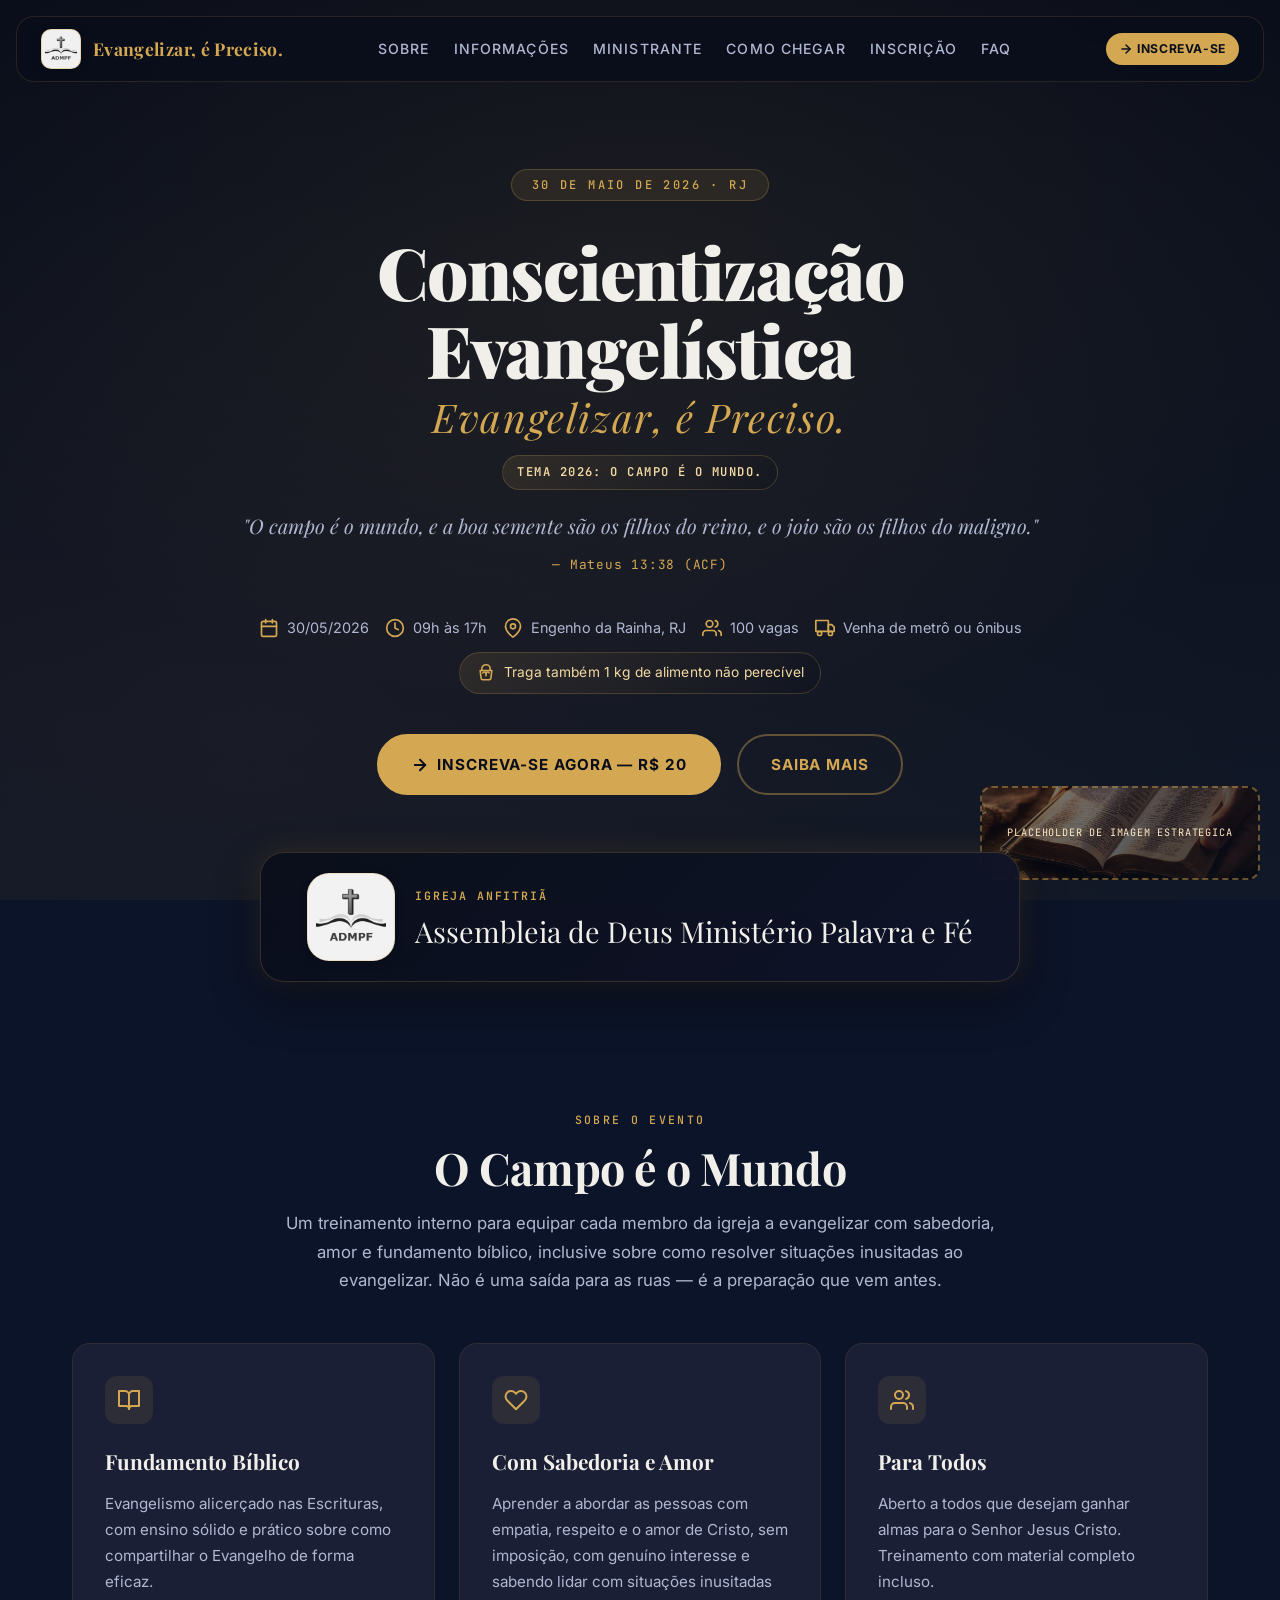
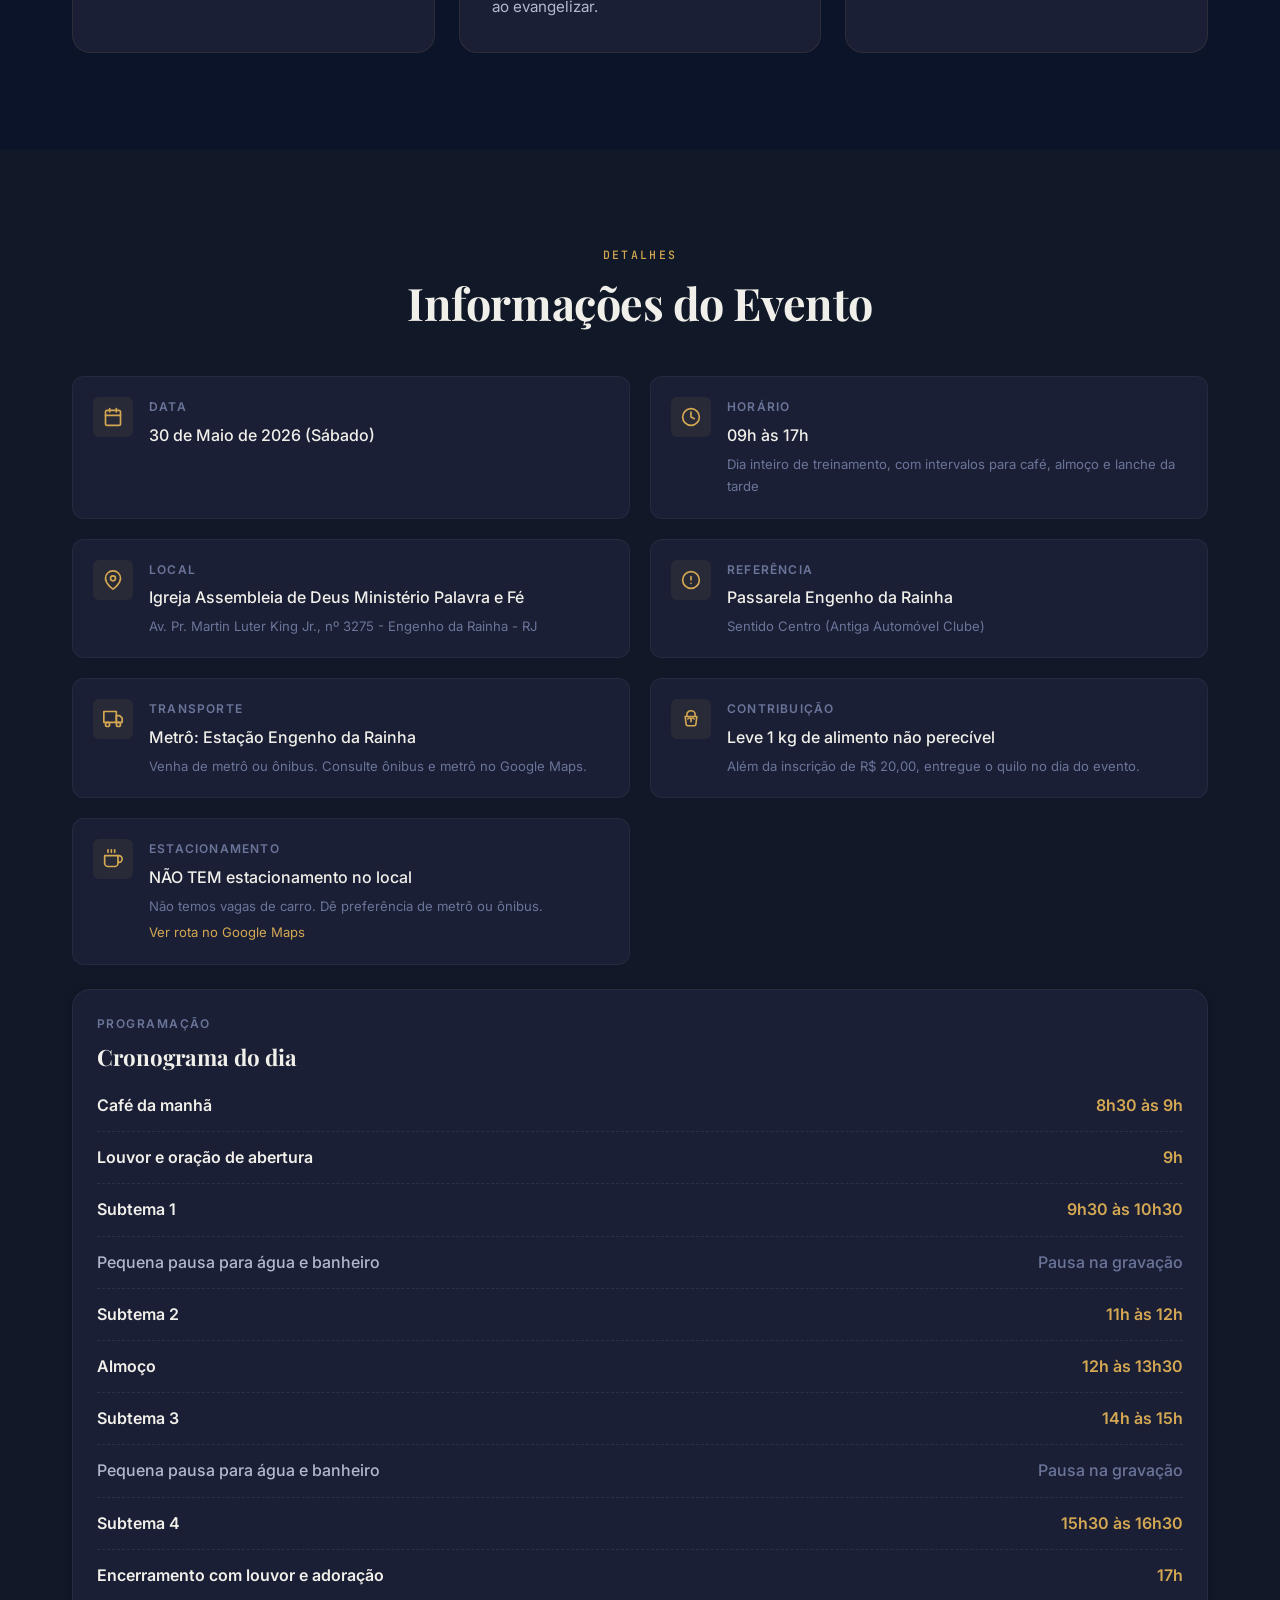
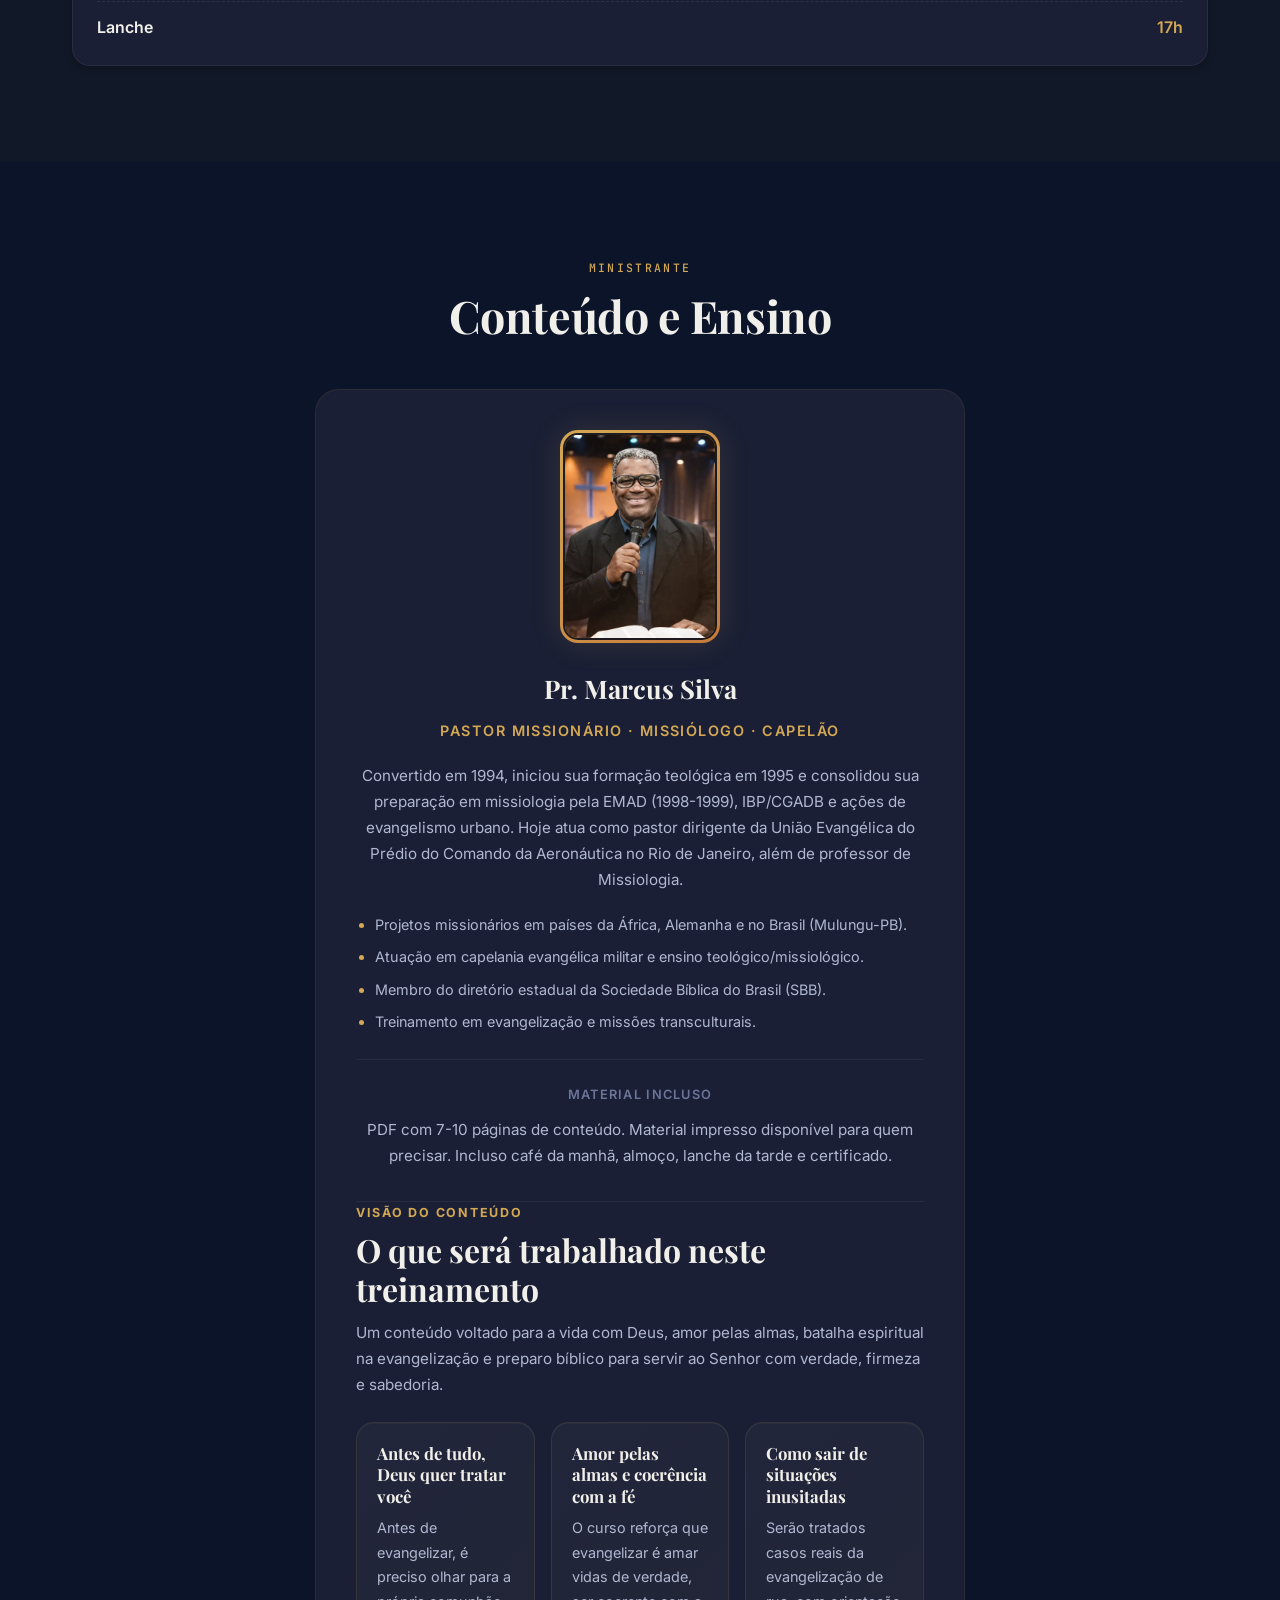
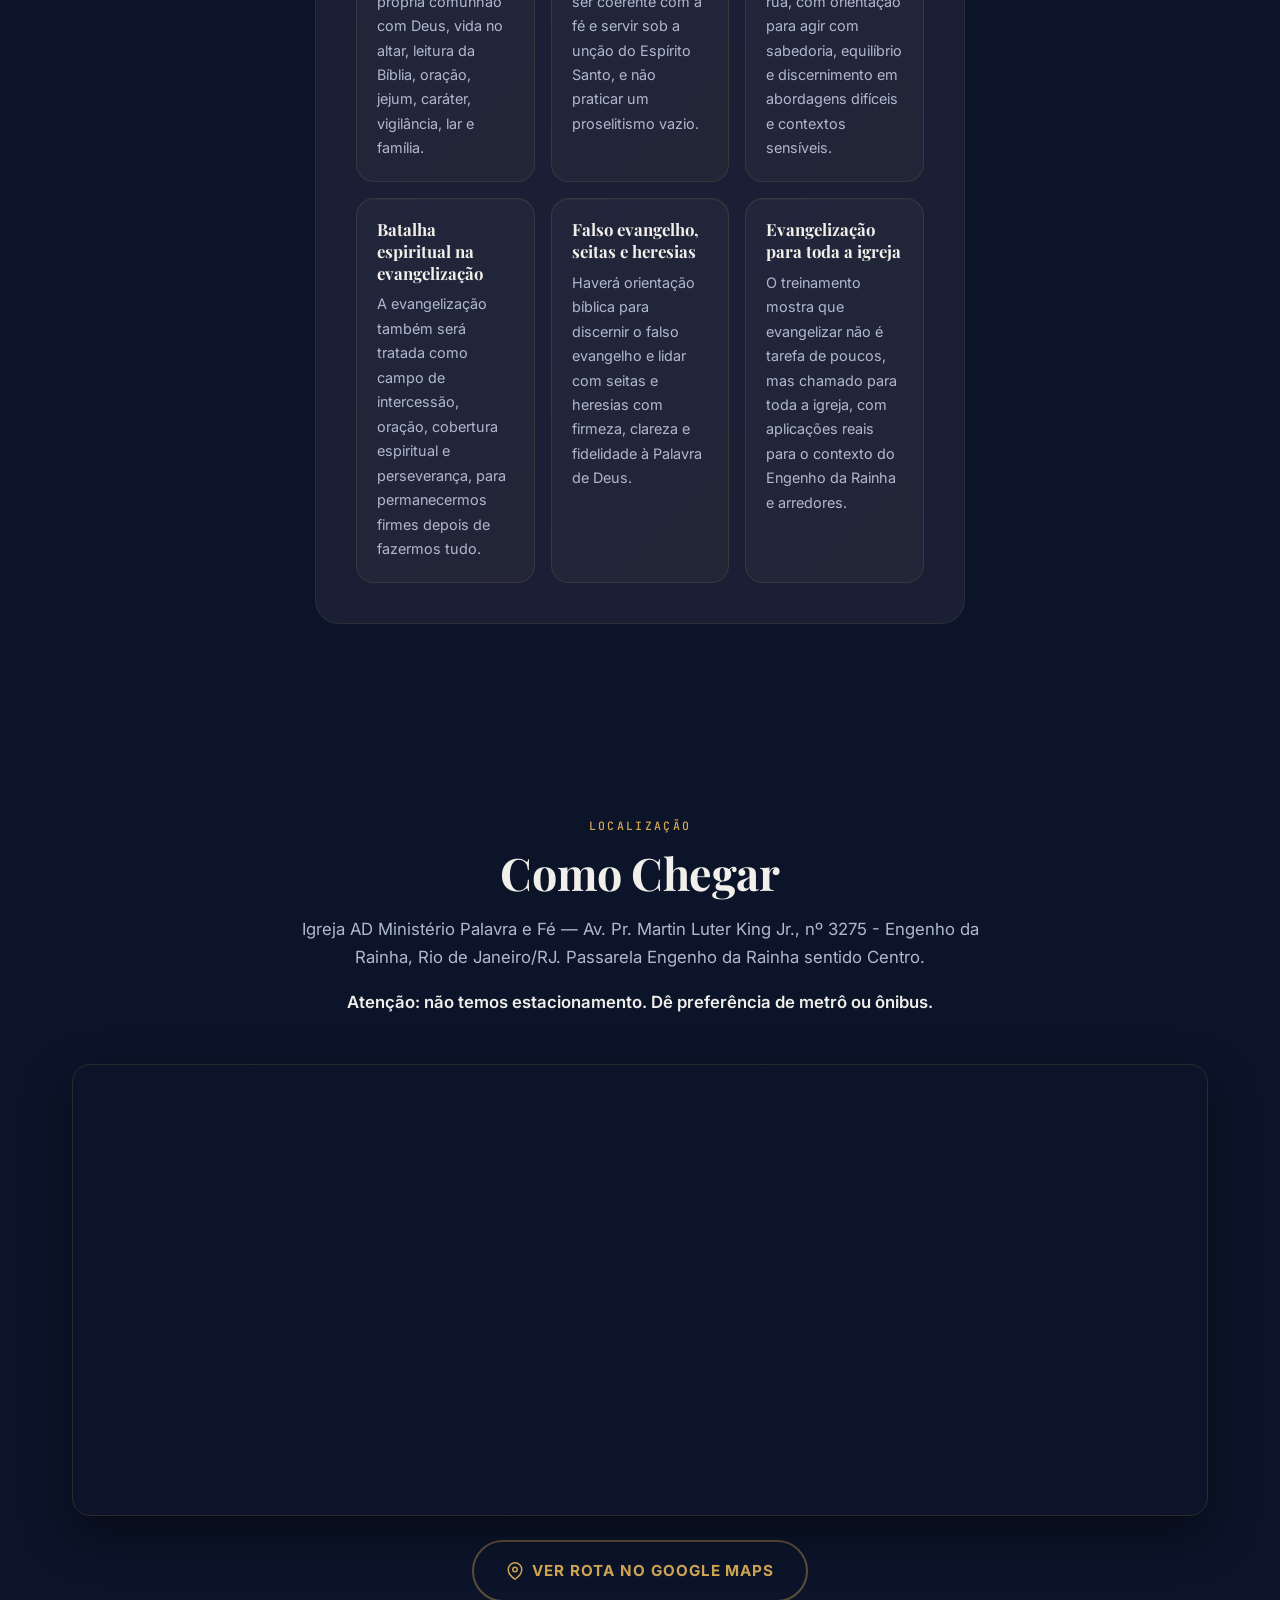
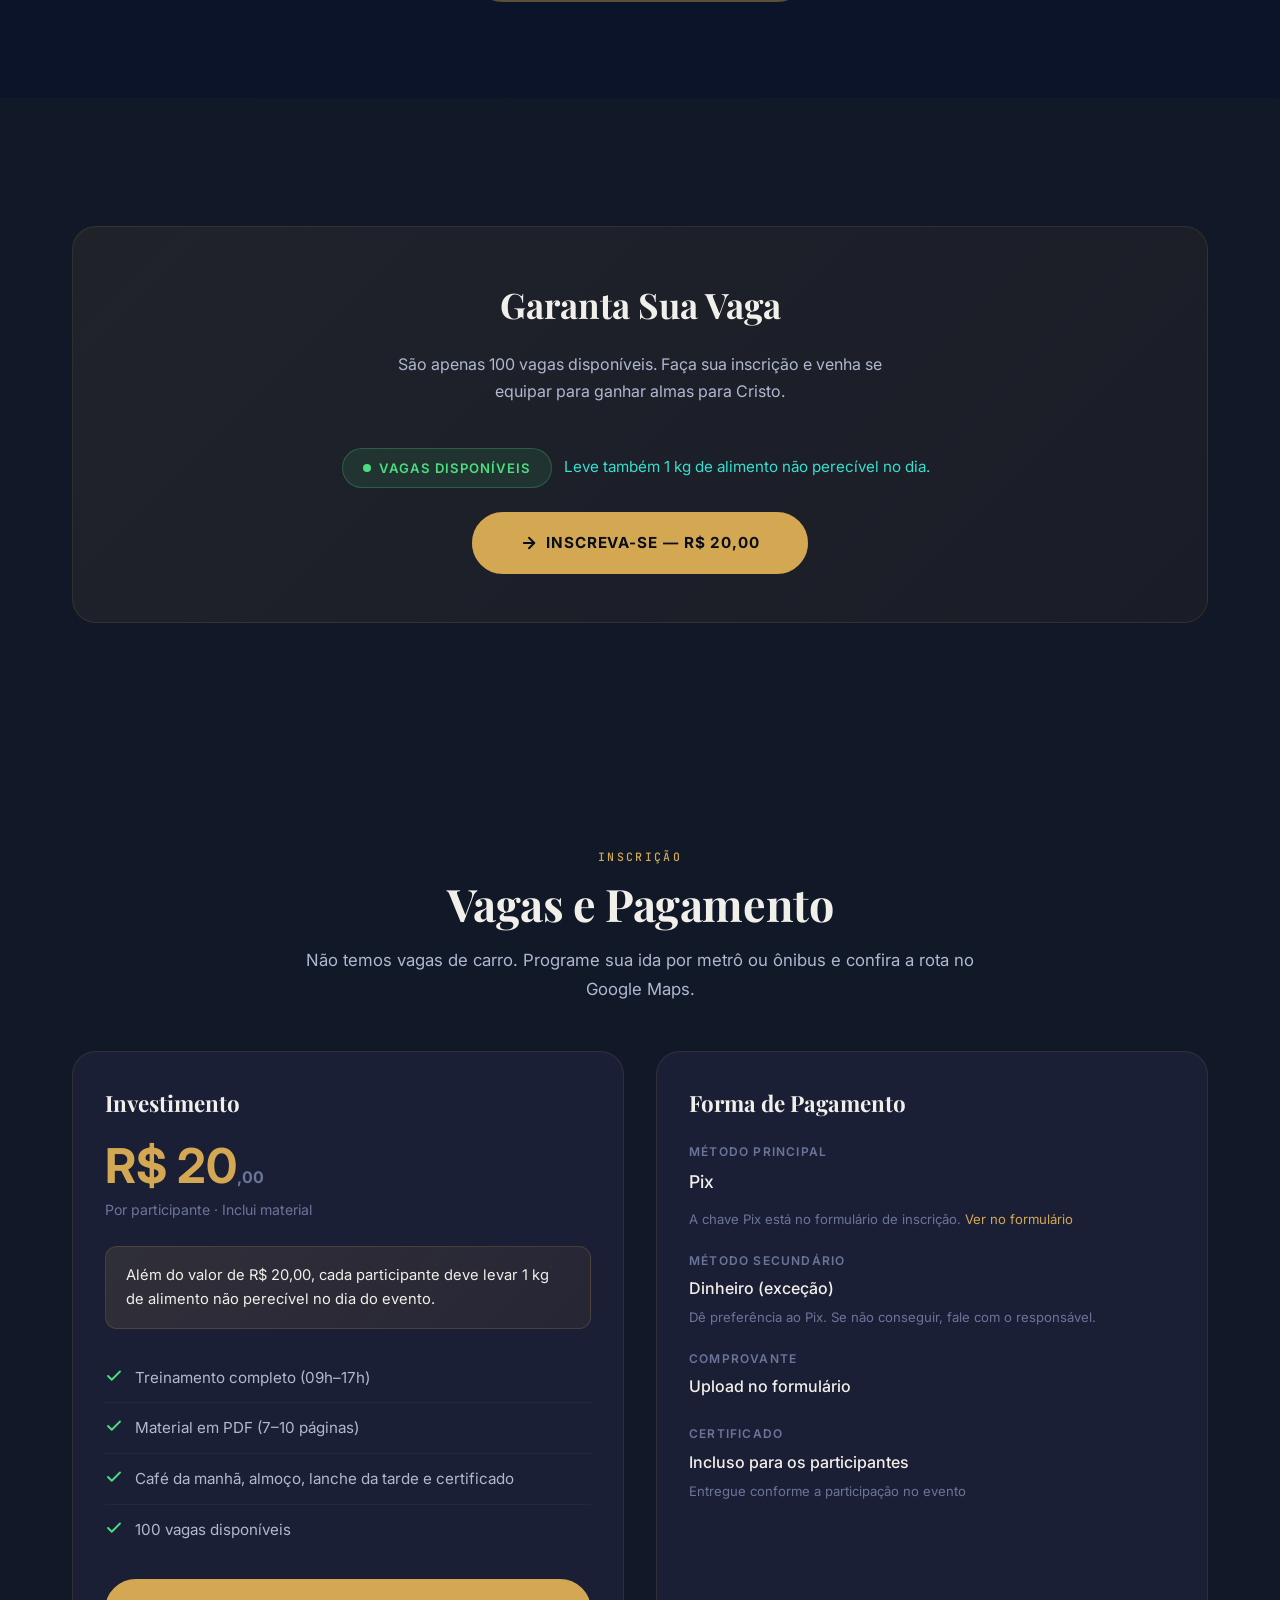
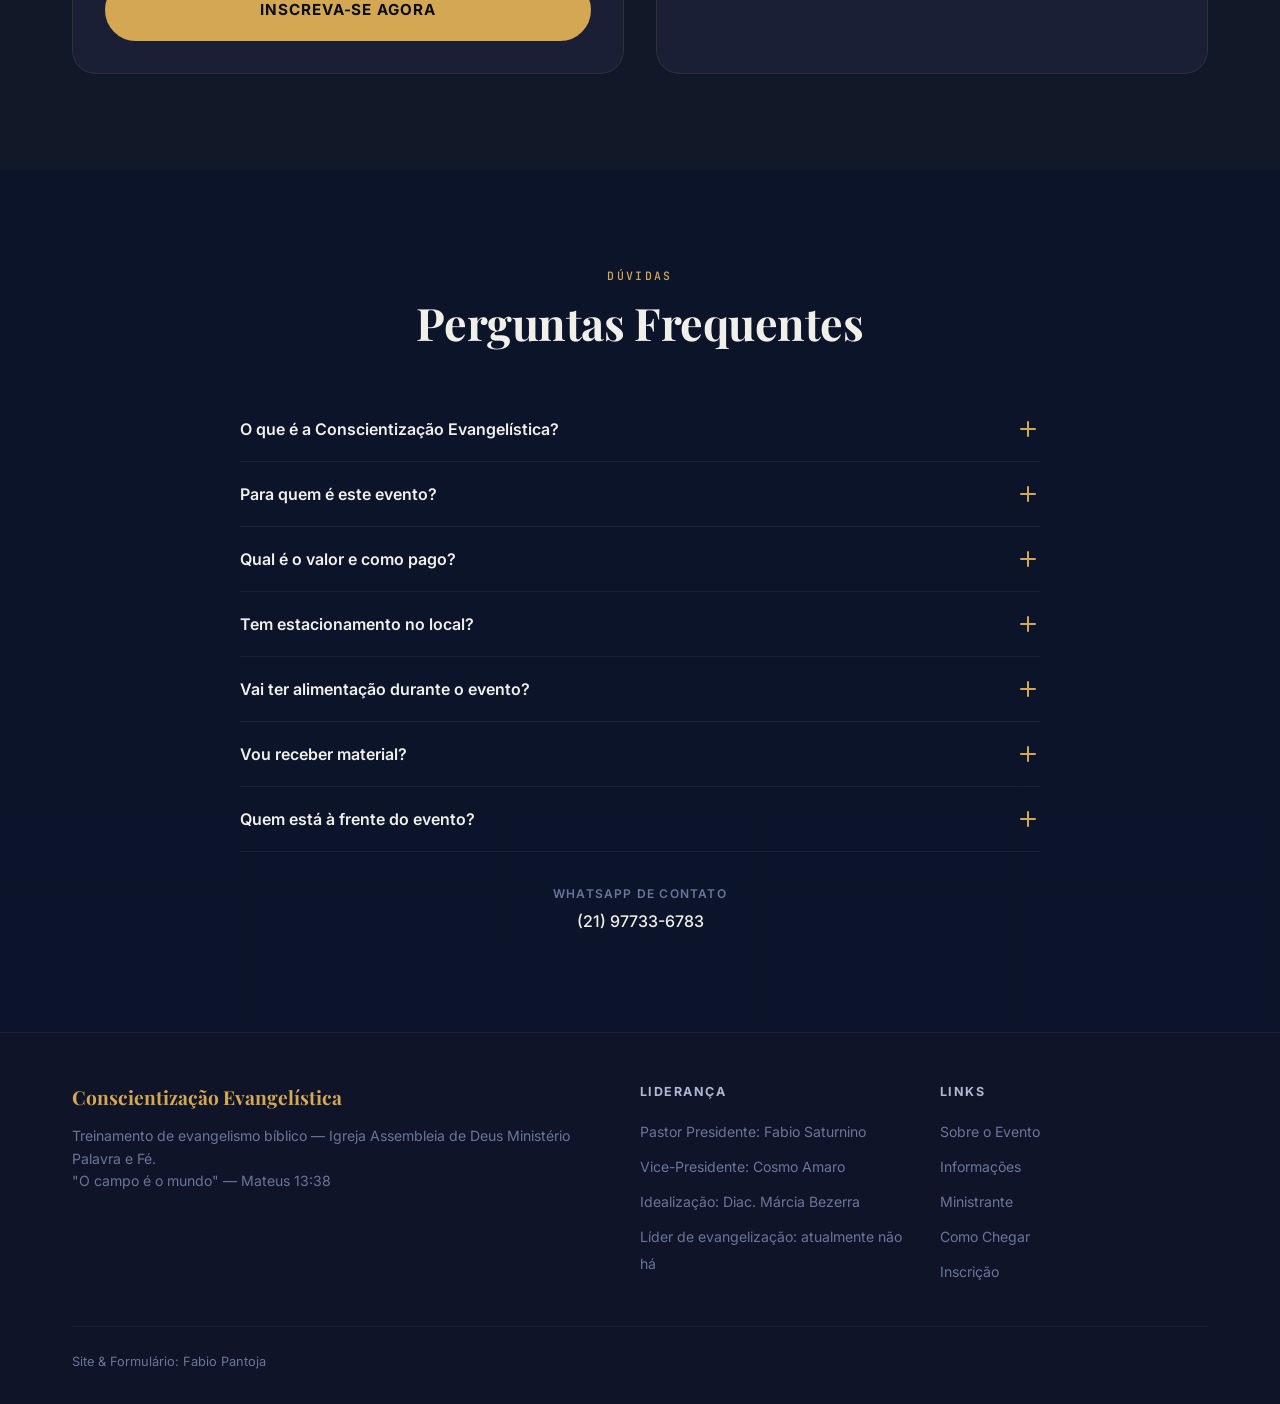
==== commit 924ce588: "feat: simplify registration flow and add church signature" ====
--- a/winner-site/index.html
+++ b/winner-site/index.html
@@ -189,6 +189,19 @@
             </div>
         </section>
 
+        <section class="institutional-signature" aria-label="Igreja anfitriã">
+            <div class="container">
+                <div class="institutional-signature__card reveal">
+                    <img src="assets/v1/LogoADMPF.png" alt="Logo da Assembleia de Deus Ministério Palavra e Fé"
+                        class="institutional-signature__logo" loading="lazy" width="96" height="96">
+                    <div class="institutional-signature__content">
+                        <p class="institutional-signature__eyebrow">Igreja anfitriã</p>
+                        <p class="institutional-signature__name">Assembleia de Deus Ministério Palavra e Fé</p>
+                    </div>
+                </div>
+            </div>
+        </section>
+
         <!-- ===== SOBRE O EVENTO ===== -->
         <section class="section" id="sobre" aria-labelledby="sobre-title">
             <div class="container">
@@ -466,17 +479,17 @@
                         além de professor de Missiologia.
                     </p>
 
-	                    <ul class="speaker-card__highlights" aria-label="Resumo do currículo pastoral">
-	                        <li>Projetos missionários em países da África, Alemanha e no Brasil (Mulungu-PB).</li>
-	                        <li>Atuação em capelania evangélica militar e ensino teológico/missiológico.</li>
-	                        <li>Membro do diretório estadual da Sociedade Bíblica do Brasil (SBB).</li>
-	                        <li>Treinamento em evangelização e missões transculturais.</li>
-	                    </ul>
-
-	                    <div class="speaker-card__material">
-	                        <p class="speaker-card__material-title">Material Incluso</p>
-	                        <p class="speaker-card__material-text">
-	                            PDF com 7-10 páginas de conteúdo. Material impresso disponível para quem precisar.
+                    <ul class="speaker-card__highlights" aria-label="Resumo do currículo pastoral">
+                        <li>Projetos missionários em países da África, Alemanha e no Brasil (Mulungu-PB).</li>
+                        <li>Atuação em capelania evangélica militar e ensino teológico/missiológico.</li>
+                        <li>Membro do diretório estadual da Sociedade Bíblica do Brasil (SBB).</li>
+                        <li>Treinamento em evangelização e missões transculturais.</li>
+                    </ul>
+
+                    <div class="speaker-card__material">
+                        <p class="speaker-card__material-title">Material Incluso</p>
+                        <p class="speaker-card__material-text">
+                            PDF com 7-10 páginas de conteúdo. Material impresso disponível para quem precisar.
                             Incluso café da manhã, almoço, lanche da tarde e certificado.
                         </p>
                     </div>
--- a/winner-site/style.css
+++ b/winner-site/style.css
@@ -506,6 +506,64 @@
     margin-top: var(--space-8);
 }
 
+/* --- Institutional Signature --- */
+.institutional-signature {
+    position: relative;
+    z-index: 3;
+    margin-top: calc(var(--space-12) * -1);
+    padding: 0 0 var(--space-8);
+}
+
+.institutional-signature__card {
+    width: min(100%, 760px);
+    margin: 0 auto;
+    padding: var(--space-5) var(--space-6);
+    display: flex;
+    align-items: center;
+    justify-content: center;
+    gap: var(--space-5);
+    background: linear-gradient(135deg, rgba(10, 14, 26, 0.92), rgba(15, 20, 41, 0.9));
+    border: 1px solid rgba(212, 168, 83, 0.2);
+    border-radius: var(--radius-xl);
+    box-shadow: var(--shadow-lg), var(--shadow-glow);
+    backdrop-filter: blur(20px);
+    -webkit-backdrop-filter: blur(20px);
+    text-align: left;
+}
+
+.institutional-signature__logo {
+    width: 88px;
+    height: 88px;
+    object-fit: contain;
+    flex-shrink: 0;
+    padding: 8px;
+    border-radius: 22px;
+    background: rgba(255, 255, 255, 0.95);
+    border: 1px solid rgba(212, 168, 83, 0.28);
+    box-shadow: var(--shadow-sm);
+}
+
+.institutional-signature__content {
+    min-width: 0;
+}
+
+.institutional-signature__eyebrow {
+    margin-bottom: var(--space-2);
+    font-family: var(--font-mono);
+    font-size: 0.72rem;
+    font-weight: 600;
+    letter-spacing: 0.16em;
+    text-transform: uppercase;
+    color: var(--accent-gold);
+}
+
+.institutional-signature__name {
+    font-family: var(--font-display);
+    font-size: clamp(1.2rem, 2.6vw, 1.8rem);
+    line-height: 1.2;
+    color: var(--fg-primary);
+}
+
 /* --- Buttons --- */
 .btn {
     display: inline-flex;
@@ -1344,6 +1402,14 @@
         padding: 0.32rem 0.68rem;
         font-size: 0.7rem;
     }
+
+    .institutional-signature {
+        margin-top: calc(var(--space-8) * -1);
+    }
+
+    .institutional-signature__card {
+        padding: var(--space-5);
+    }
 }
 
 @media (max-width: 520px) {
@@ -1427,13 +1493,43 @@
         padding: 0.34rem 0.72rem;
     }
 
+    .institutional-signature {
+        margin-top: calc(var(--space-6) * -1);
+        padding-bottom: var(--space-6);
+    }
+
+    .institutional-signature__card {
+        flex-direction: column;
+        gap: var(--space-4);
+        text-align: center;
+        padding: var(--space-5) var(--space-4);
+    }
+
+    .institutional-signature__logo {
+        width: 76px;
+        height: 76px;
+        border-radius: 20px;
+    }
+
+    .institutional-signature__eyebrow {
+        letter-spacing: 0.12em;
+    }
+
     .schedule-item {
         flex-direction: column;
         align-items: flex-start;
+        text-align: left;
+        gap: var(--space-1);
+        padding-top: var(--space-4);
+    }
+
+    .schedule-item:first-child {
+        padding-top: 0;
     }
 
     .schedule-item__time {
         white-space: normal;
+        font-size: 0.9rem;
     }
 }
 
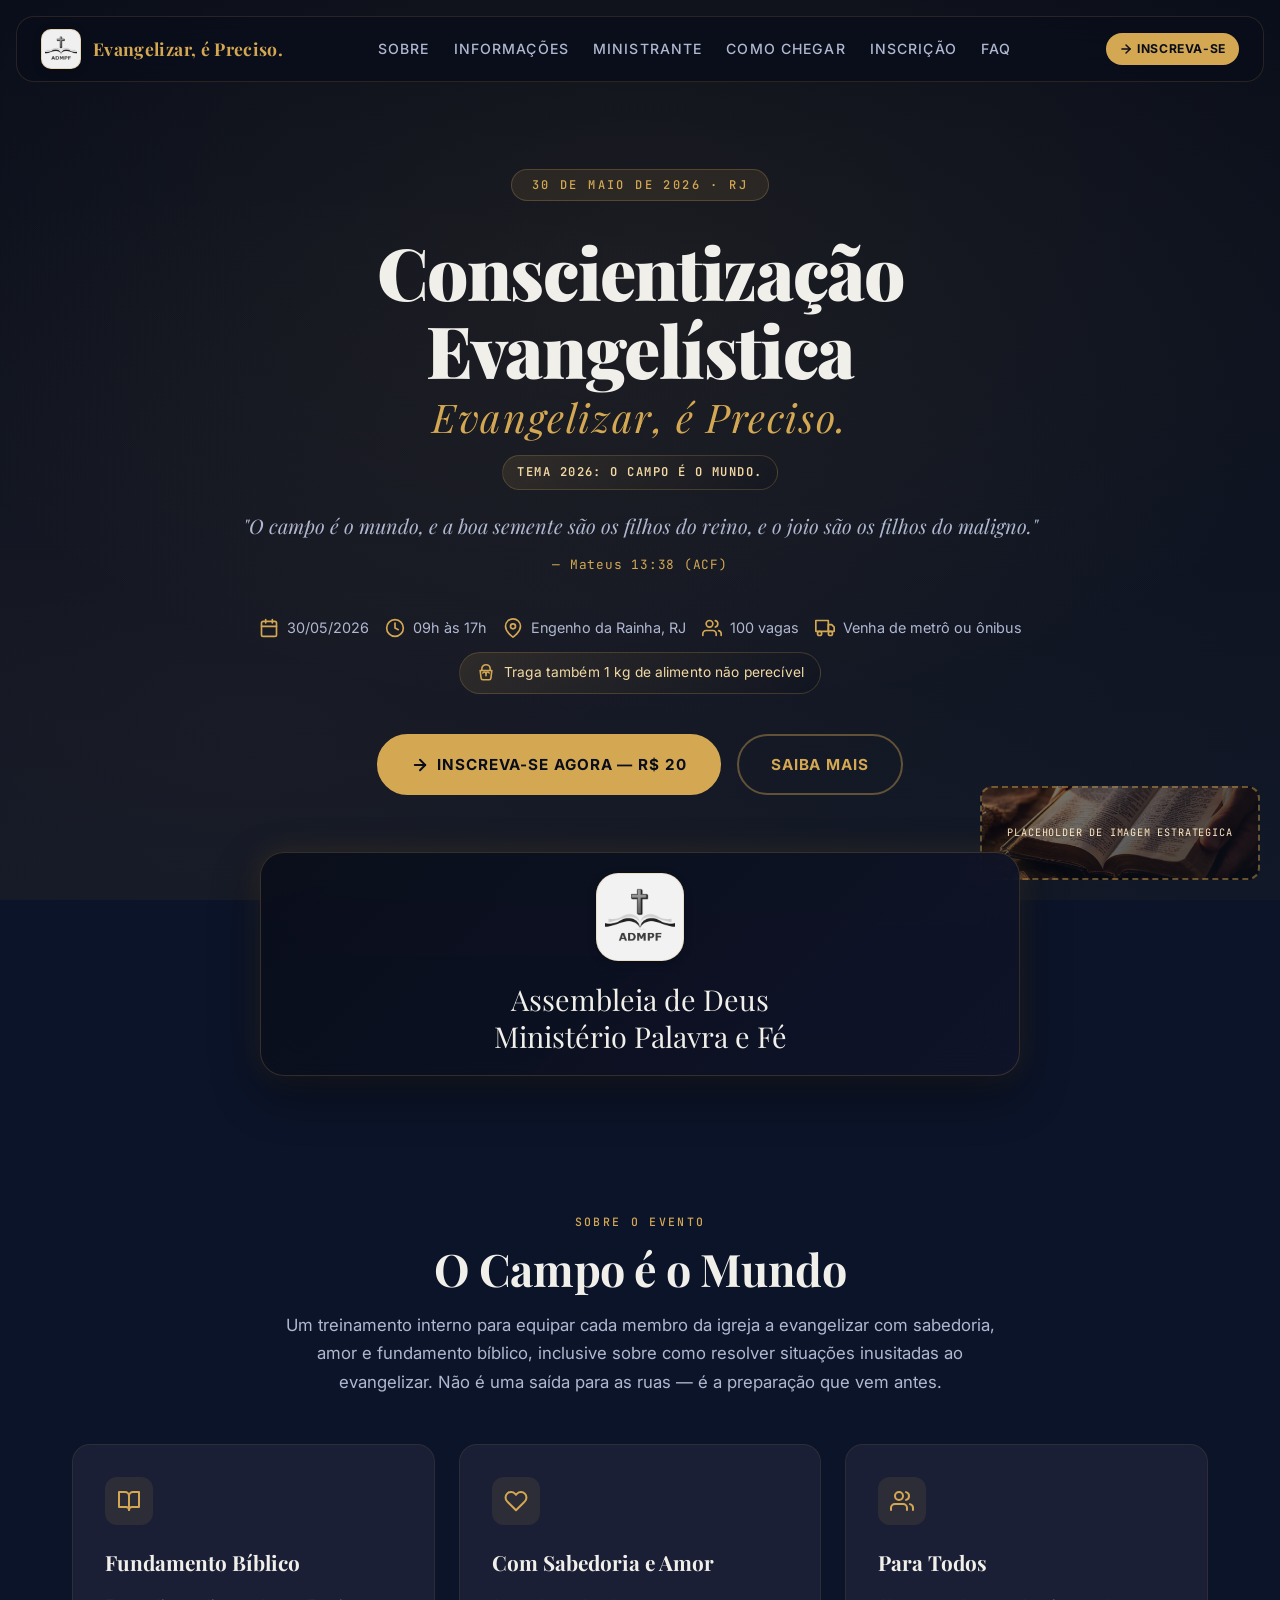
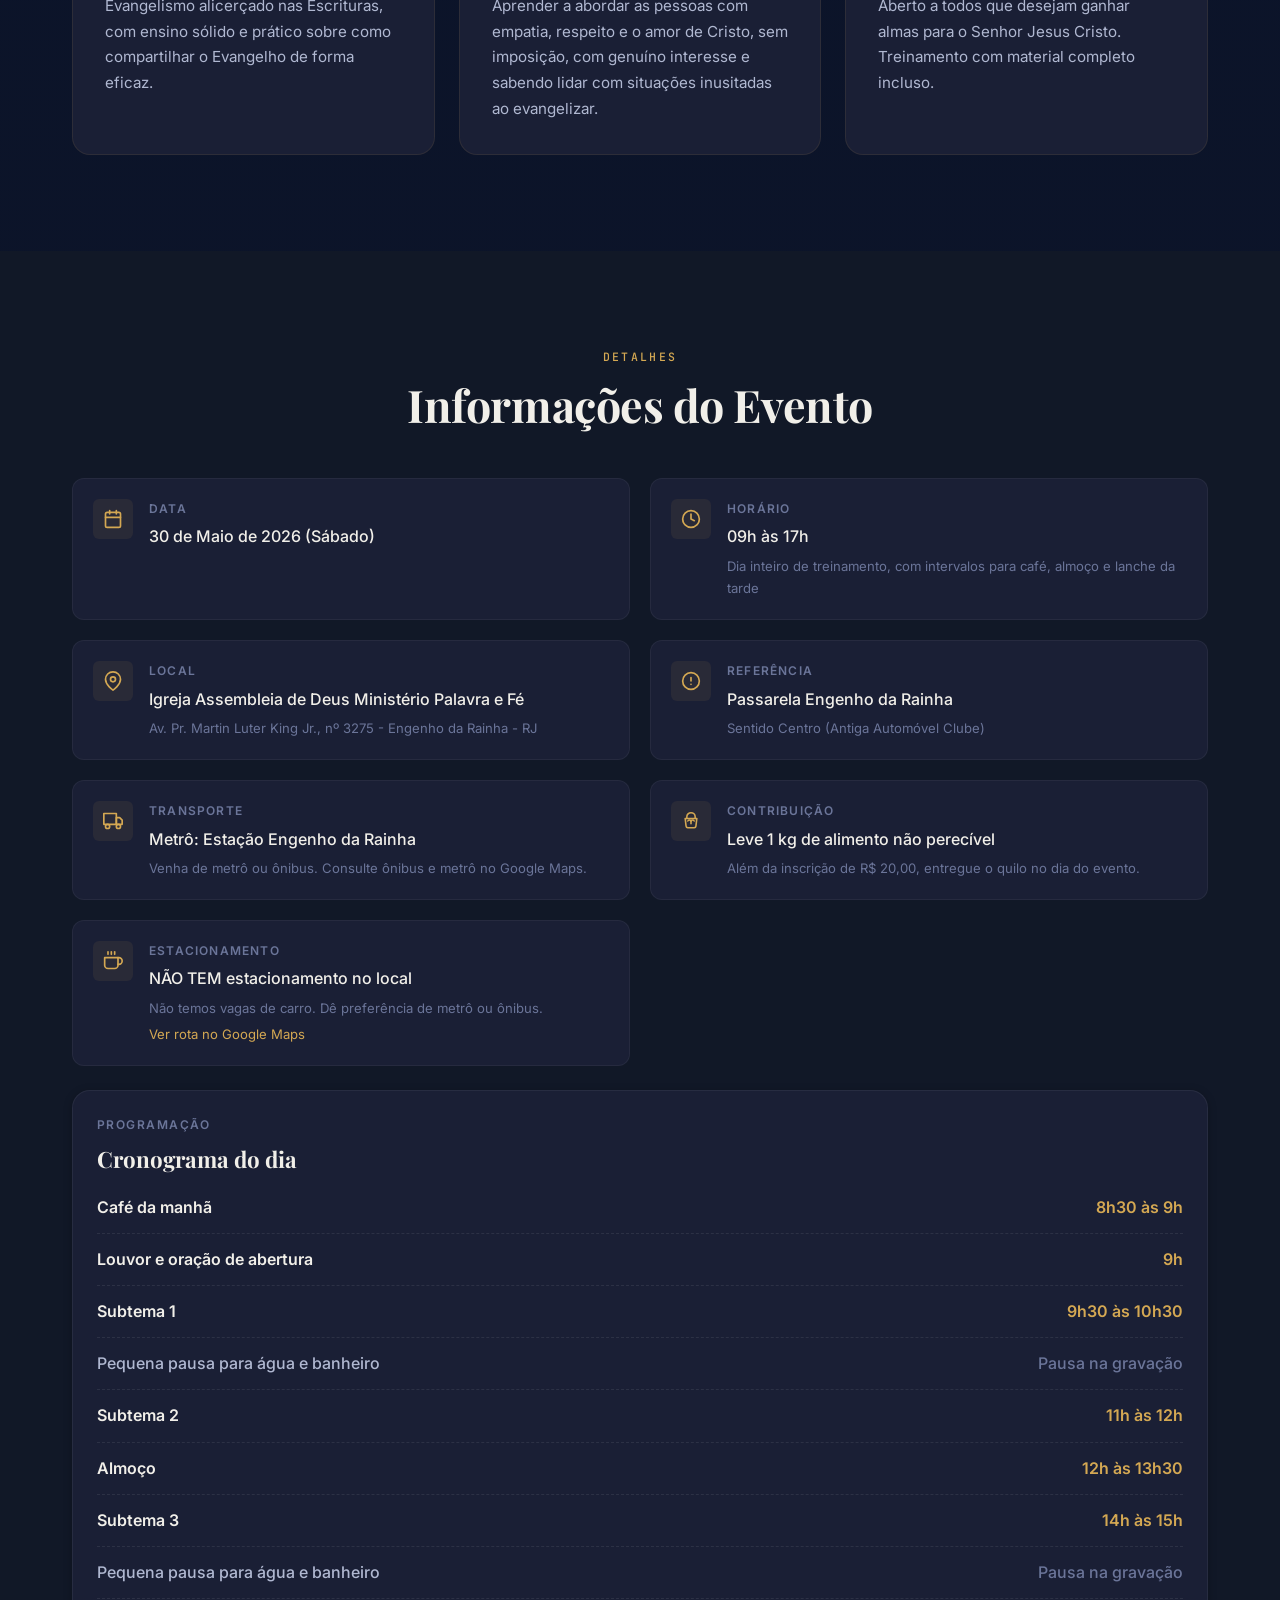
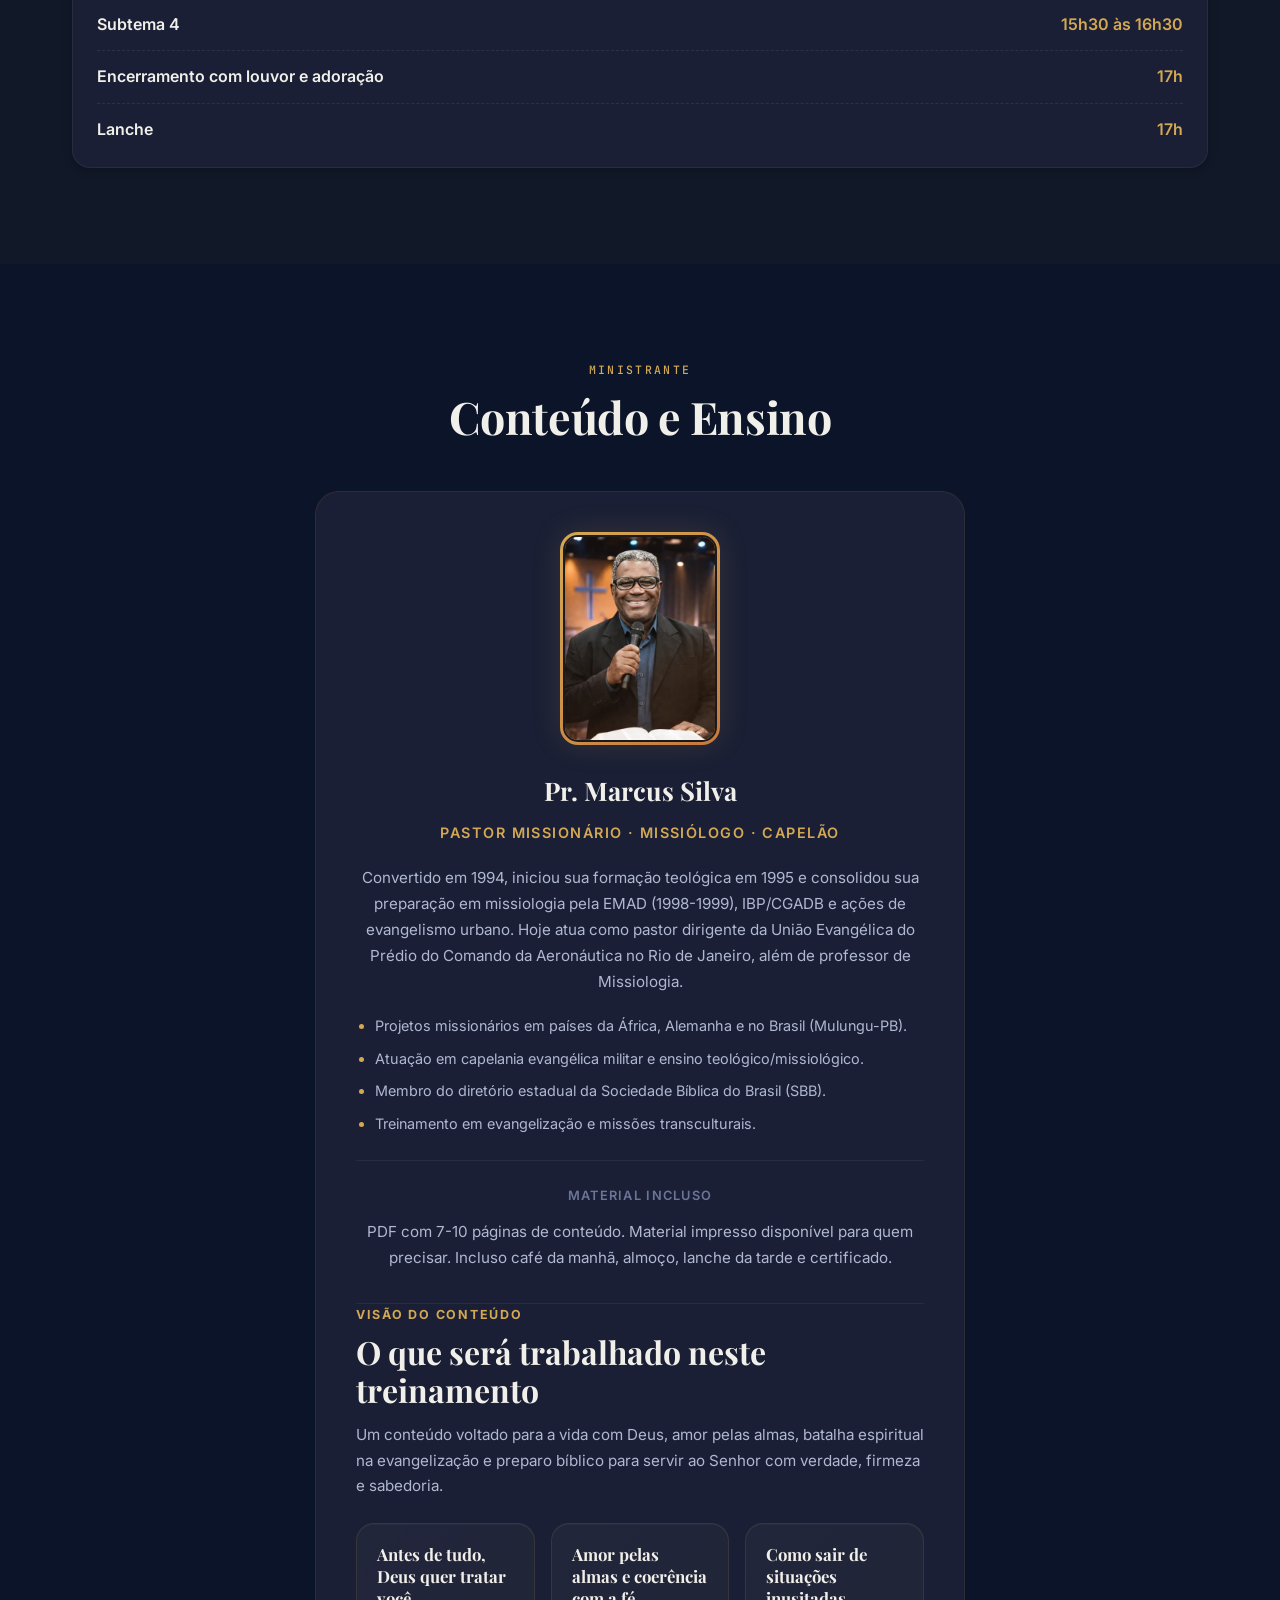
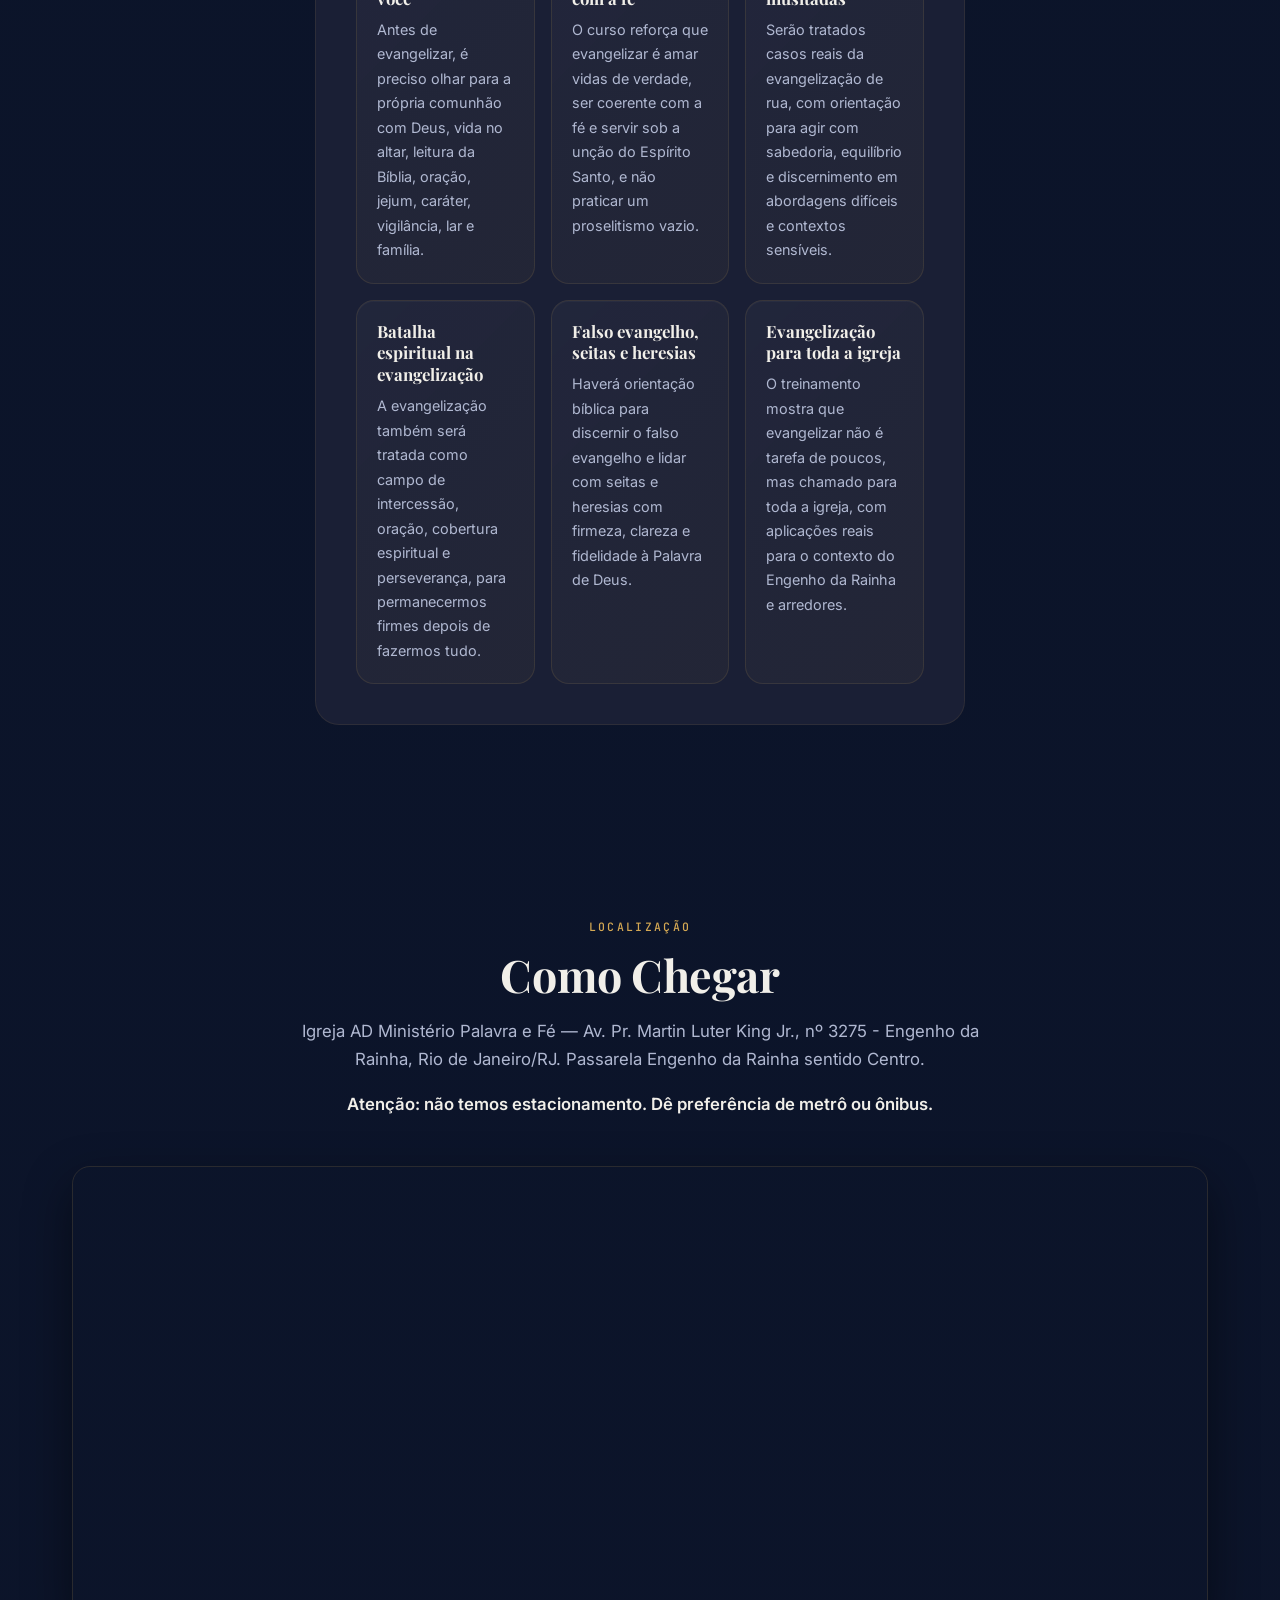
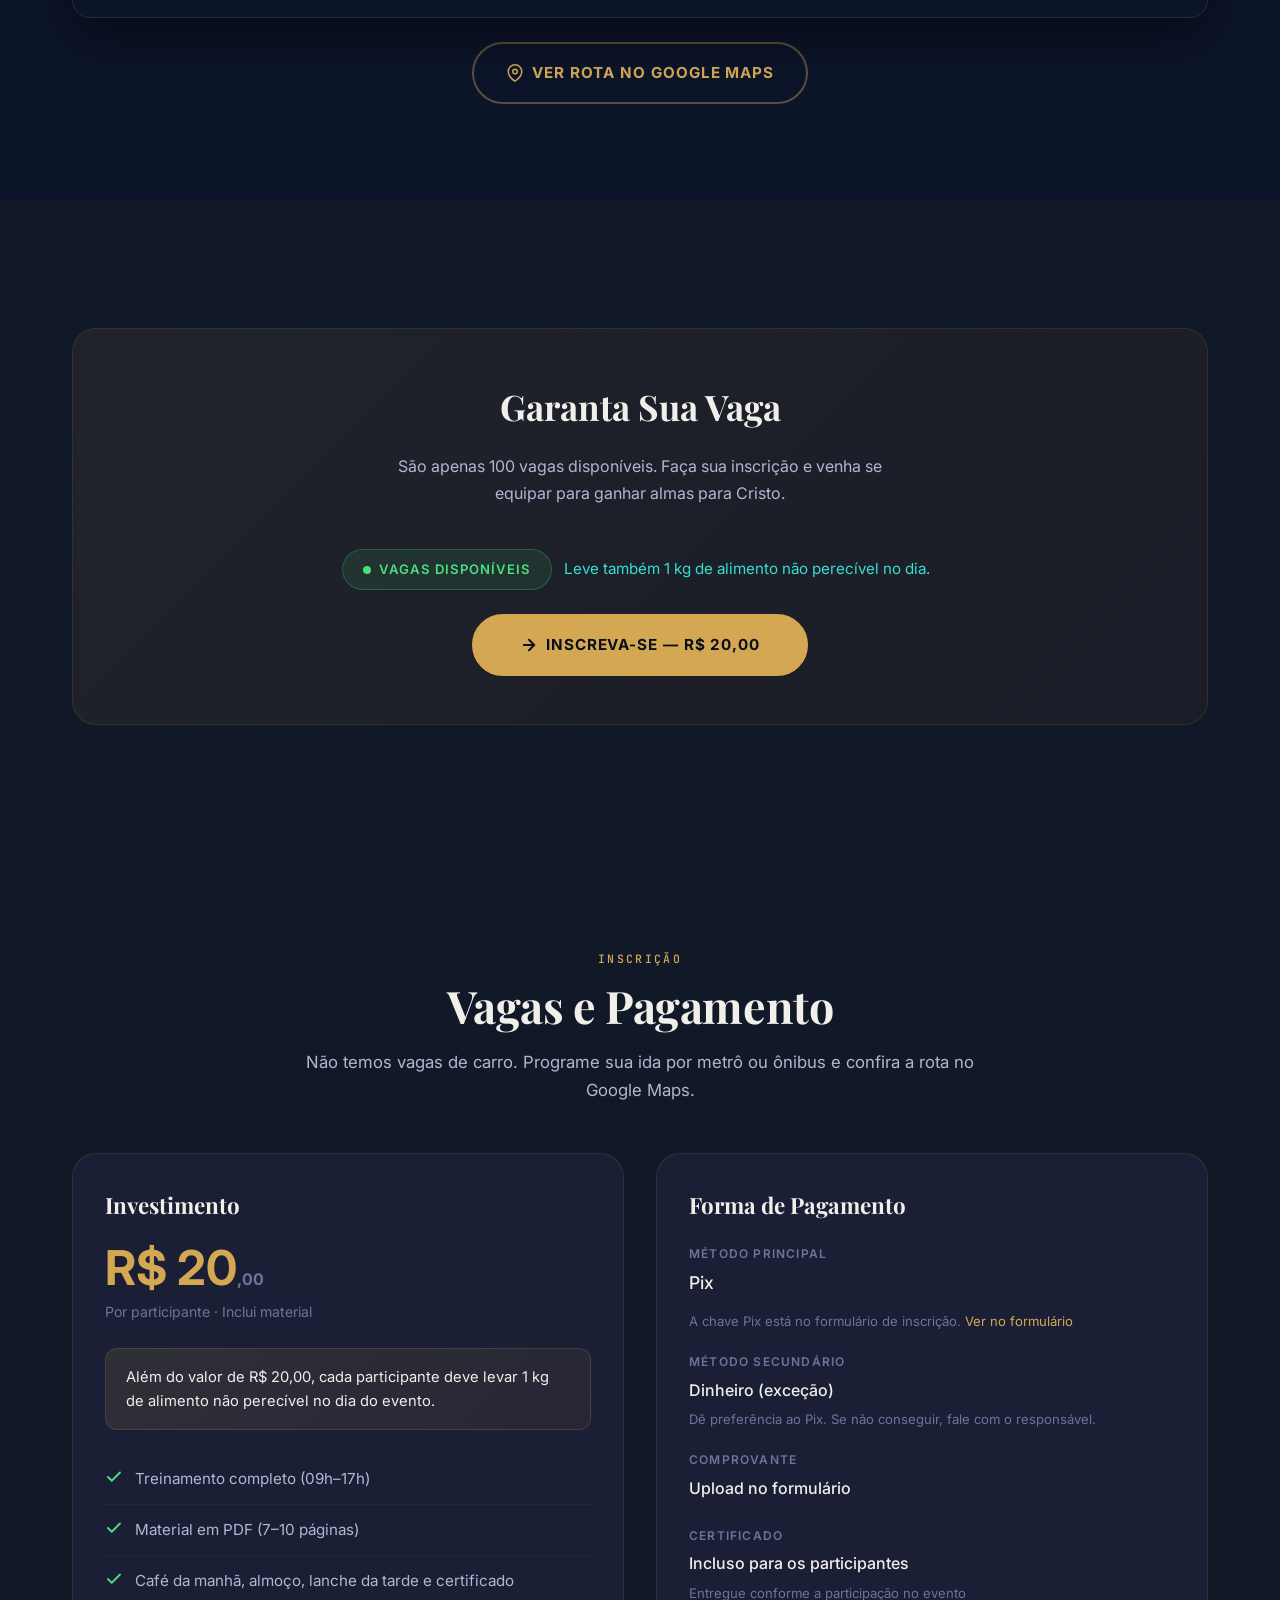
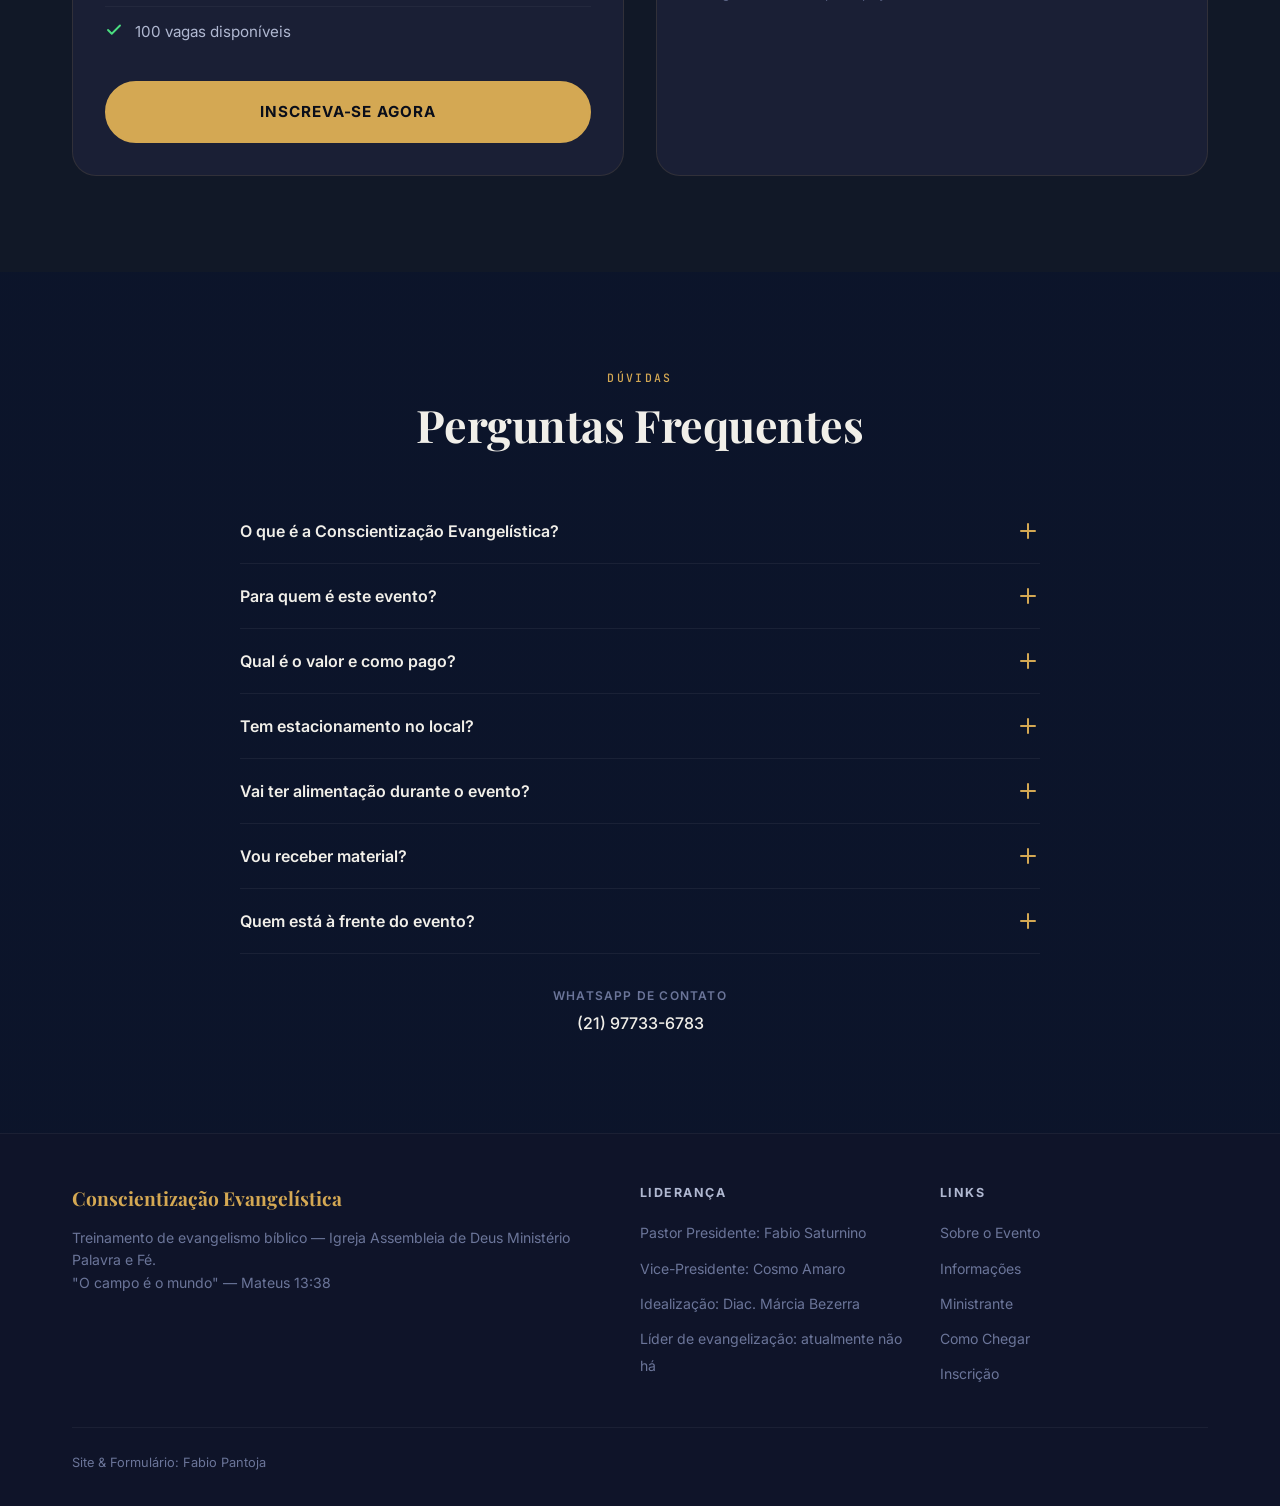
==== commit bacba4d0: "style: simplify church signature layout" ====
--- a/winner-site/index.html
+++ b/winner-site/index.html
@@ -194,10 +194,7 @@
                 <div class="institutional-signature__card reveal">
                     <img src="assets/v1/LogoADMPF.png" alt="Logo da Assembleia de Deus Ministério Palavra e Fé"
                         class="institutional-signature__logo" loading="lazy" width="96" height="96">
-                    <div class="institutional-signature__content">
-                        <p class="institutional-signature__eyebrow">Igreja anfitriã</p>
-                        <p class="institutional-signature__name">Assembleia de Deus Ministério Palavra e Fé</p>
-                    </div>
+                    <p class="institutional-signature__name">Assembleia de Deus Ministério Palavra e Fé</p>
                 </div>
             </div>
         </section>
--- a/winner-site/style.css
+++ b/winner-site/style.css
@@ -511,7 +511,7 @@
     position: relative;
     z-index: 3;
     margin-top: calc(var(--space-12) * -1);
-    padding: 0 0 var(--space-8);
+    padding: 0 0 var(--space-10);
 }
 
 .institutional-signature__card {
@@ -519,6 +519,7 @@
     margin: 0 auto;
     padding: var(--space-5) var(--space-6);
     display: flex;
+    flex-direction: column;
     align-items: center;
     justify-content: center;
     gap: var(--space-5);
@@ -528,7 +529,7 @@
     box-shadow: var(--shadow-lg), var(--shadow-glow);
     backdrop-filter: blur(20px);
     -webkit-backdrop-filter: blur(20px);
-    text-align: left;
+    text-align: center;
 }
 
 .institutional-signature__logo {
@@ -543,25 +544,12 @@
     box-shadow: var(--shadow-sm);
 }
 
-.institutional-signature__content {
-    min-width: 0;
-}
-
-.institutional-signature__eyebrow {
-    margin-bottom: var(--space-2);
-    font-family: var(--font-mono);
-    font-size: 0.72rem;
-    font-weight: 600;
-    letter-spacing: 0.16em;
-    text-transform: uppercase;
-    color: var(--accent-gold);
-}
-
 .institutional-signature__name {
     font-family: var(--font-display);
     font-size: clamp(1.2rem, 2.6vw, 1.8rem);
-    line-height: 1.2;
+    line-height: 1.28;
     color: var(--fg-primary);
+    max-width: 18ch;
 }
 
 /* --- Buttons --- */
@@ -1405,10 +1393,12 @@
 
     .institutional-signature {
         margin-top: calc(var(--space-8) * -1);
+        padding-bottom: var(--space-8);
     }
 
     .institutional-signature__card {
-        padding: var(--space-5);
+        width: min(100%, 40rem);
+        padding: var(--space-6);
     }
 }
 
@@ -1495,24 +1485,30 @@
 
     .institutional-signature {
         margin-top: calc(var(--space-6) * -1);
-        padding-bottom: var(--space-6);
+        padding-bottom: var(--space-8);
+    }
+
+    .institutional-signature .container {
+        padding-left: var(--space-6);
+        padding-right: var(--space-6);
     }
 
     .institutional-signature__card {
         flex-direction: column;
-        gap: var(--space-4);
+        gap: var(--space-5);
         text-align: center;
-        padding: var(--space-5) var(--space-4);
+        width: 100%;
+        padding: var(--space-6) var(--space-5);
     }
 
     .institutional-signature__logo {
-        width: 76px;
-        height: 76px;
+        width: 82px;
+        height: 82px;
         border-radius: 20px;
     }
 
-    .institutional-signature__eyebrow {
-        letter-spacing: 0.12em;
+    .institutional-signature__name {
+        line-height: 1.28;
     }
 
     .schedule-item {
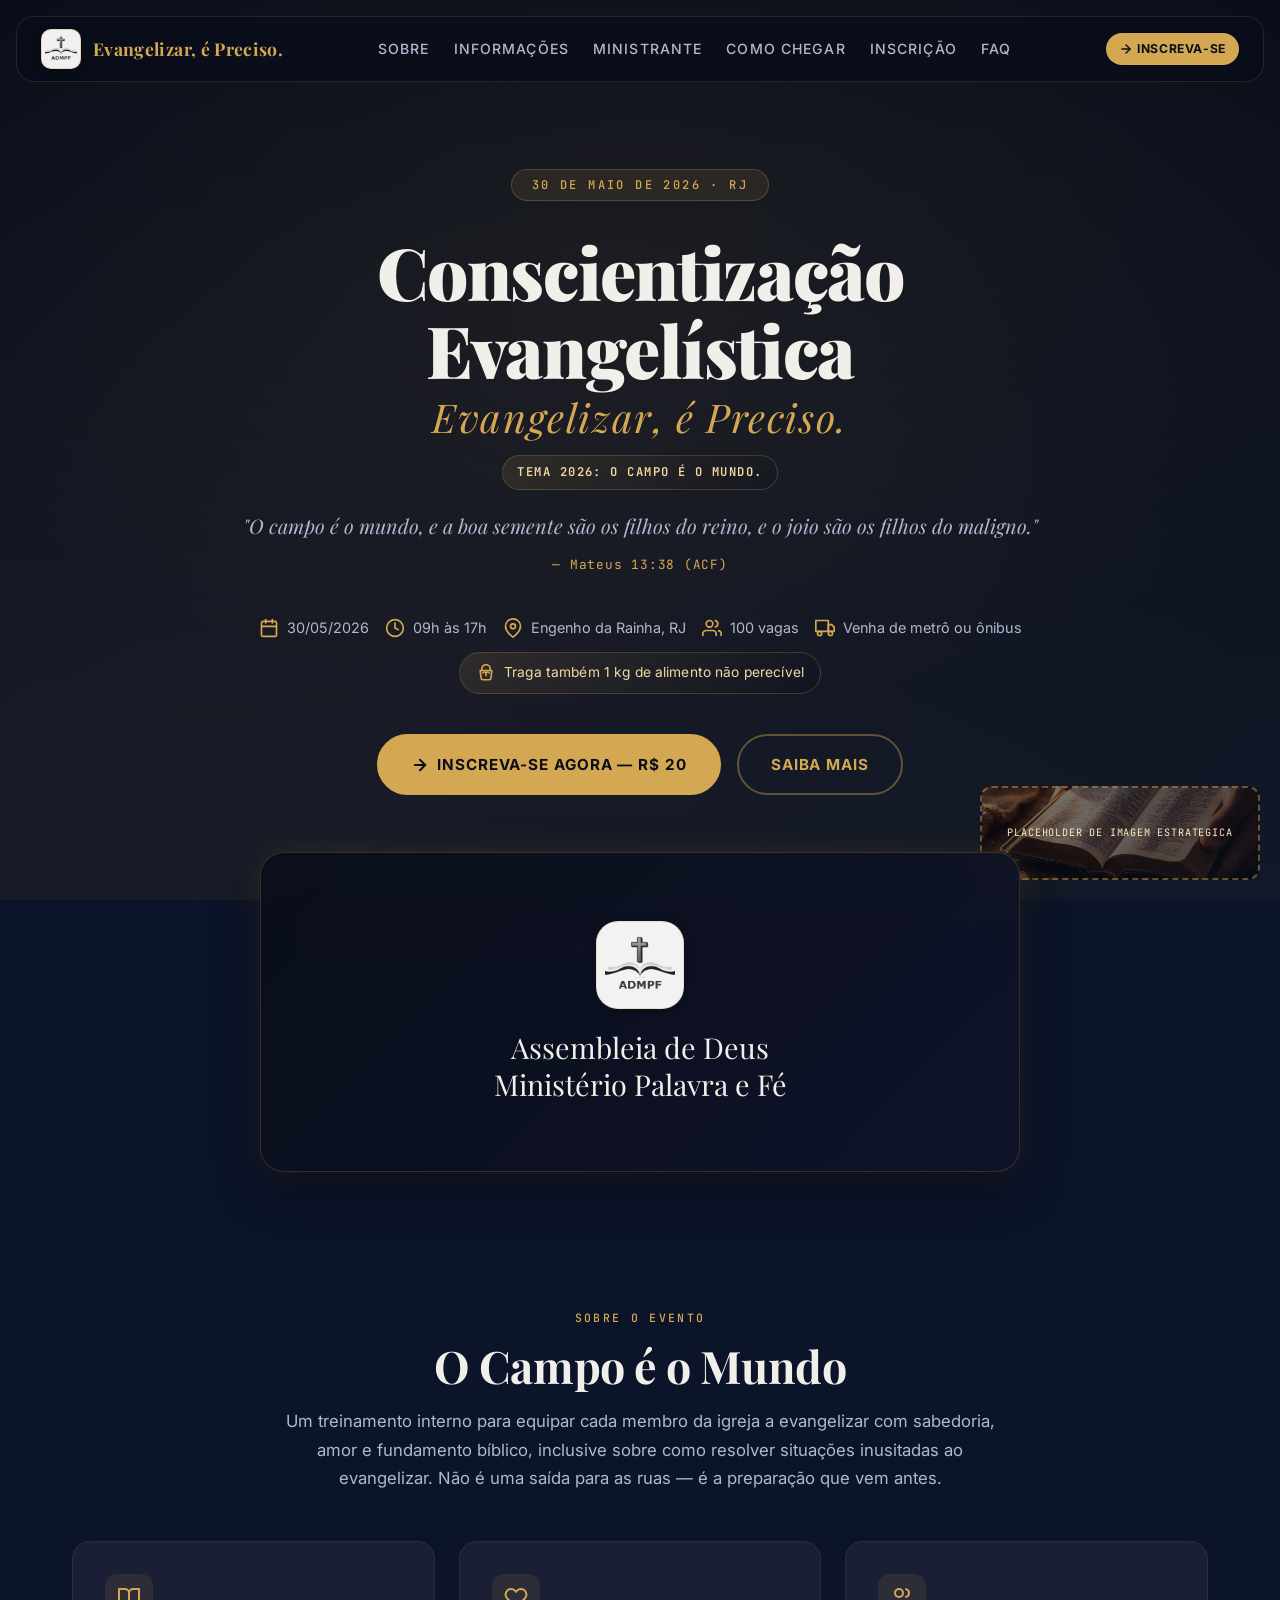
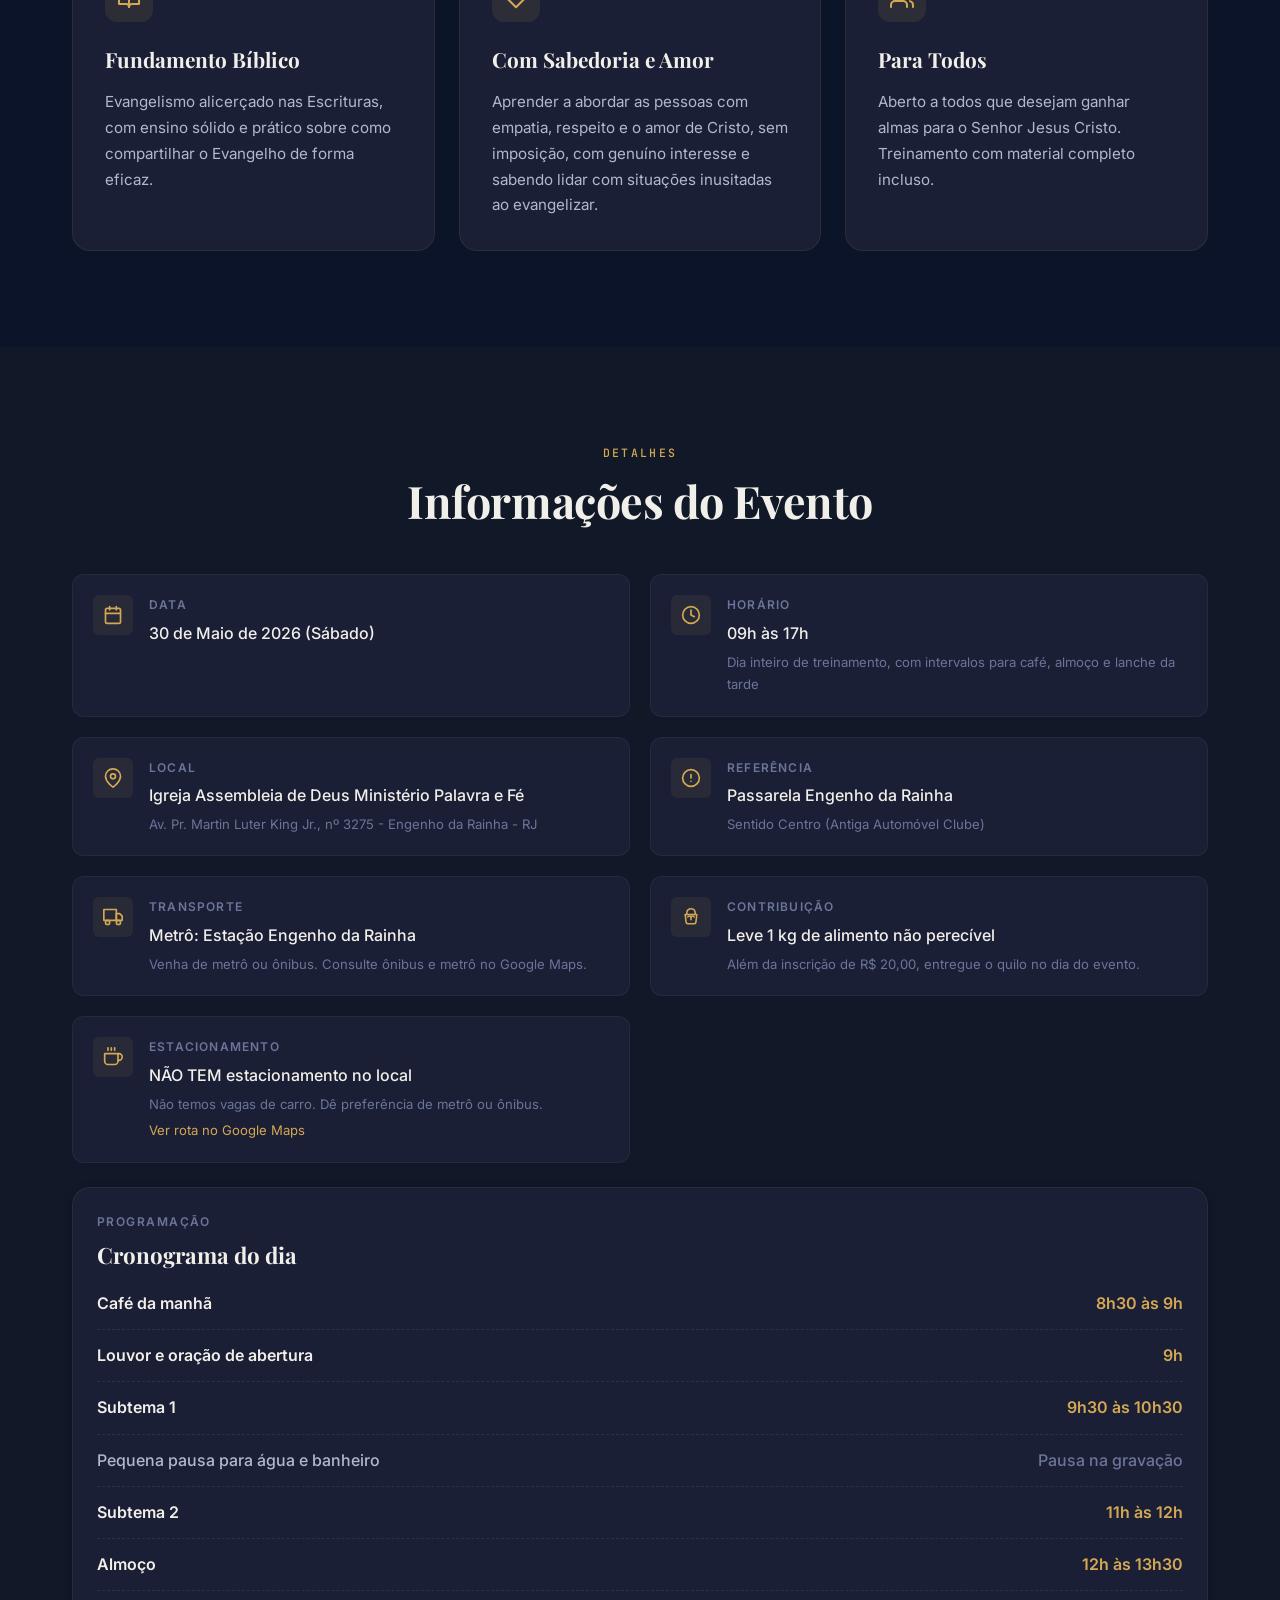
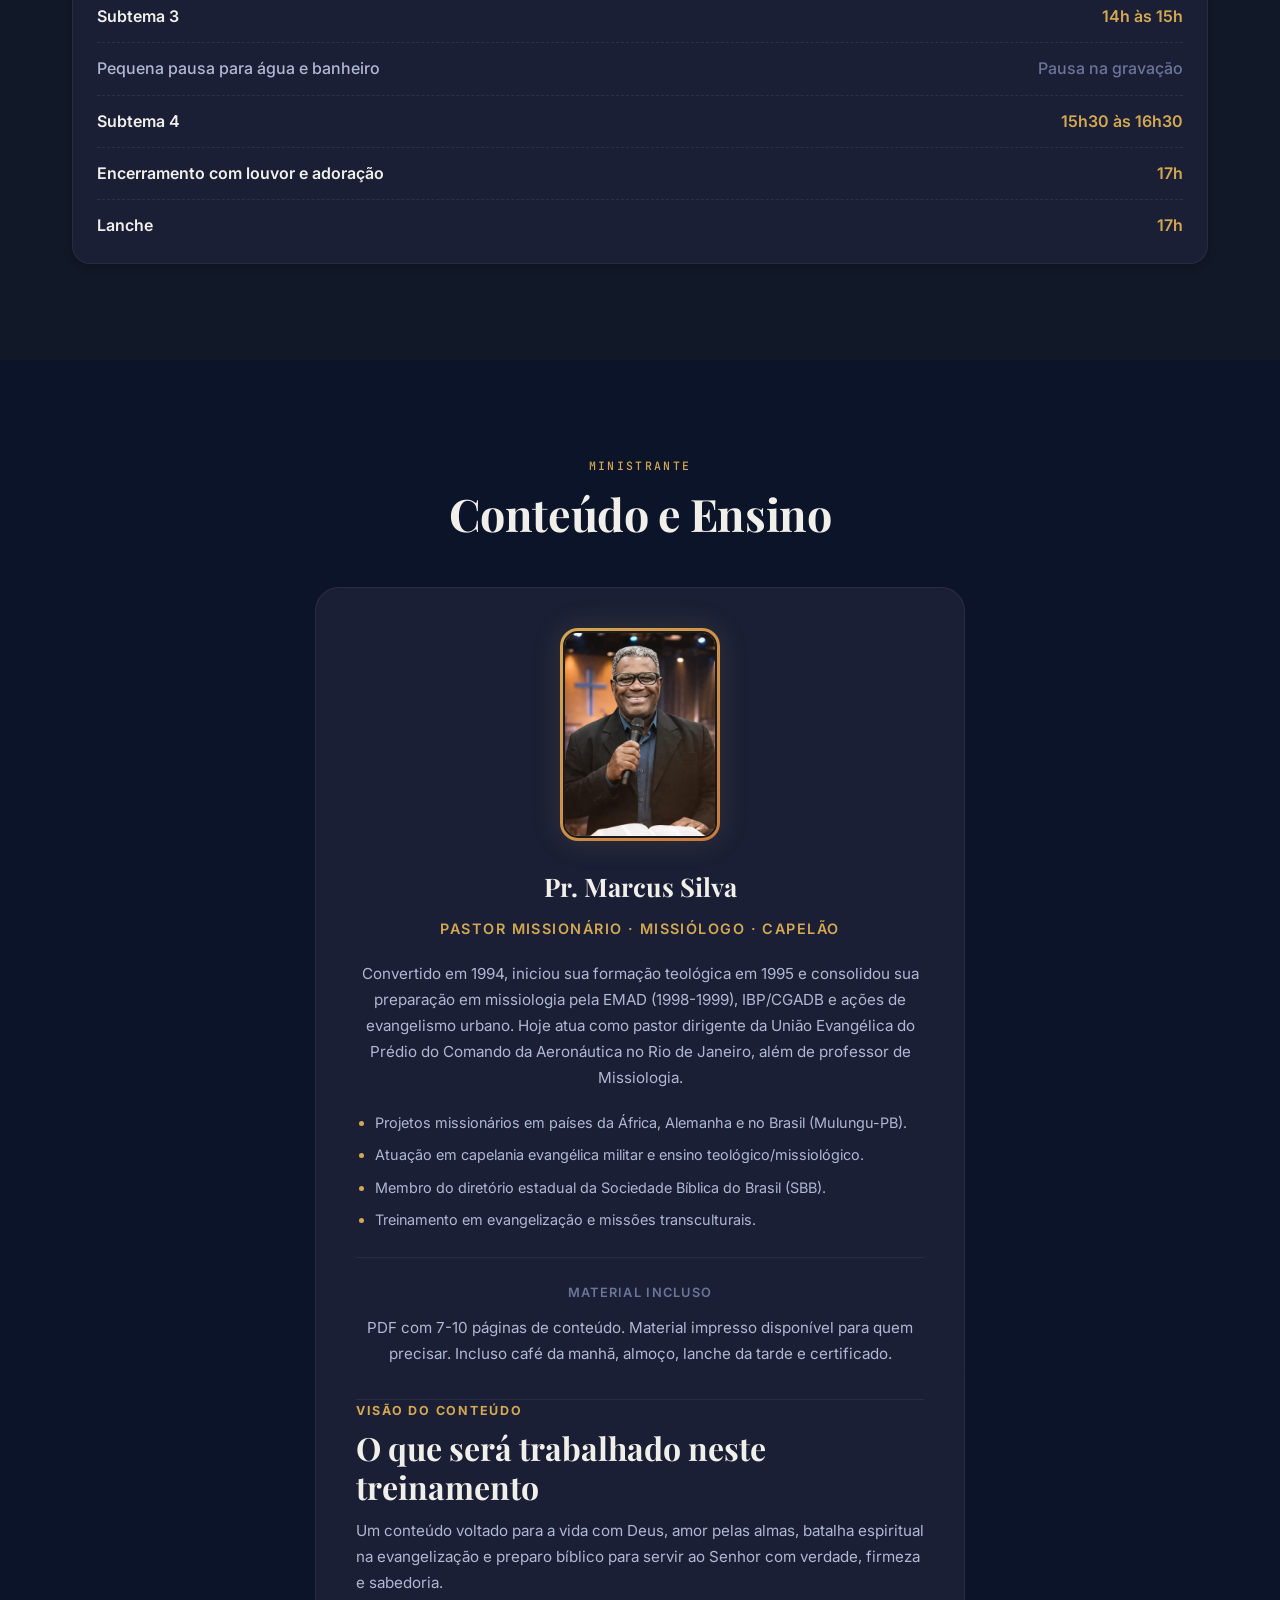
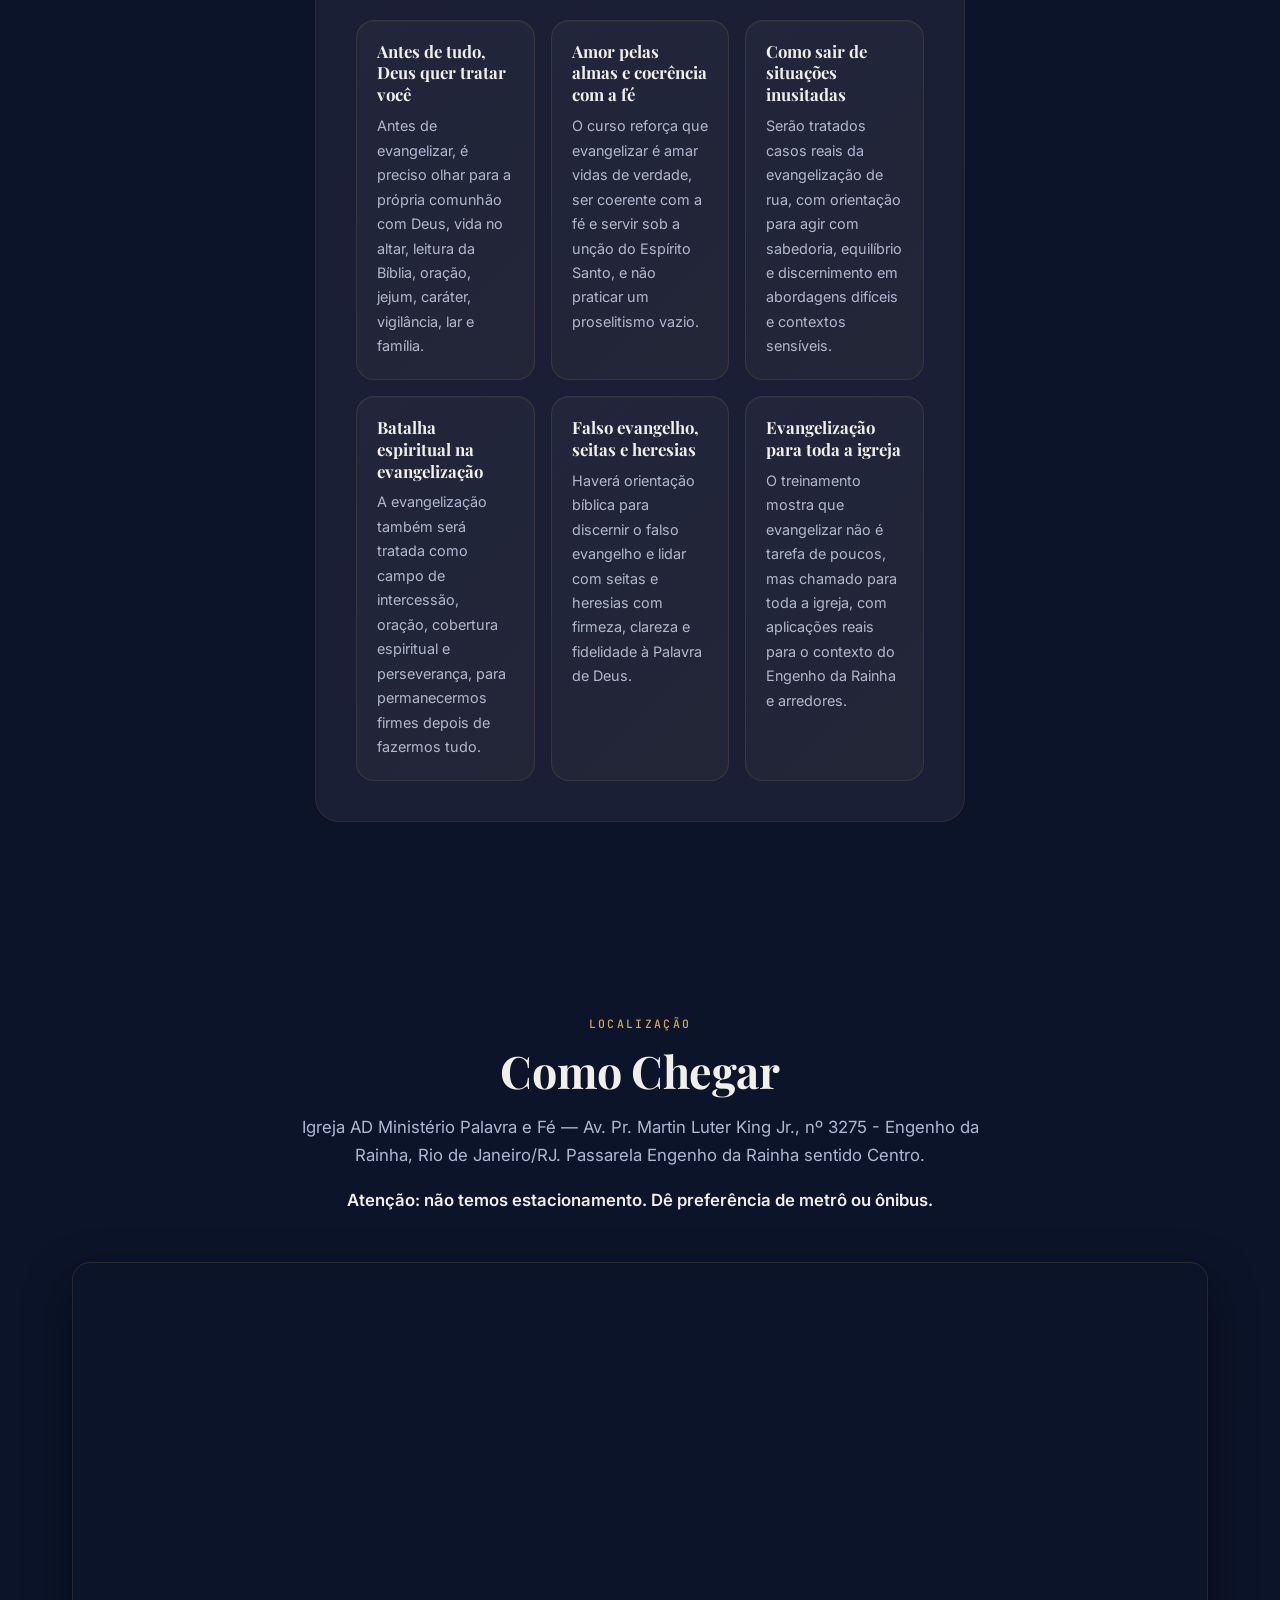
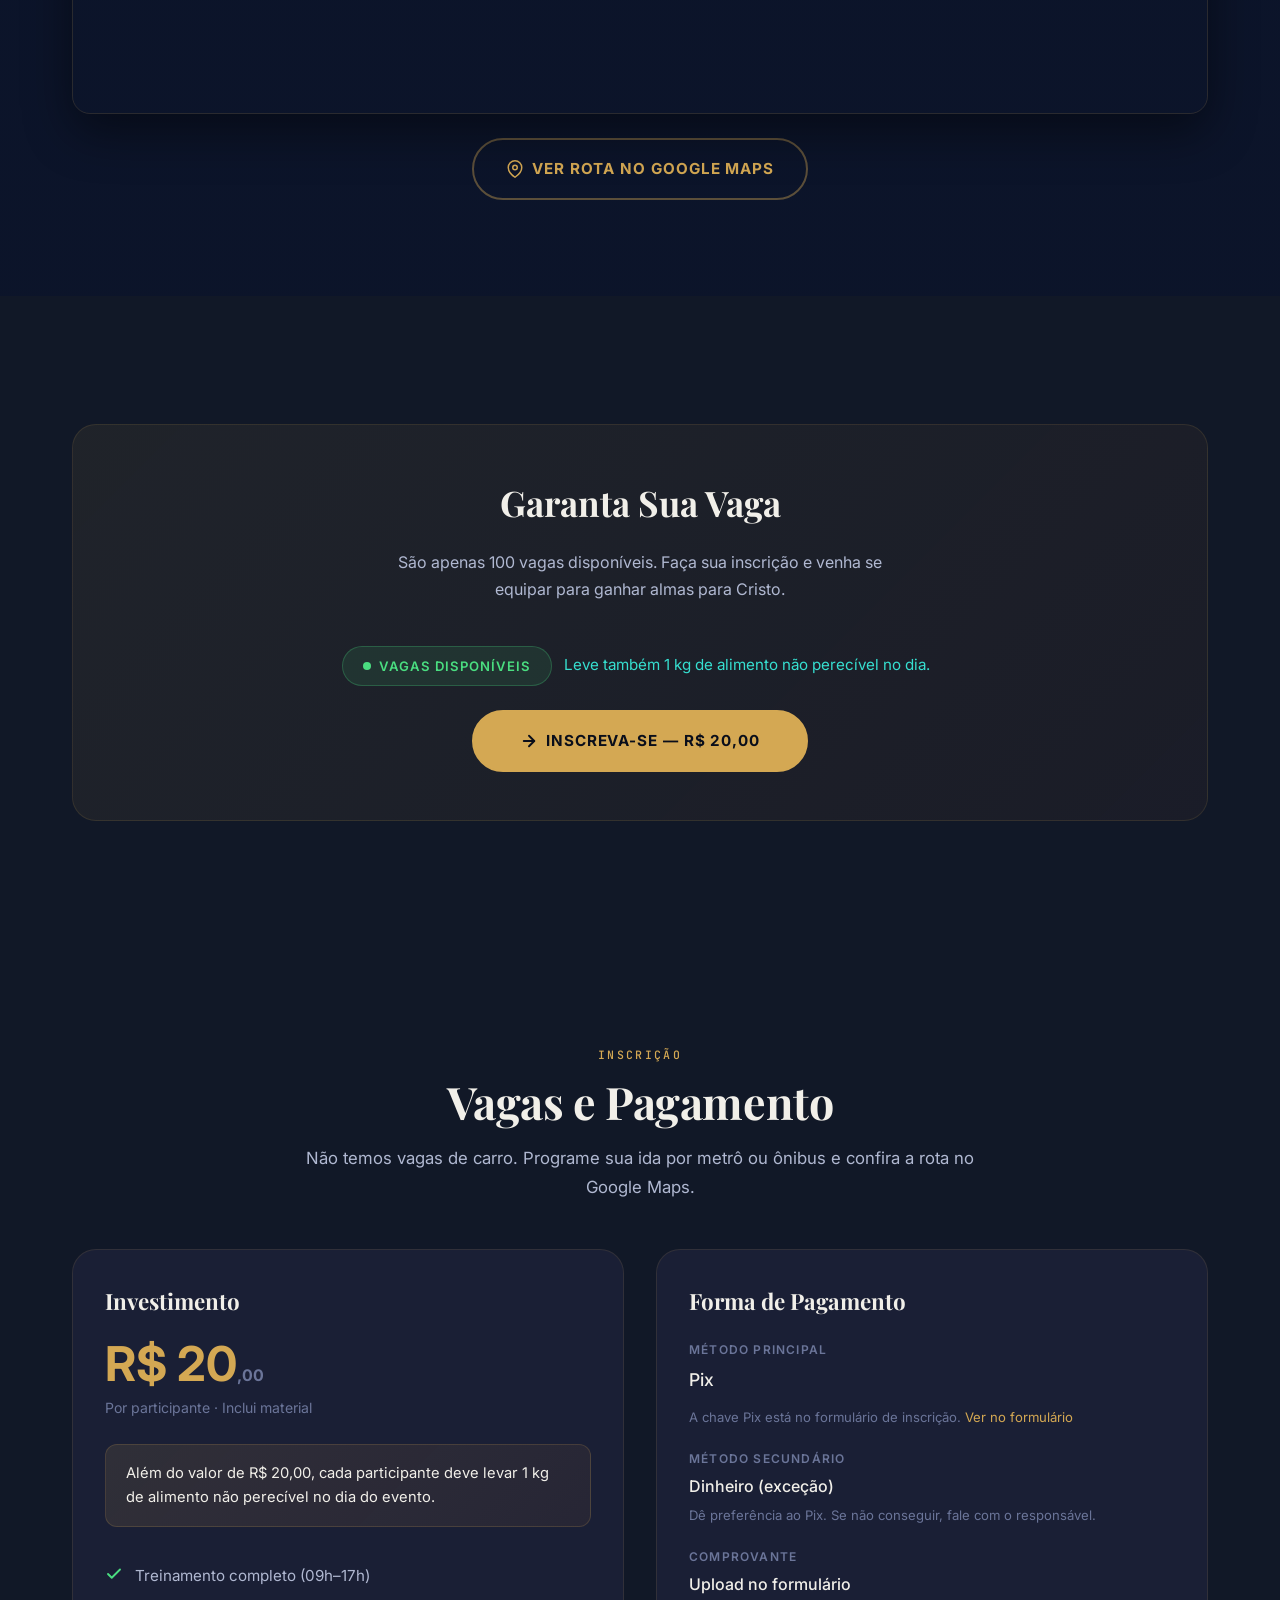
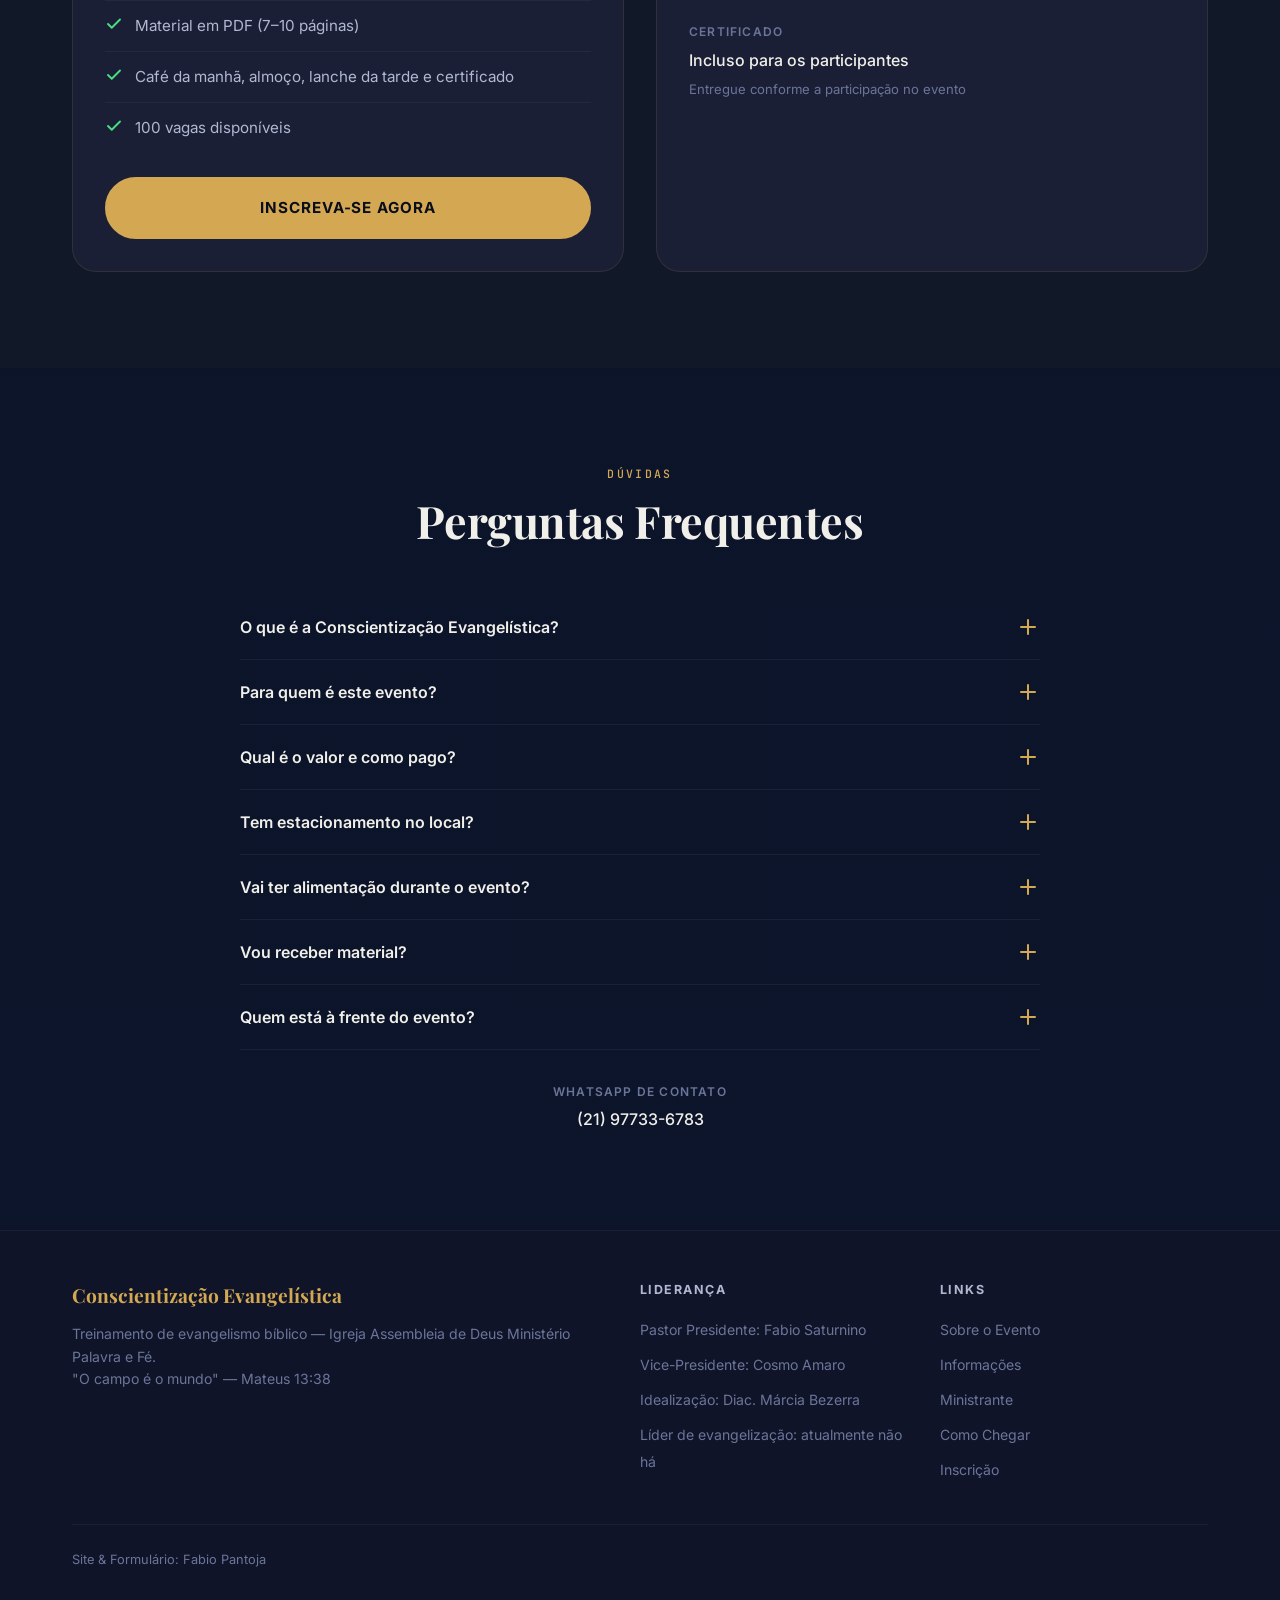
==== commit e062c818: "feat: add google analytics tracking" ====
--- a/winner-site/index.html
+++ b/winner-site/index.html
@@ -23,6 +23,15 @@
     <meta name="twitter:description"
         content="Treinamento de evangelismo bíblico da Igreja AD Ministério Palavra e Fé. 30 de Maio de 2026, Rio de Janeiro.">
     <meta name="twitter:image" content="https://admpf-evangelismo-2026.vercel.app/assets/og/og-evento.jpg">
+    <!-- Google tag (gtag.js) -->
+    <script async src="https://www.googletagmanager.com/gtag/js?id=G-5KXSSBWQH3"></script>
+    <script>
+        window.dataLayer = window.dataLayer || [];
+        function gtag() { dataLayer.push(arguments); }
+        gtag('js', new Date());
+
+        gtag('config', 'G-5KXSSBWQH3');
+    </script>
     <title>Conscientização Evangelística · Evangelizar, é Preciso.</title>
     <link rel="canonical" href="https://admpf-evangelismo-2026.vercel.app/">
     <link rel="icon" type="image/png" sizes="16x16" href="assets/favicons/favicon-16.png">
--- a/winner-site/style.css
+++ b/winner-site/style.css
@@ -517,7 +517,8 @@
 .institutional-signature__card {
     width: min(100%, 760px);
     margin: 0 auto;
-    padding: var(--space-5) var(--space-6);
+    min-height: 320px;
+    padding: var(--space-8) var(--space-6);
     display: flex;
     flex-direction: column;
     align-items: center;
@@ -1398,7 +1399,8 @@
 
     .institutional-signature__card {
         width: min(100%, 40rem);
-        padding: var(--space-6);
+        min-height: 340px;
+        padding: var(--space-8) var(--space-6);
     }
 }
 
@@ -1498,7 +1500,8 @@
         gap: var(--space-5);
         text-align: center;
         width: 100%;
-        padding: var(--space-6) var(--space-5);
+        min-height: 320px;
+        padding: var(--space-8) var(--space-5);
     }
 
     .institutional-signature__logo {
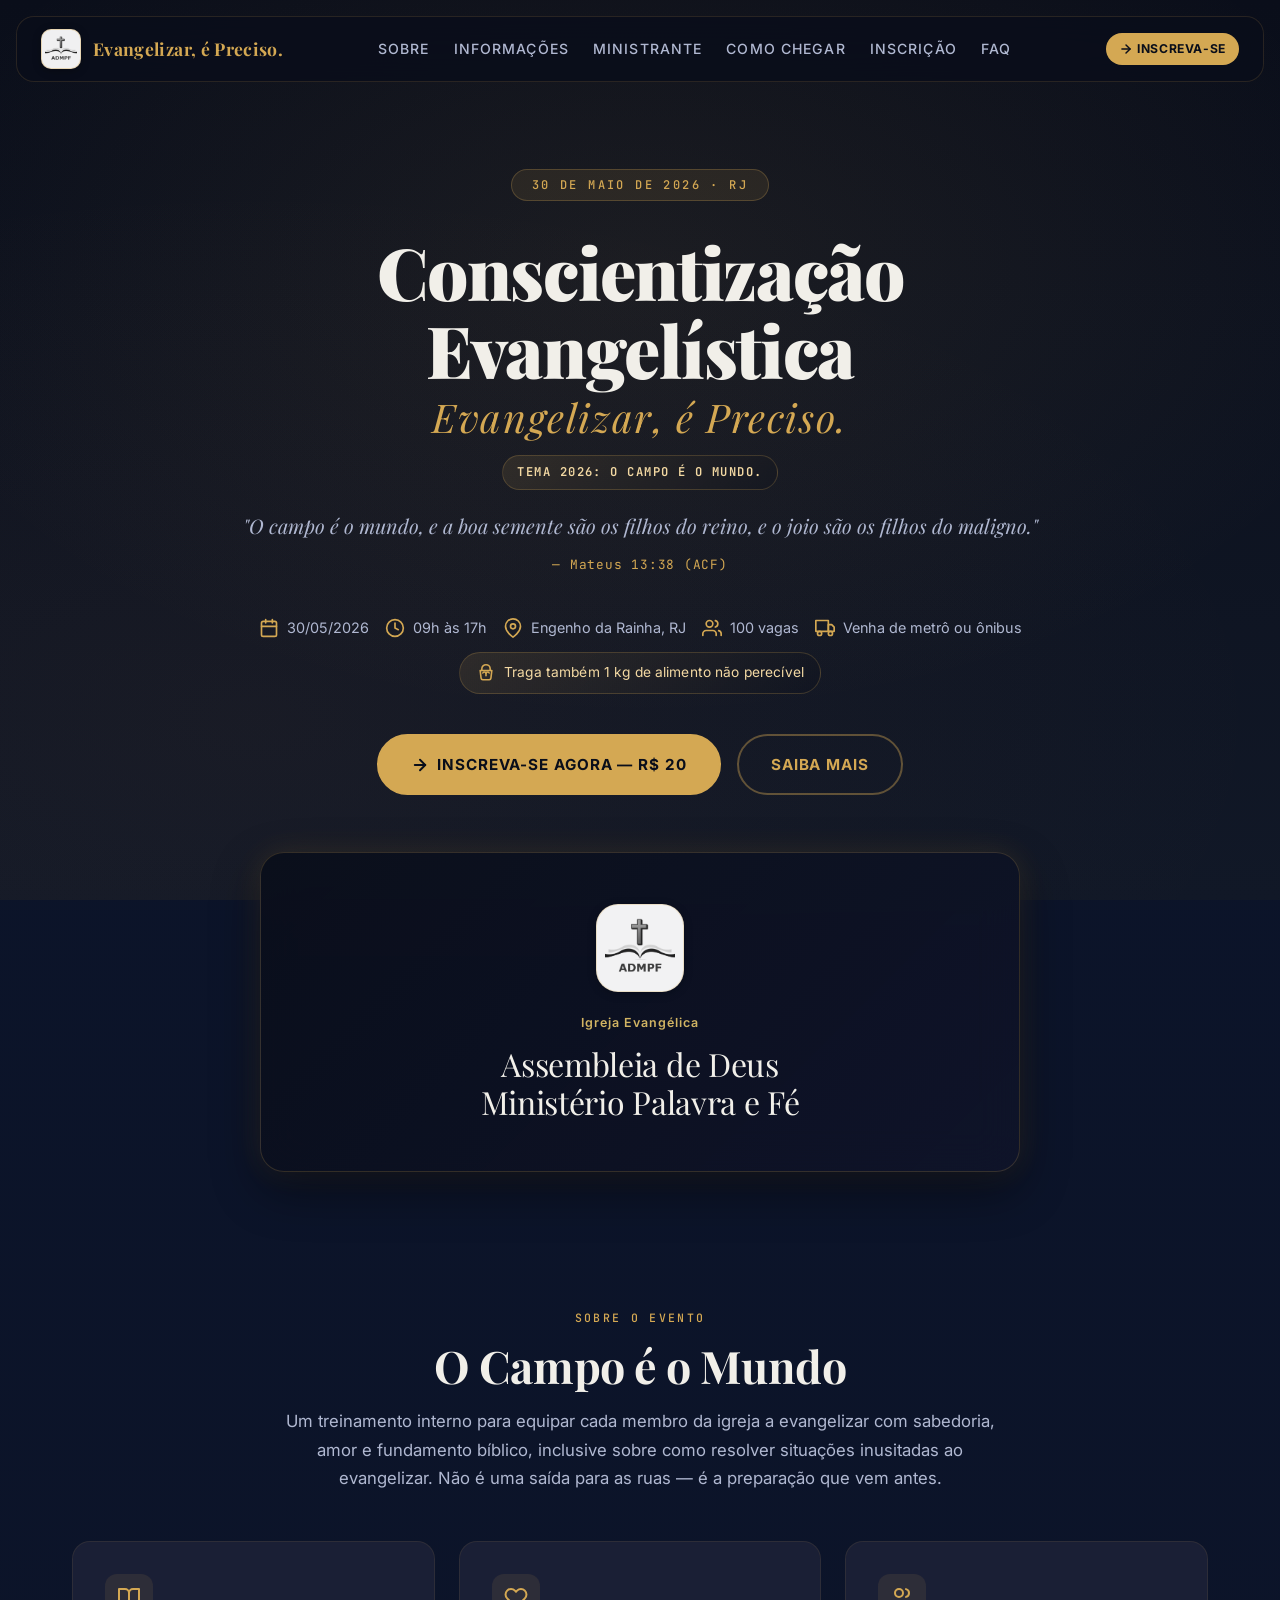
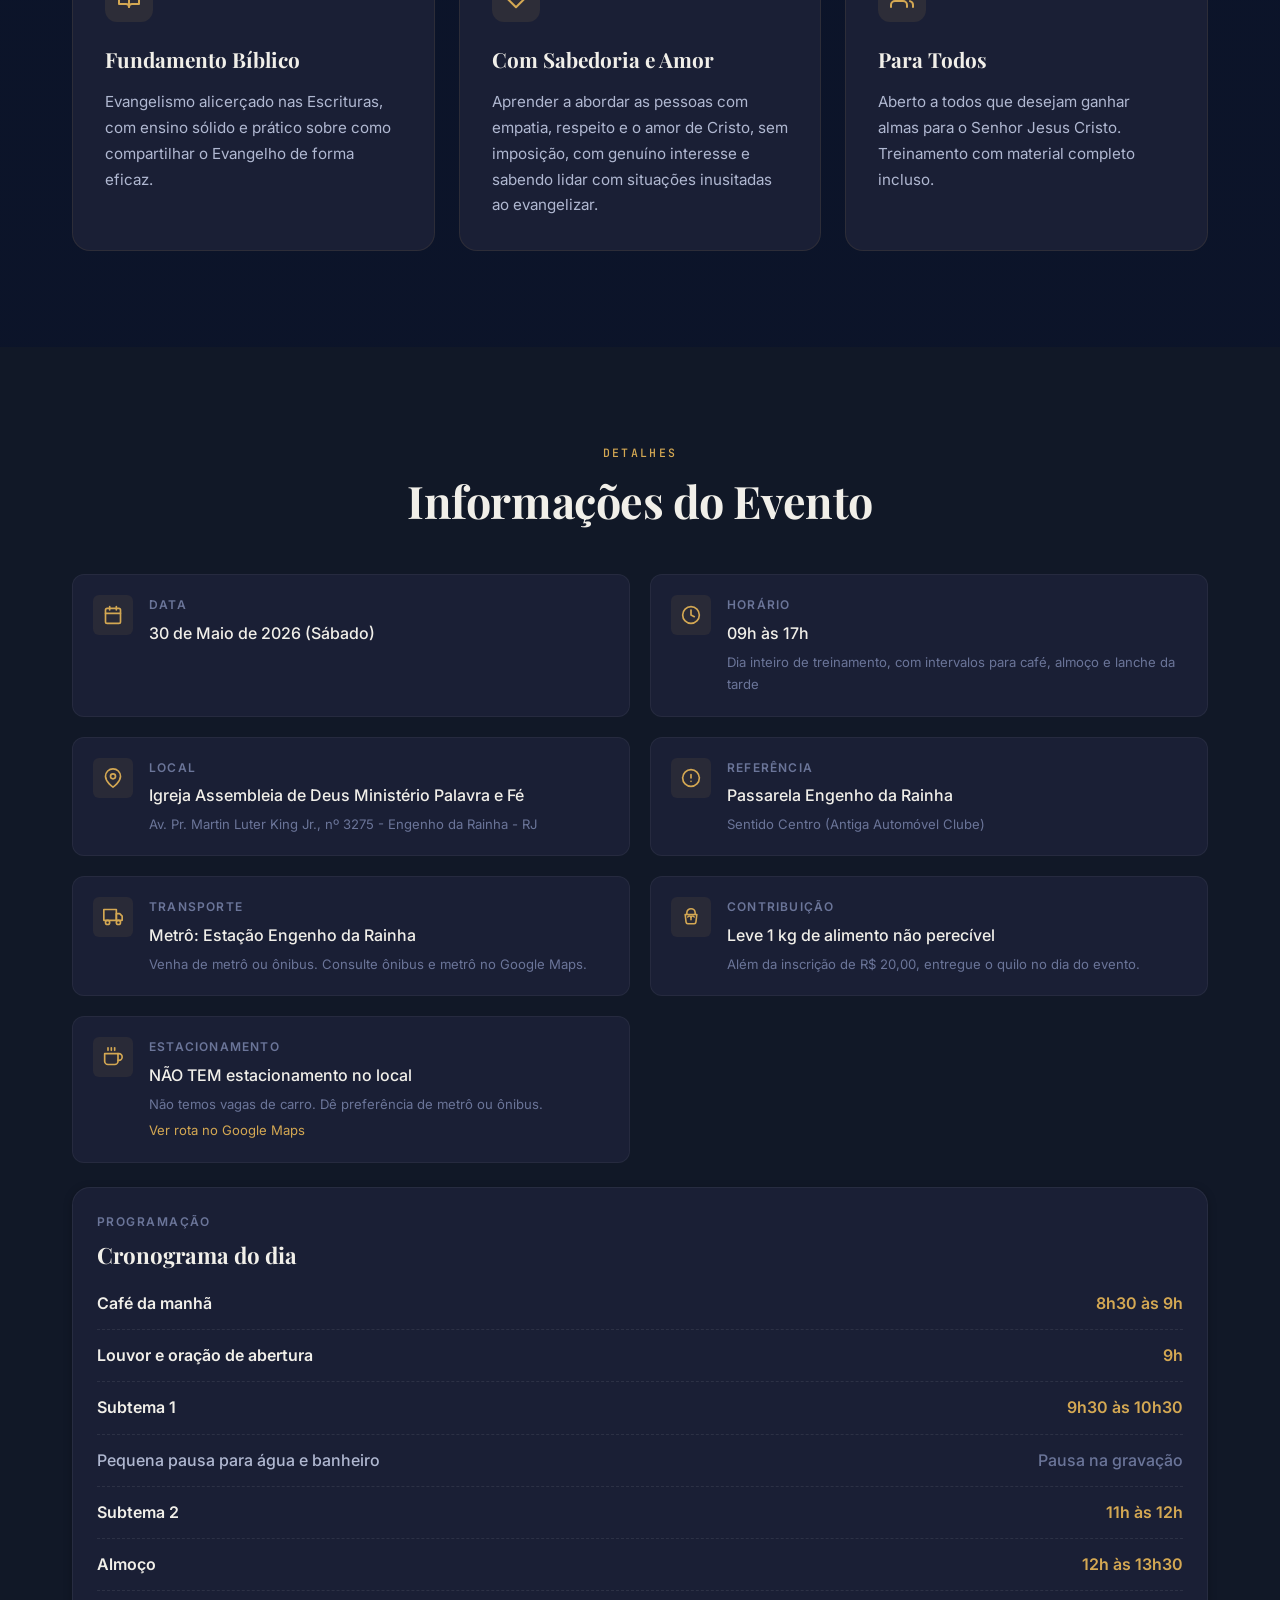
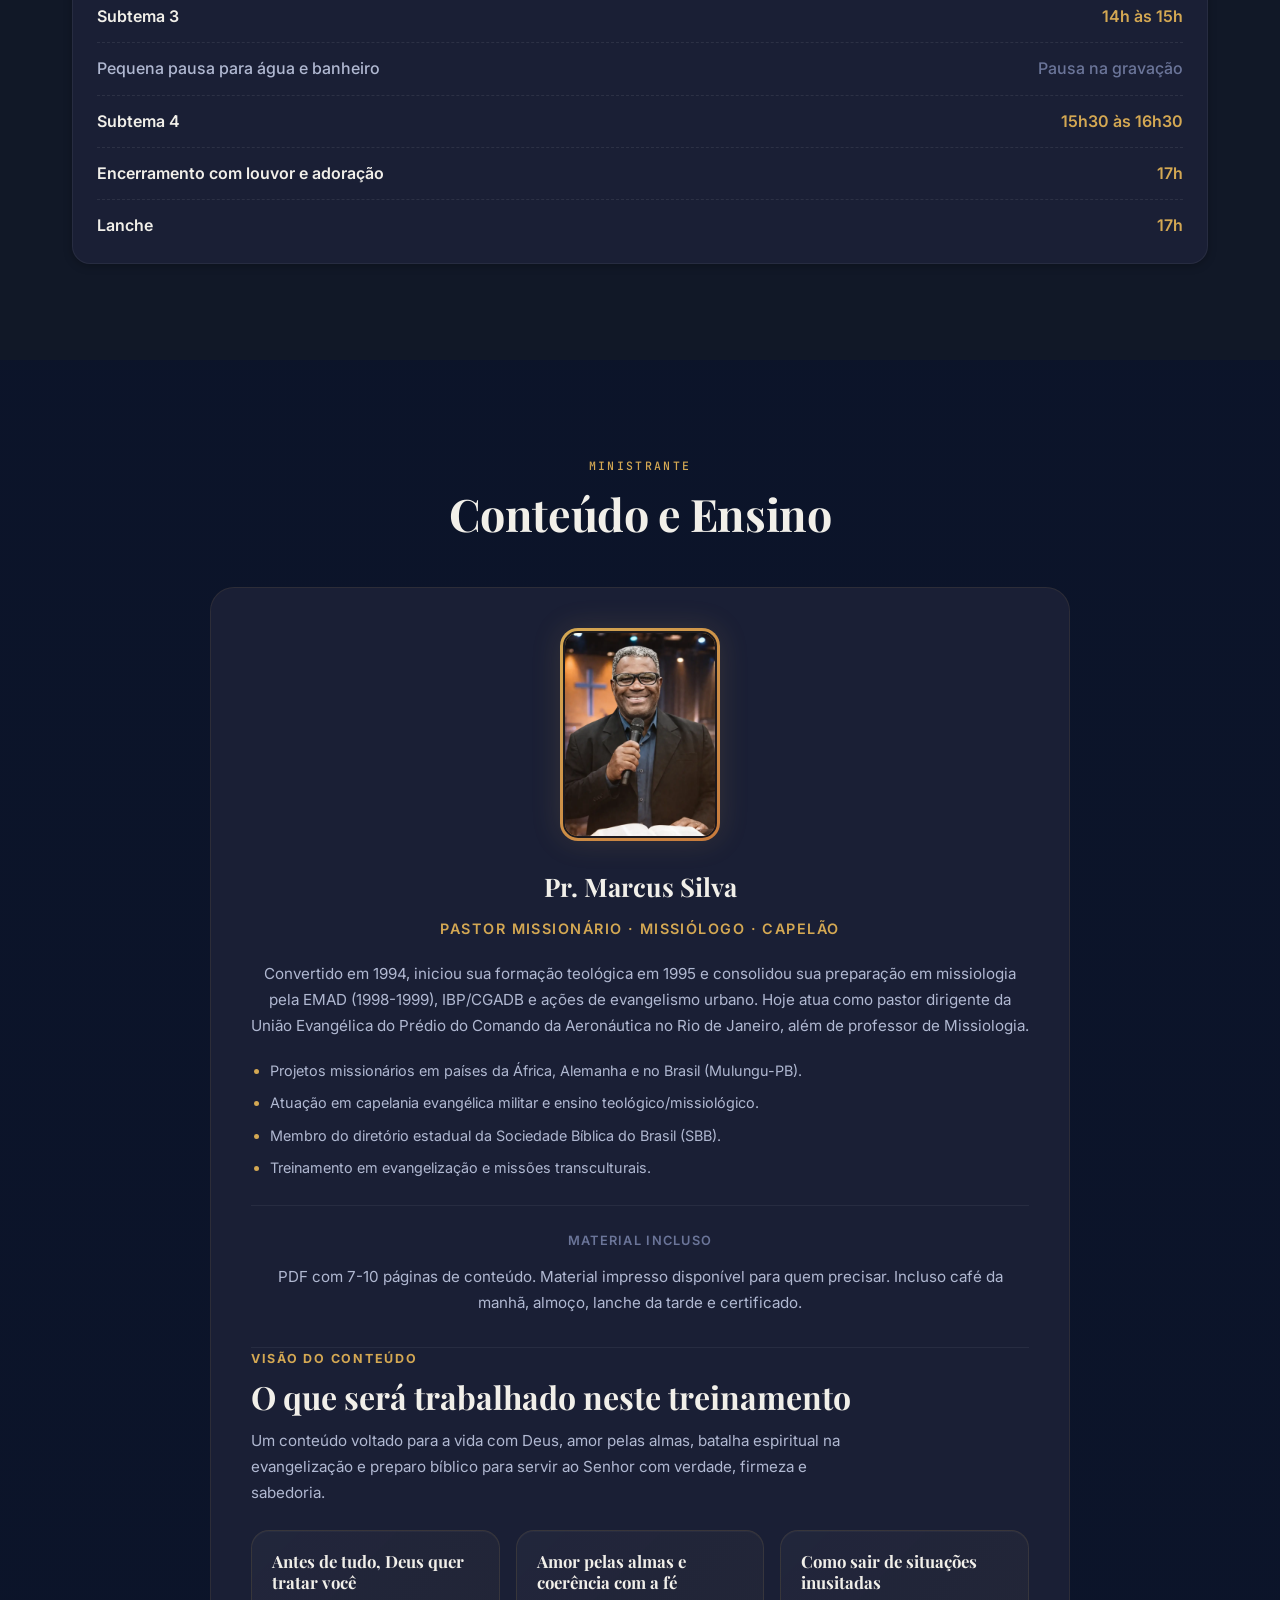
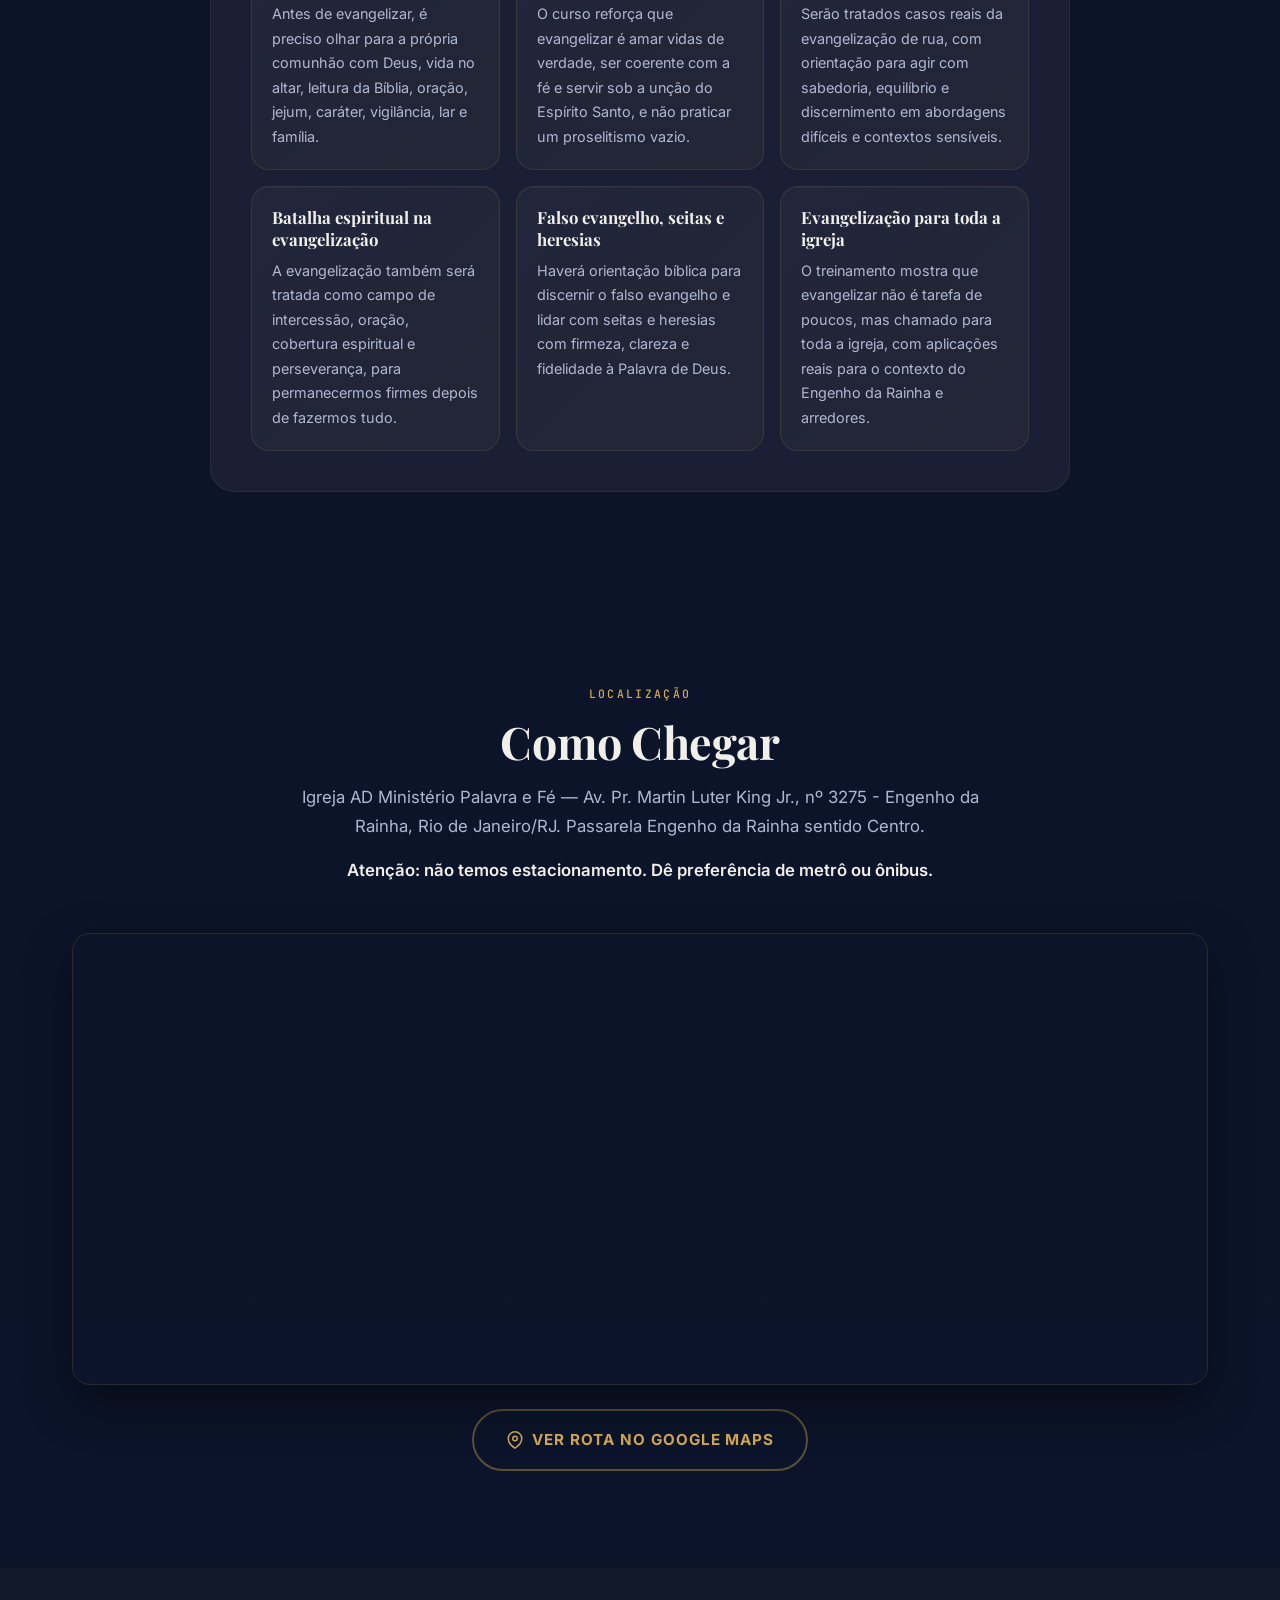
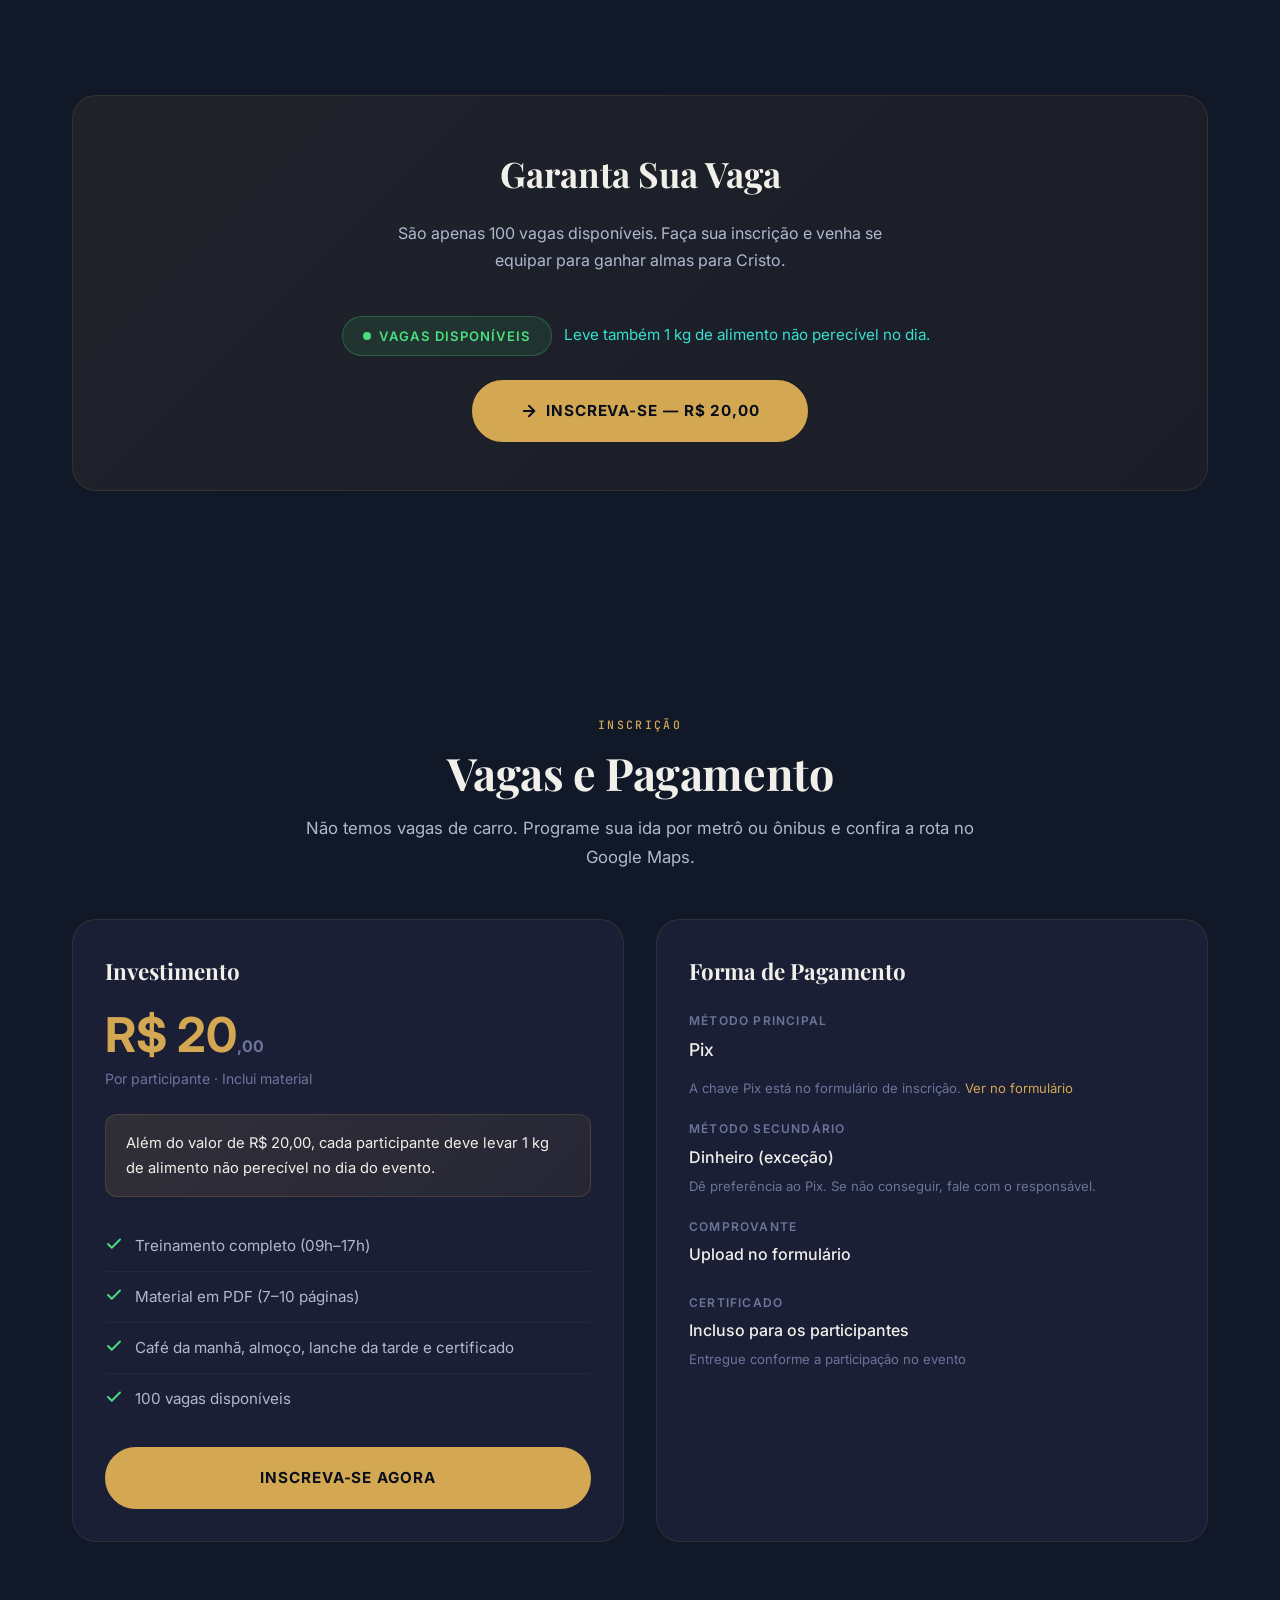
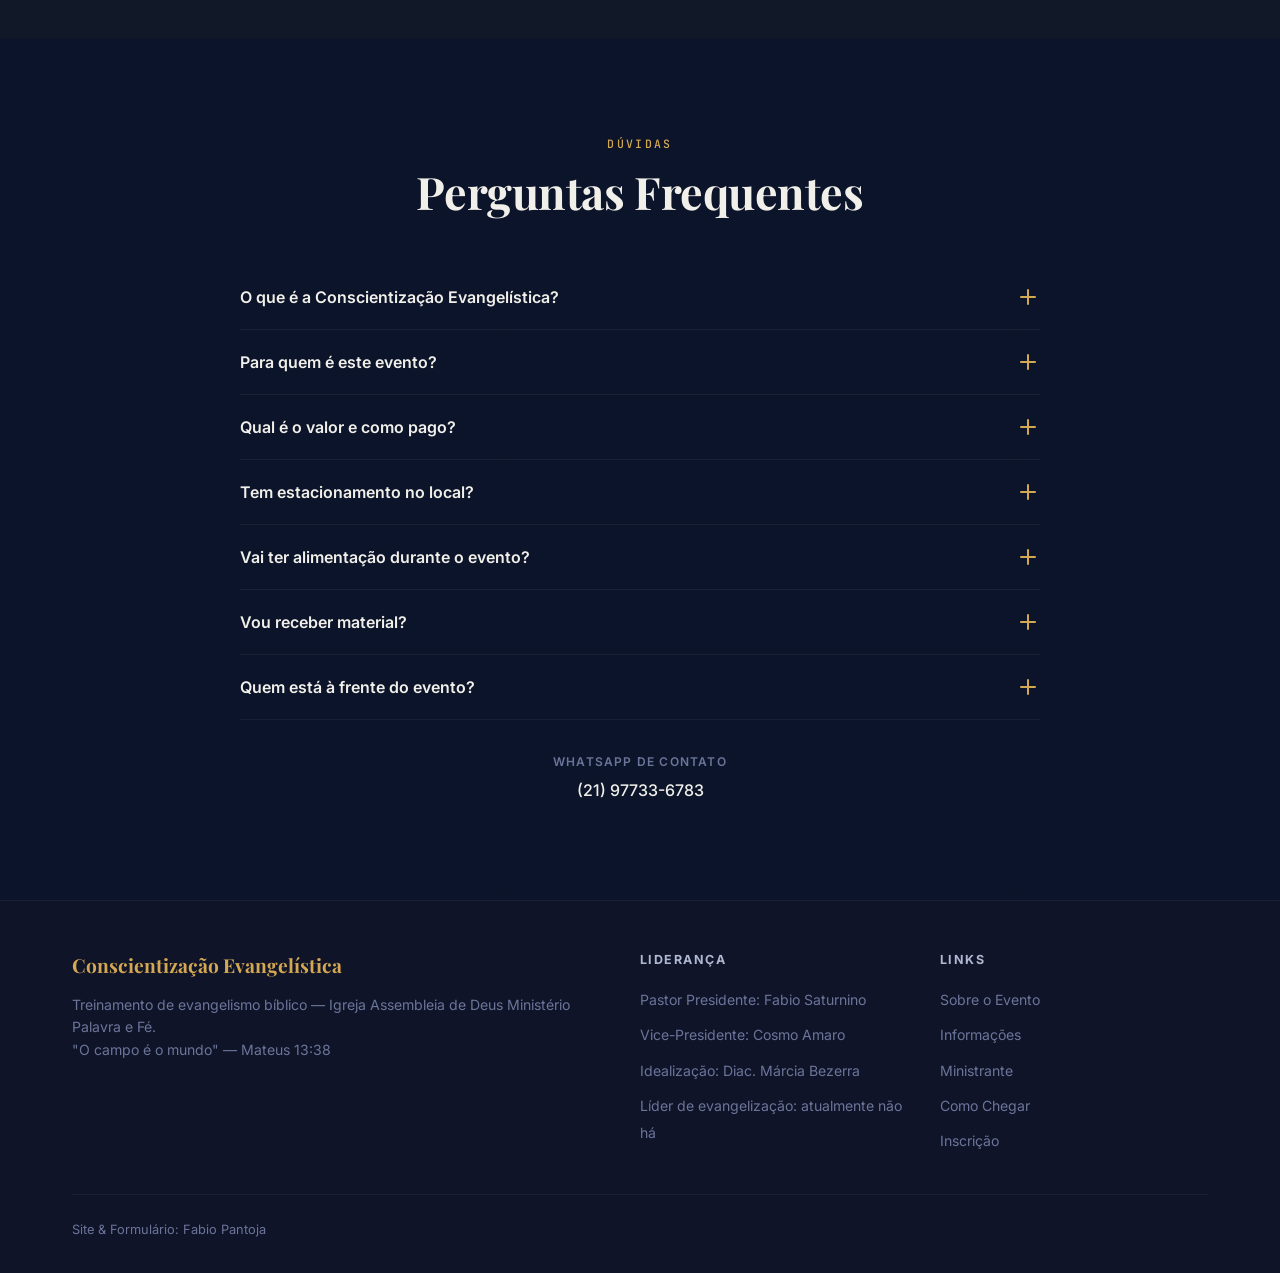
==== commit 24c1ee1d: "style: refine church signature and speaker layout" ====
--- a/winner-site/index.html
+++ b/winner-site/index.html
@@ -203,6 +203,7 @@
                 <div class="institutional-signature__card reveal">
                     <img src="assets/v1/LogoADMPF.png" alt="Logo da Assembleia de Deus Ministério Palavra e Fé"
                         class="institutional-signature__logo" loading="lazy" width="96" height="96">
+                    <p class="institutional-signature__eyebrow">Igreja Evangélica</p>
                     <p class="institutional-signature__name">Assembleia de Deus Ministério Palavra e Fé</p>
                 </div>
             </div>
--- a/winner-site/style.css
+++ b/winner-site/style.css
@@ -354,27 +354,7 @@
 }
 
 .hero::after {
-    content: "PLACEHOLDER DE IMAGEM ESTRATEGICA";
-    position: absolute;
-    right: var(--space-5);
-    bottom: var(--space-5);
-    width: min(42vw, 280px);
-    min-height: 94px;
-    padding: var(--space-3) var(--space-4);
-    border: 2px dashed rgba(212, 168, 83, 0.45);
-    border-radius: var(--radius-md);
-    background:
-        linear-gradient(140deg, rgba(11, 15, 26, 0.5), rgba(11, 15, 26, 0.8)),
-        url("assets/v1/biblia.webp") center/cover no-repeat;
-    color: #ffe8c2;
-    font-family: var(--font-mono);
-    font-size: 0.64rem;
-    letter-spacing: 0.08em;
-    text-align: center;
-    display: grid;
-    place-items: center;
-    pointer-events: none;
-    z-index: 1;
+    display: none;
 }
 
 .hero__bg {
@@ -523,7 +503,7 @@
     flex-direction: column;
     align-items: center;
     justify-content: center;
-    gap: var(--space-5);
+    gap: var(--space-3);
     background: linear-gradient(135deg, rgba(10, 14, 26, 0.92), rgba(15, 20, 41, 0.9));
     border: 1px solid rgba(212, 168, 83, 0.2);
     border-radius: var(--radius-xl);
@@ -545,12 +525,24 @@
     box-shadow: var(--shadow-sm);
 }
 
+.institutional-signature__eyebrow {
+    font-family: var(--font-body);
+    font-size: 0.78rem;
+    font-weight: 600;
+    letter-spacing: 0.08em;
+    text-transform: none;
+    color: rgba(232, 198, 106, 0.9);
+    margin-top: var(--space-2);
+}
+
 .institutional-signature__name {
     font-family: var(--font-display);
-    font-size: clamp(1.2rem, 2.6vw, 1.8rem);
-    line-height: 1.28;
+    font-size: clamp(1.32rem, 2.8vw, 2rem);
+    line-height: 1.18;
+    letter-spacing: -0.01em;
     color: var(--fg-primary);
-    max-width: 18ch;
+    max-width: 20ch;
+    text-wrap: balance;
 }
 
 /* --- Buttons --- */
@@ -879,7 +871,7 @@
     border-radius: var(--radius-xl);
     padding: var(--space-10);
     text-align: center;
-    max-width: 650px;
+    max-width: 860px;
     margin: 0 auto;
 }
 
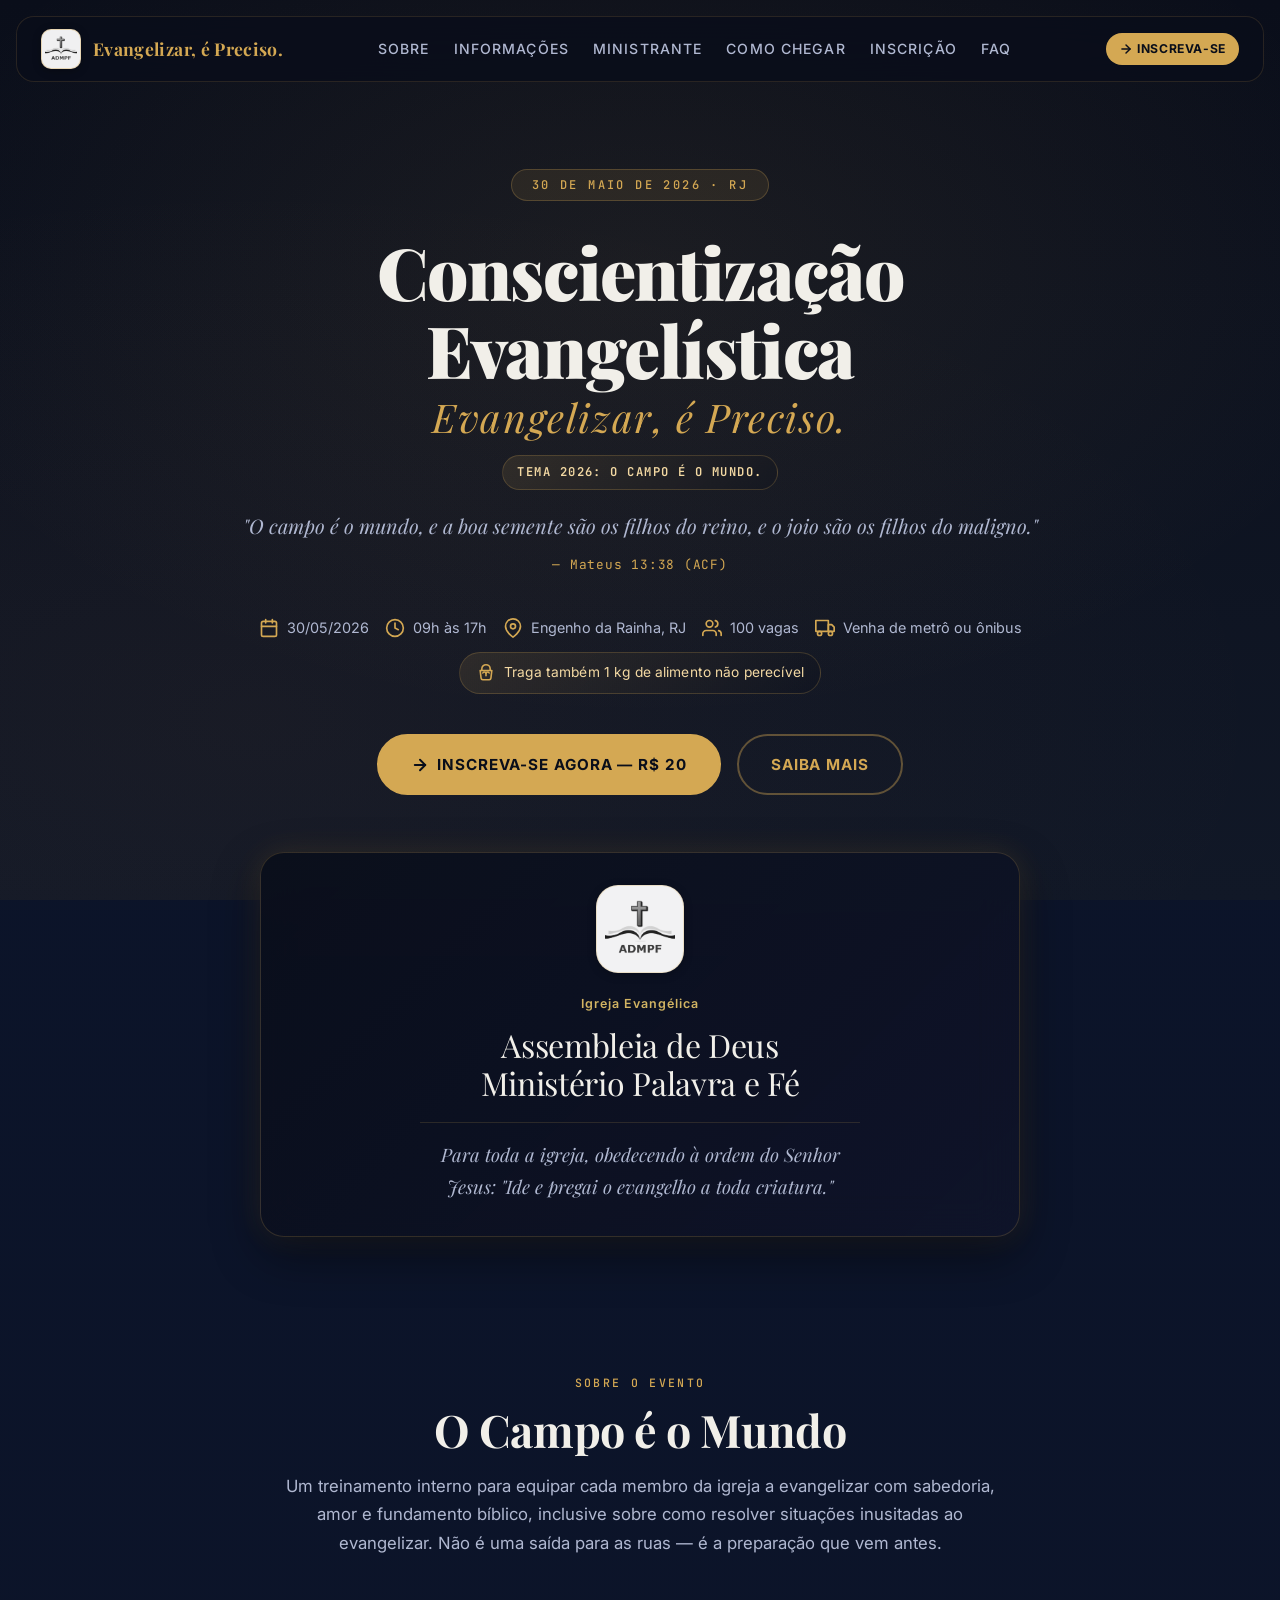
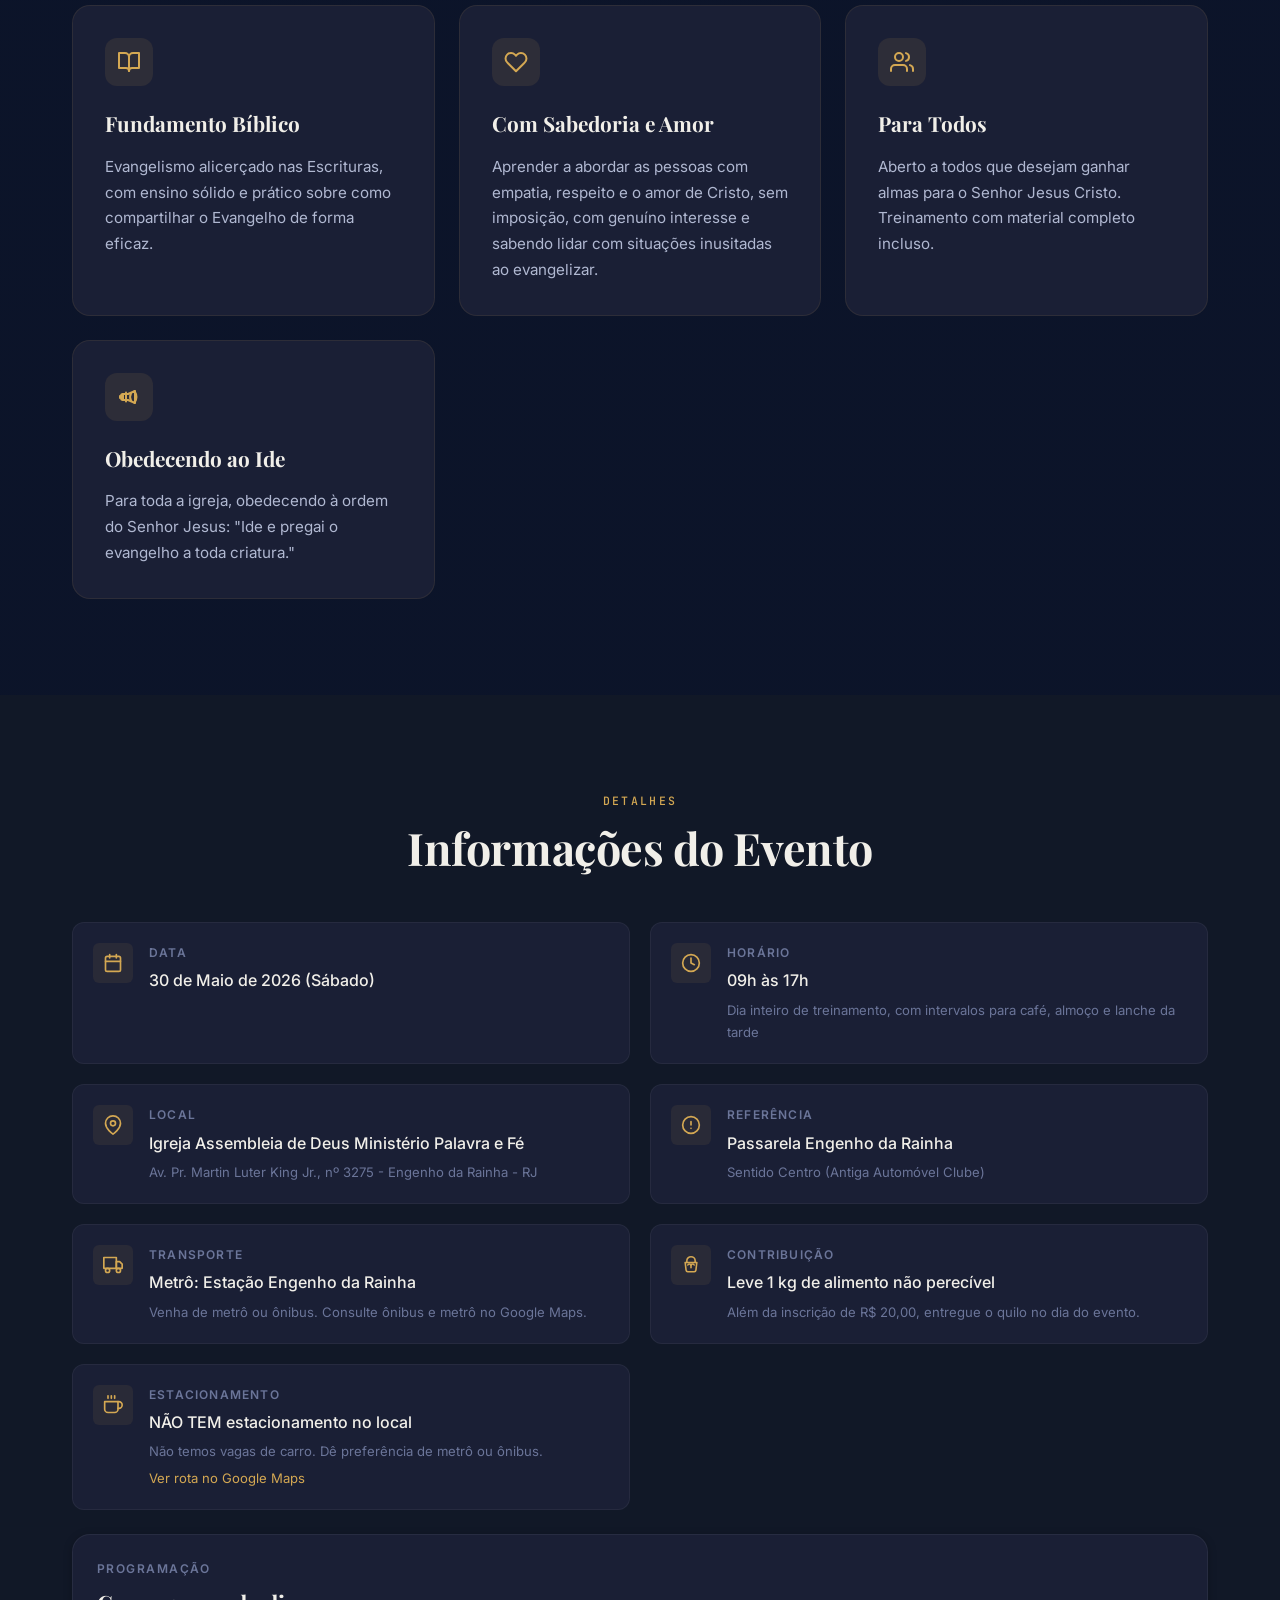
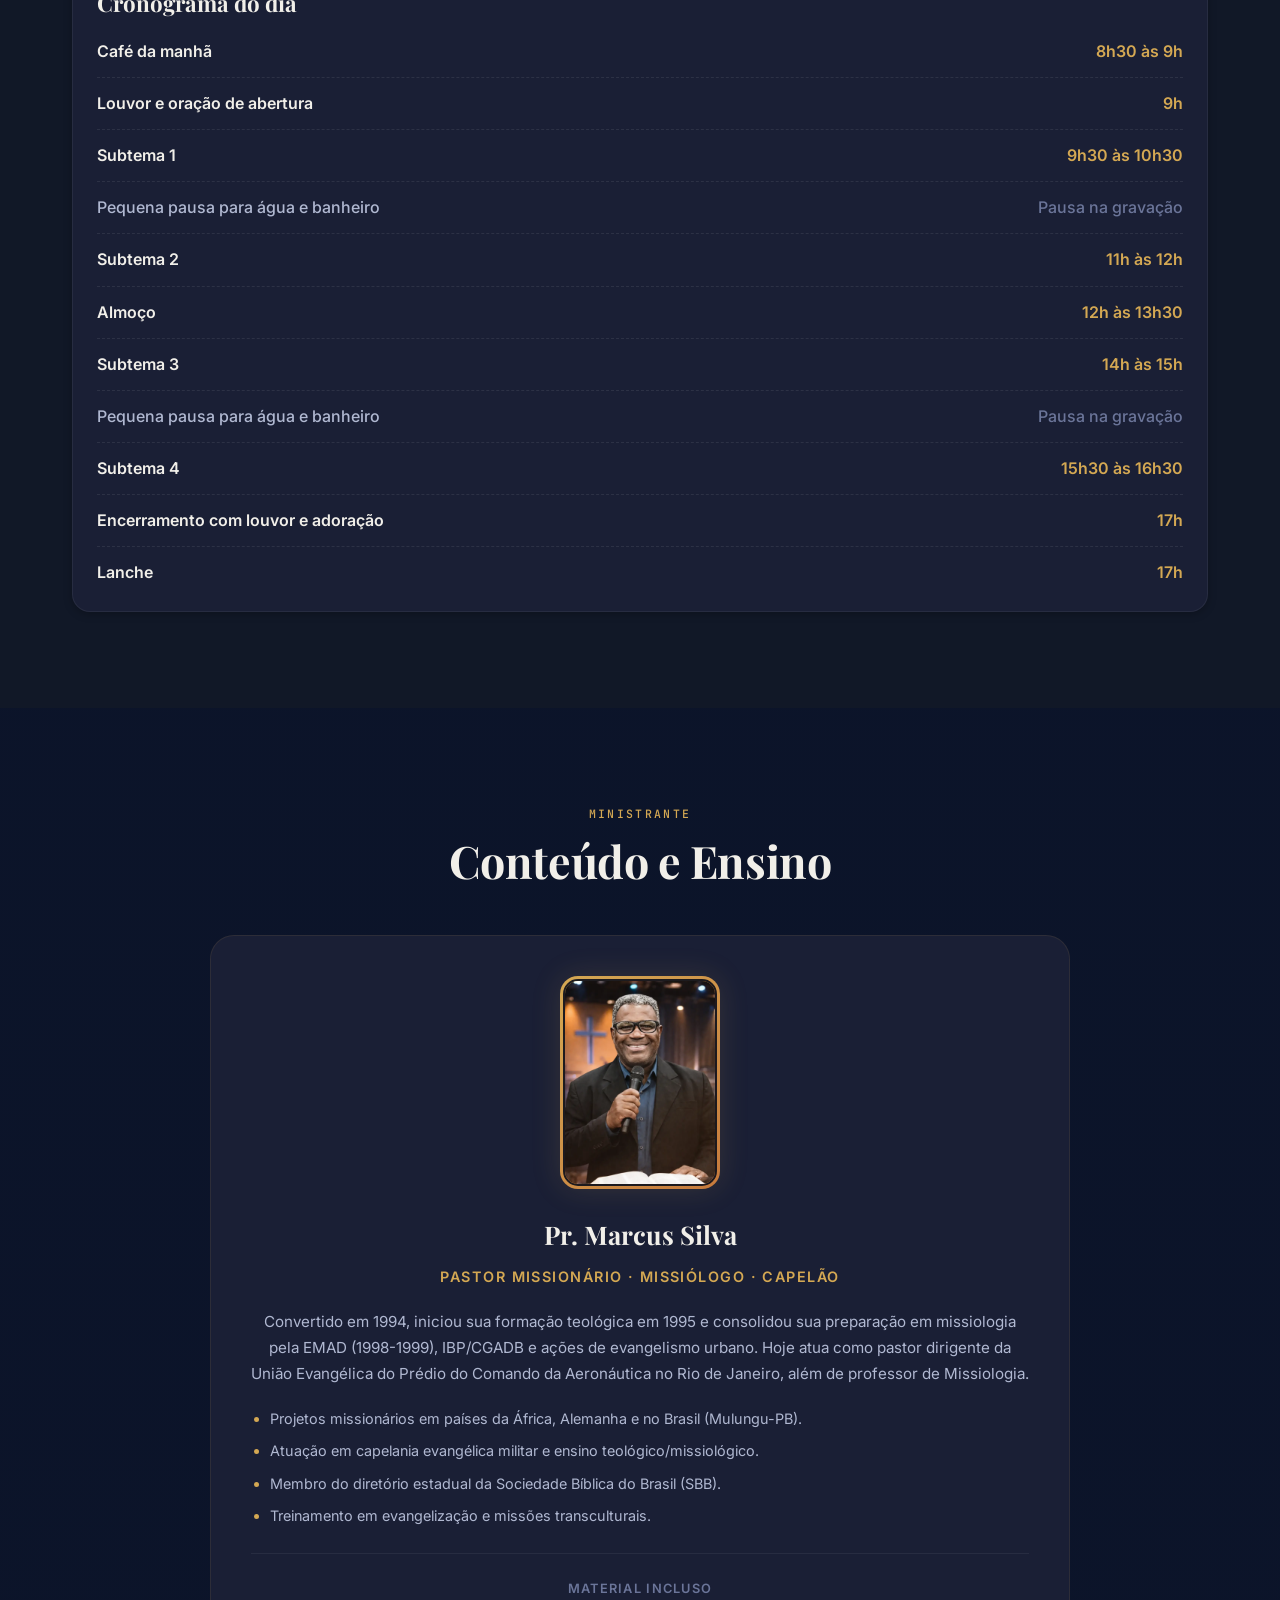
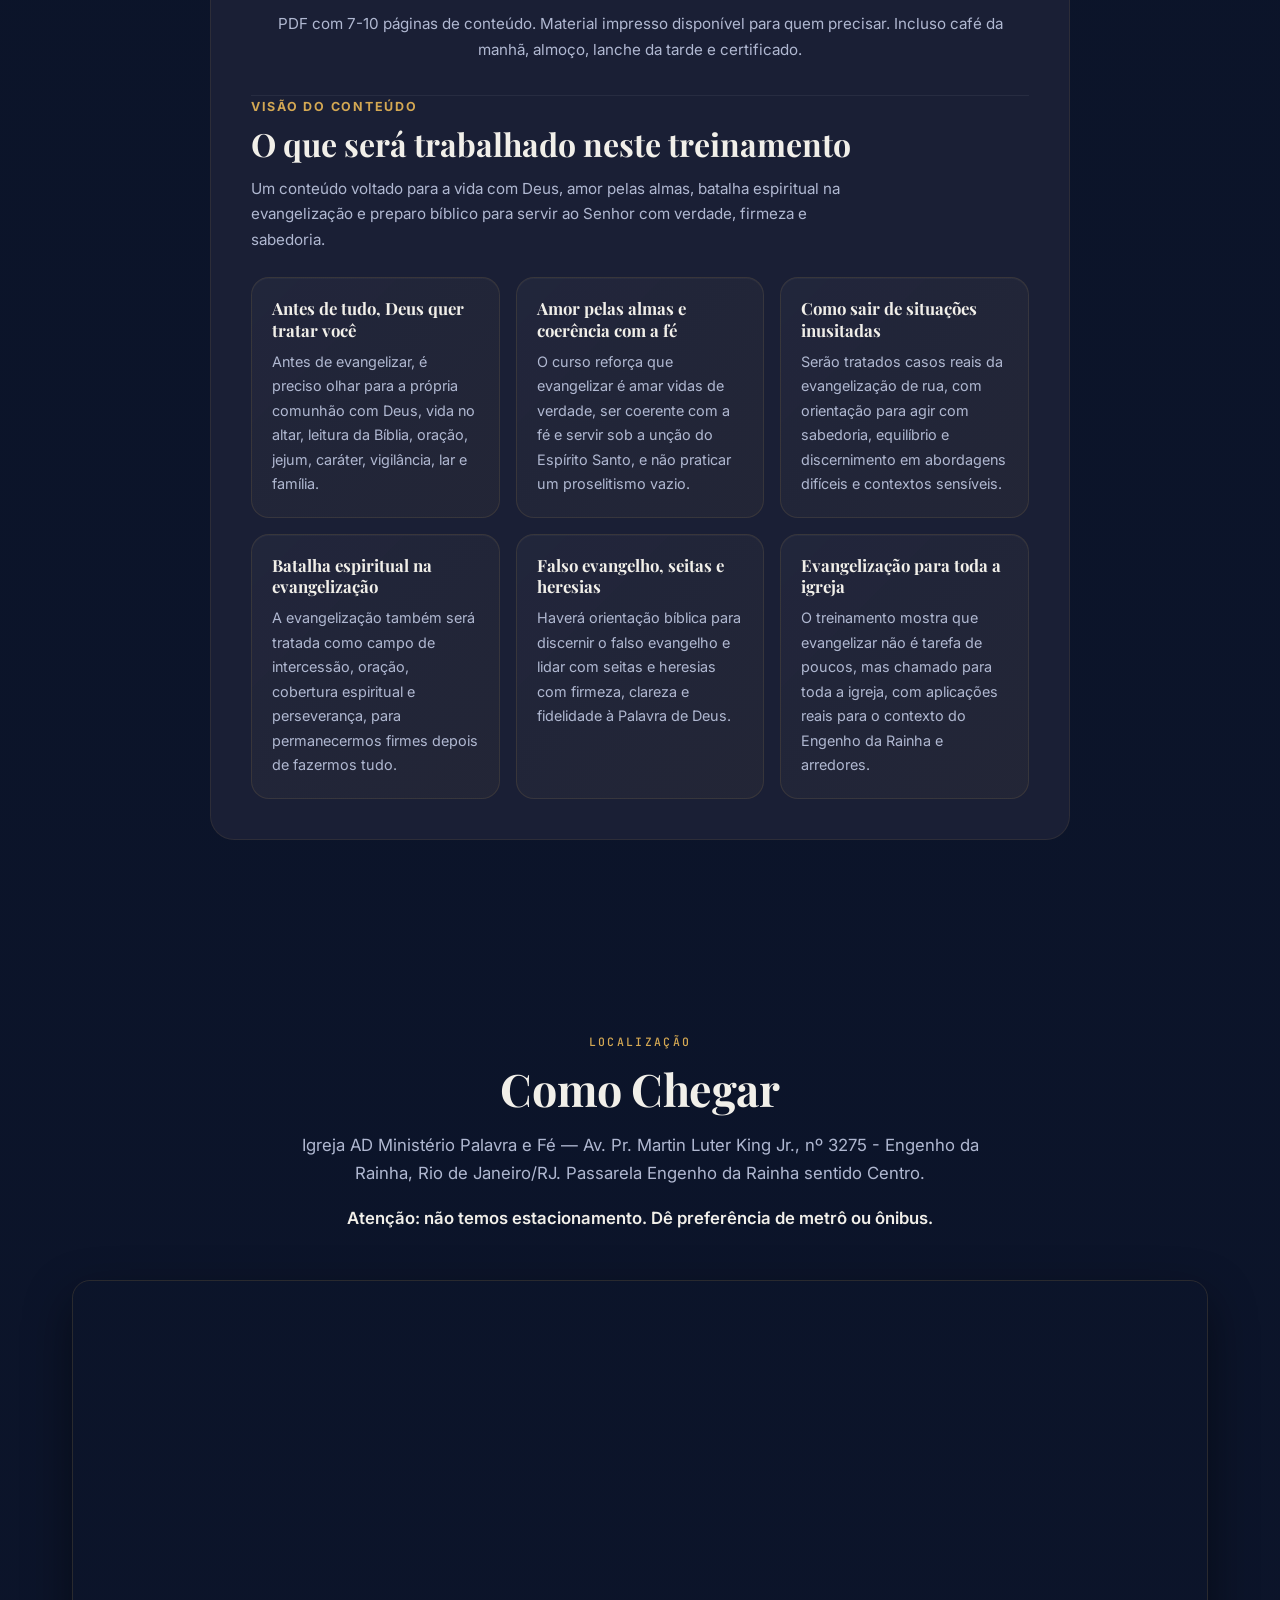
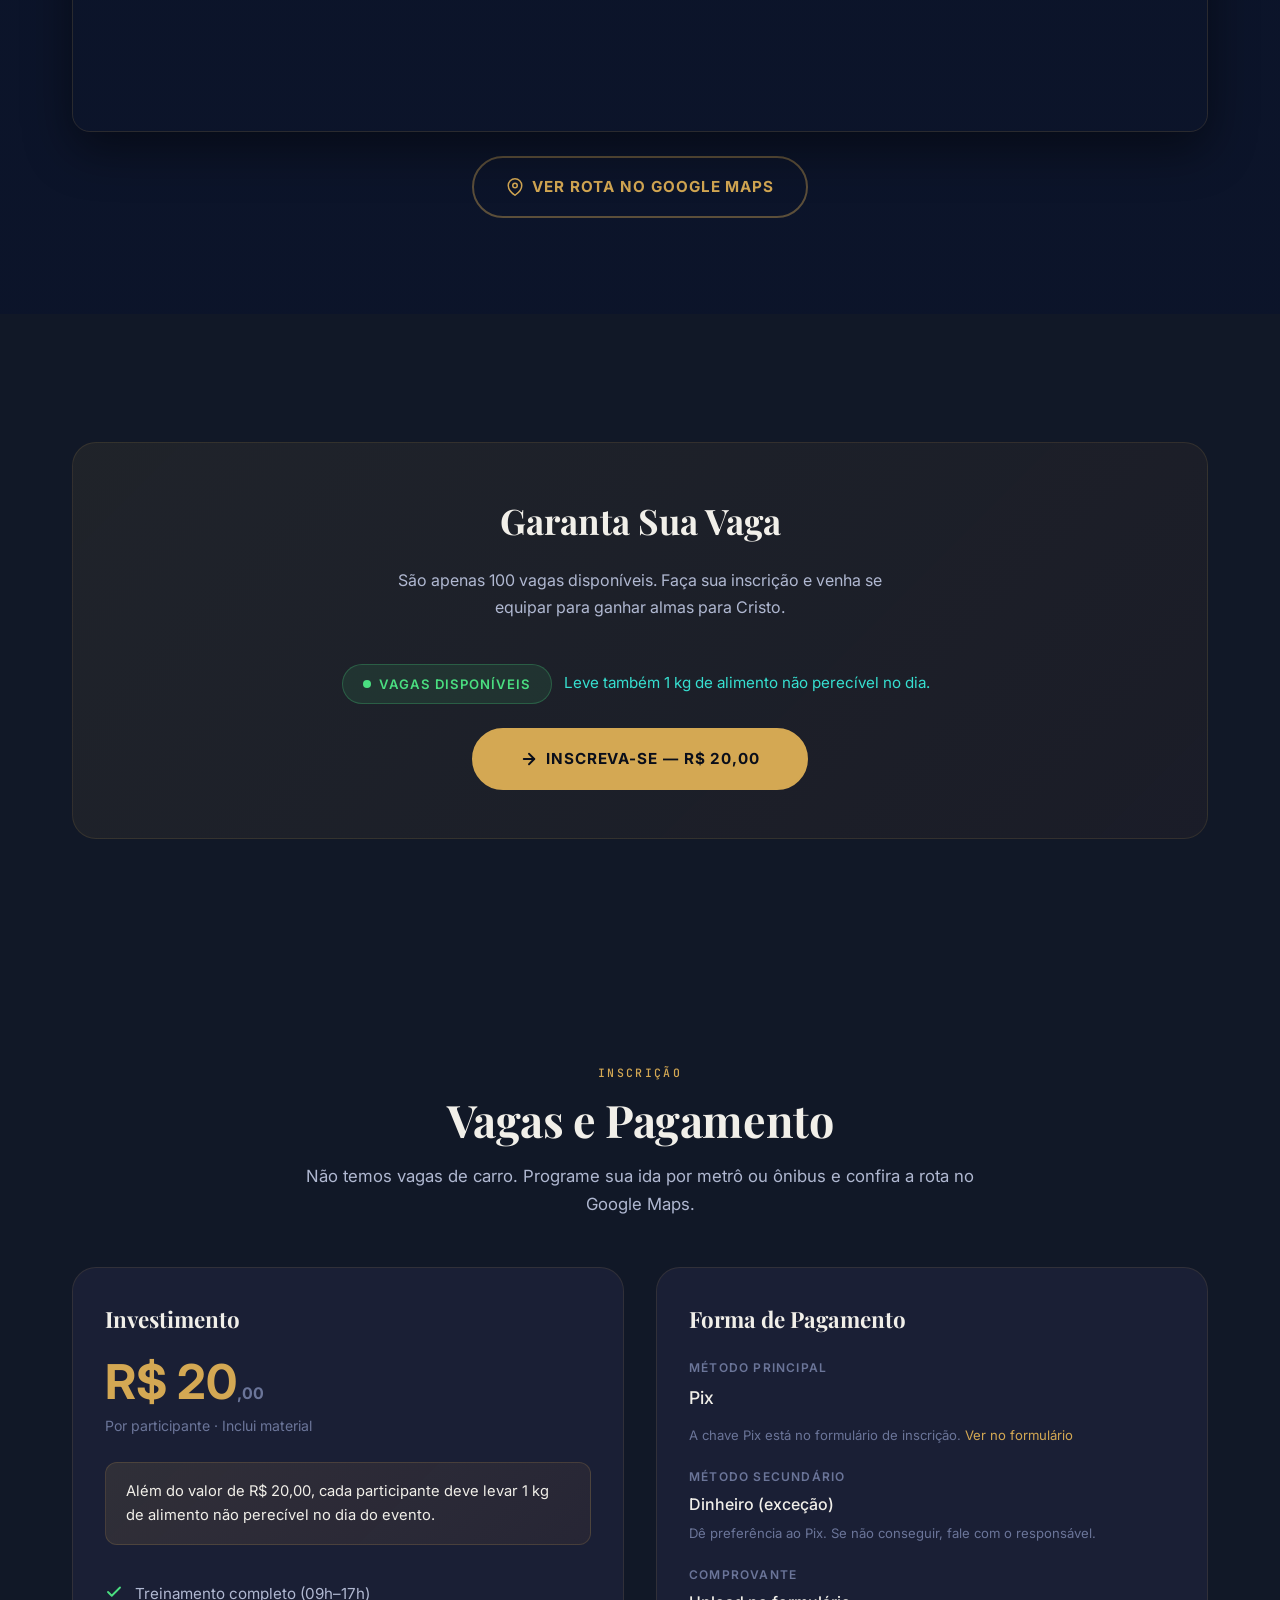
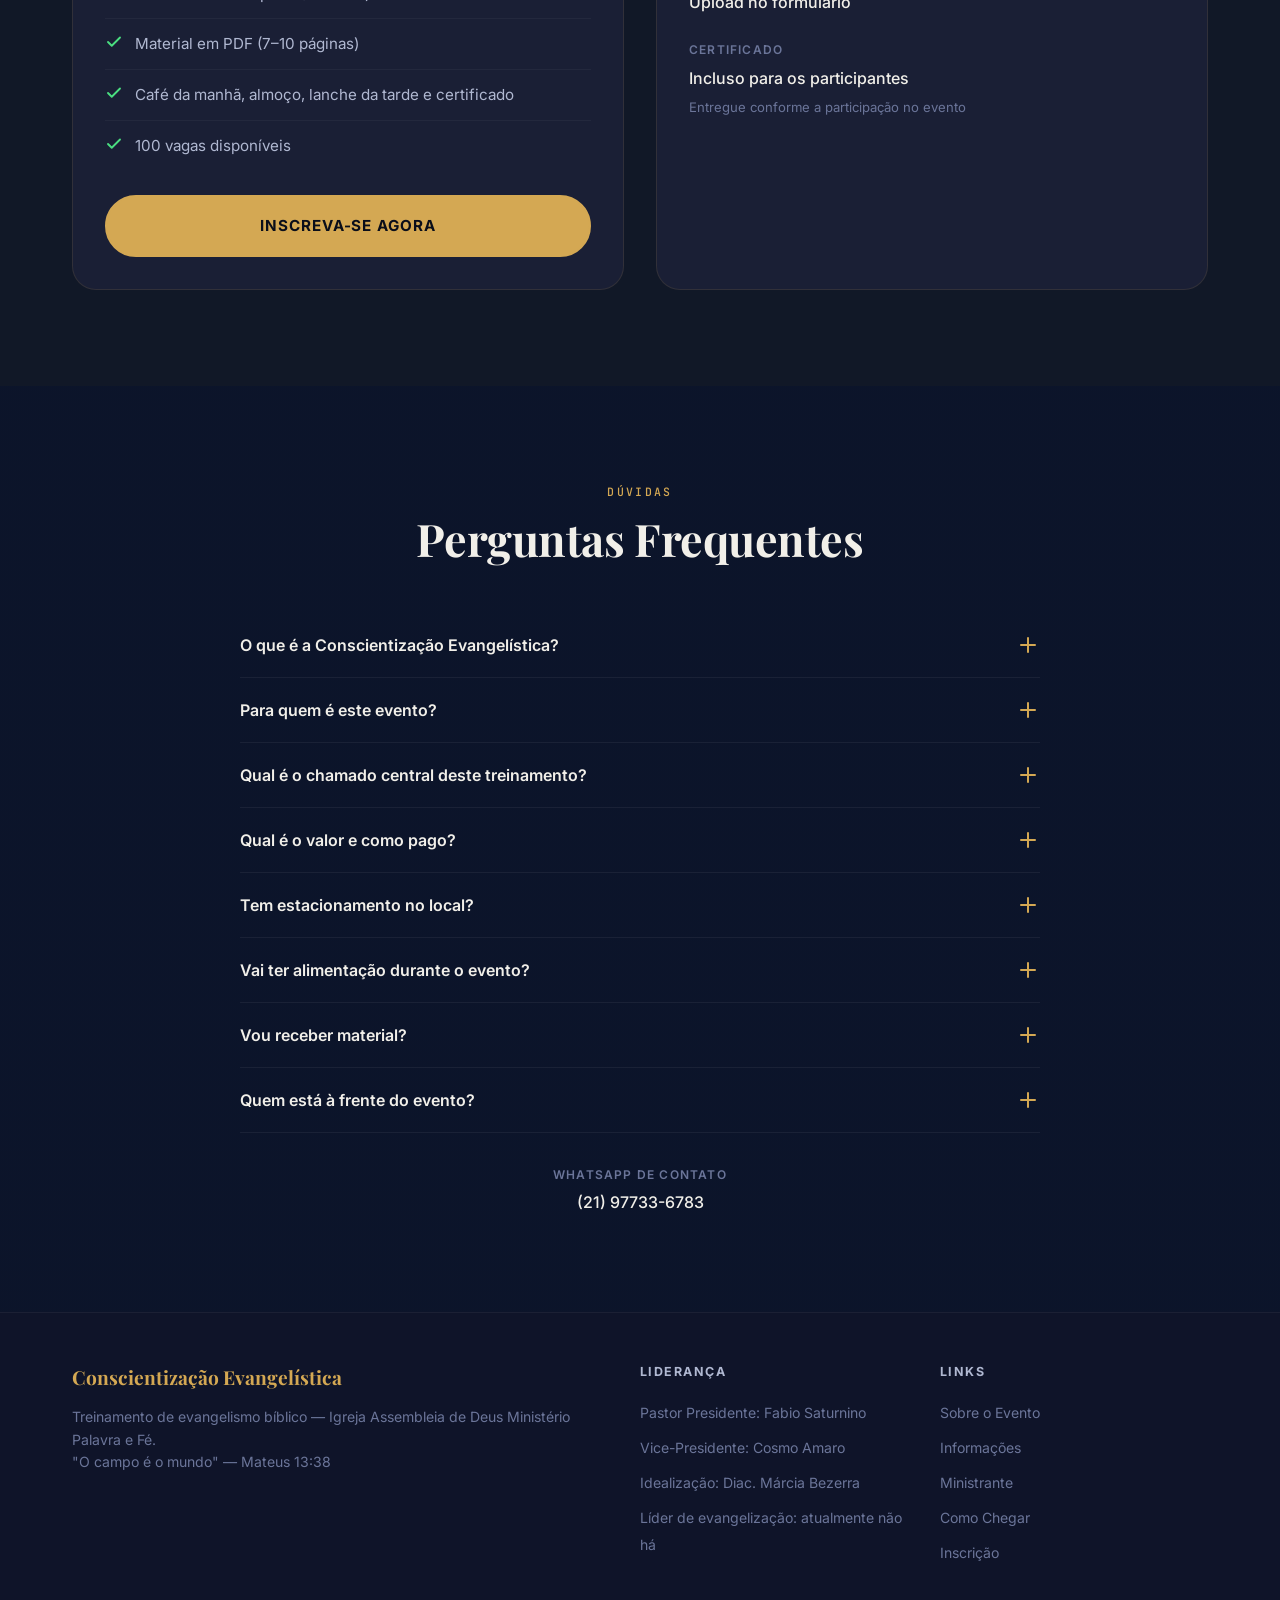
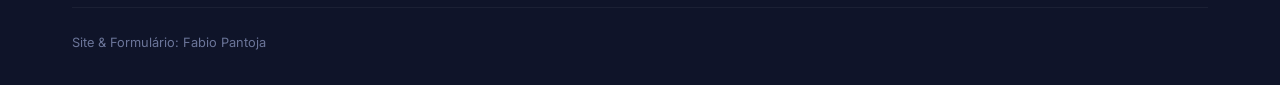
==== commit 7066c20b: "feat: add mission callout to landing content" ====
--- a/winner-site/index.html
+++ b/winner-site/index.html
@@ -205,6 +205,10 @@
                         class="institutional-signature__logo" loading="lazy" width="96" height="96">
                     <p class="institutional-signature__eyebrow">Igreja Evangélica</p>
                     <p class="institutional-signature__name">Assembleia de Deus Ministério Palavra e Fé</p>
+                    <p class="institutional-signature__mission">
+                        Para toda a igreja, obedecendo à ordem do Senhor Jesus: "Ide e pregai o evangelho a toda
+                        criatura."
+                    </p>
                 </div>
             </div>
         </section>
@@ -266,6 +270,24 @@
                         <h3 class="about-card__title">Para Todos</h3>
                         <p class="about-card__text">Aberto a todos que desejam ganhar almas para o Senhor Jesus Cristo.
                             Treinamento com material completo incluso.</p>
+                    </div>
+
+                    <div class="about-card reveal">
+                        <div class="about-card__icon">
+                            <svg xmlns="http://www.w3.org/2000/svg" width="24" height="24" viewBox="0 0 24 24"
+                                fill="none" stroke="currentColor" stroke-width="2" stroke-linecap="round"
+                                stroke-linejoin="round" aria-hidden="true">
+                                <path d="M3 11v2" />
+                                <path d="M6 9v6" />
+                                <path d="M9 7.5v9" />
+                                <path d="M14 8.5a7.5 7.5 0 0 0 0 7" />
+                                <path d="M17.5 6a11 11 0 0 1 0 12" />
+                                <path d="M11 9l7-3v12l-7-3H6a2 2 0 0 1-2-2v-2a2 2 0 0 1 2-2h5Z" />
+                            </svg>
+                        </div>
+                        <h3 class="about-card__title">Obedecendo ao Ide</h3>
+                        <p class="about-card__text">Para toda a igreja, obedecendo à ordem do Senhor Jesus: "Ide e
+                            pregai o evangelho a toda criatura."</p>
                     </div>
                 </div>
             </div>
@@ -770,6 +792,23 @@
 
                     <div class="faq-item reveal">
                         <button class="faq-item__question" aria-expanded="false">
+                            Qual é o chamado central deste treinamento?
+                            <svg class="faq-item__icon" xmlns="http://www.w3.org/2000/svg" width="24" height="24"
+                                viewBox="0 0 24 24" fill="none" stroke="currentColor" stroke-width="2"
+                                stroke-linecap="round" stroke-linejoin="round" aria-hidden="true">
+                                <line x1="12" y1="5" x2="12" y2="19" />
+                                <line x1="5" y1="12" x2="19" y2="12" />
+                            </svg>
+                        </button>
+                        <div class="faq-item__answer" role="region">
+                            O treinamento reforça este chamado para toda a igreja: obedecer à ordem do Senhor Jesus,
+                            "Ide e pregai o evangelho a toda criatura." Por isso, o evento prepara cada participante
+                            para evangelizar com base bíblica, sabedoria e amor.
+                        </div>
+                    </div>
+
+                    <div class="faq-item reveal">
+                        <button class="faq-item__question" aria-expanded="false">
                             Qual é o valor e como pago?
                             <svg class="faq-item__icon" xmlns="http://www.w3.org/2000/svg" width="24" height="24"
                                 viewBox="0 0 24 24" fill="none" stroke="currentColor" stroke-width="2"
--- a/winner-site/style.css
+++ b/winner-site/style.css
@@ -545,6 +545,19 @@
     text-wrap: balance;
 }
 
+.institutional-signature__mission {
+    max-width: 44ch;
+    margin-top: var(--space-2);
+    padding-top: var(--space-4);
+    border-top: 1px solid rgba(212, 168, 83, 0.16);
+    font-family: var(--font-display);
+    font-size: clamp(1rem, 1.8vw, 1.16rem);
+    font-style: italic;
+    line-height: 1.75;
+    color: var(--fg-secondary);
+    text-wrap: balance;
+}
+
 /* --- Buttons --- */
 .btn {
     display: inline-flex;
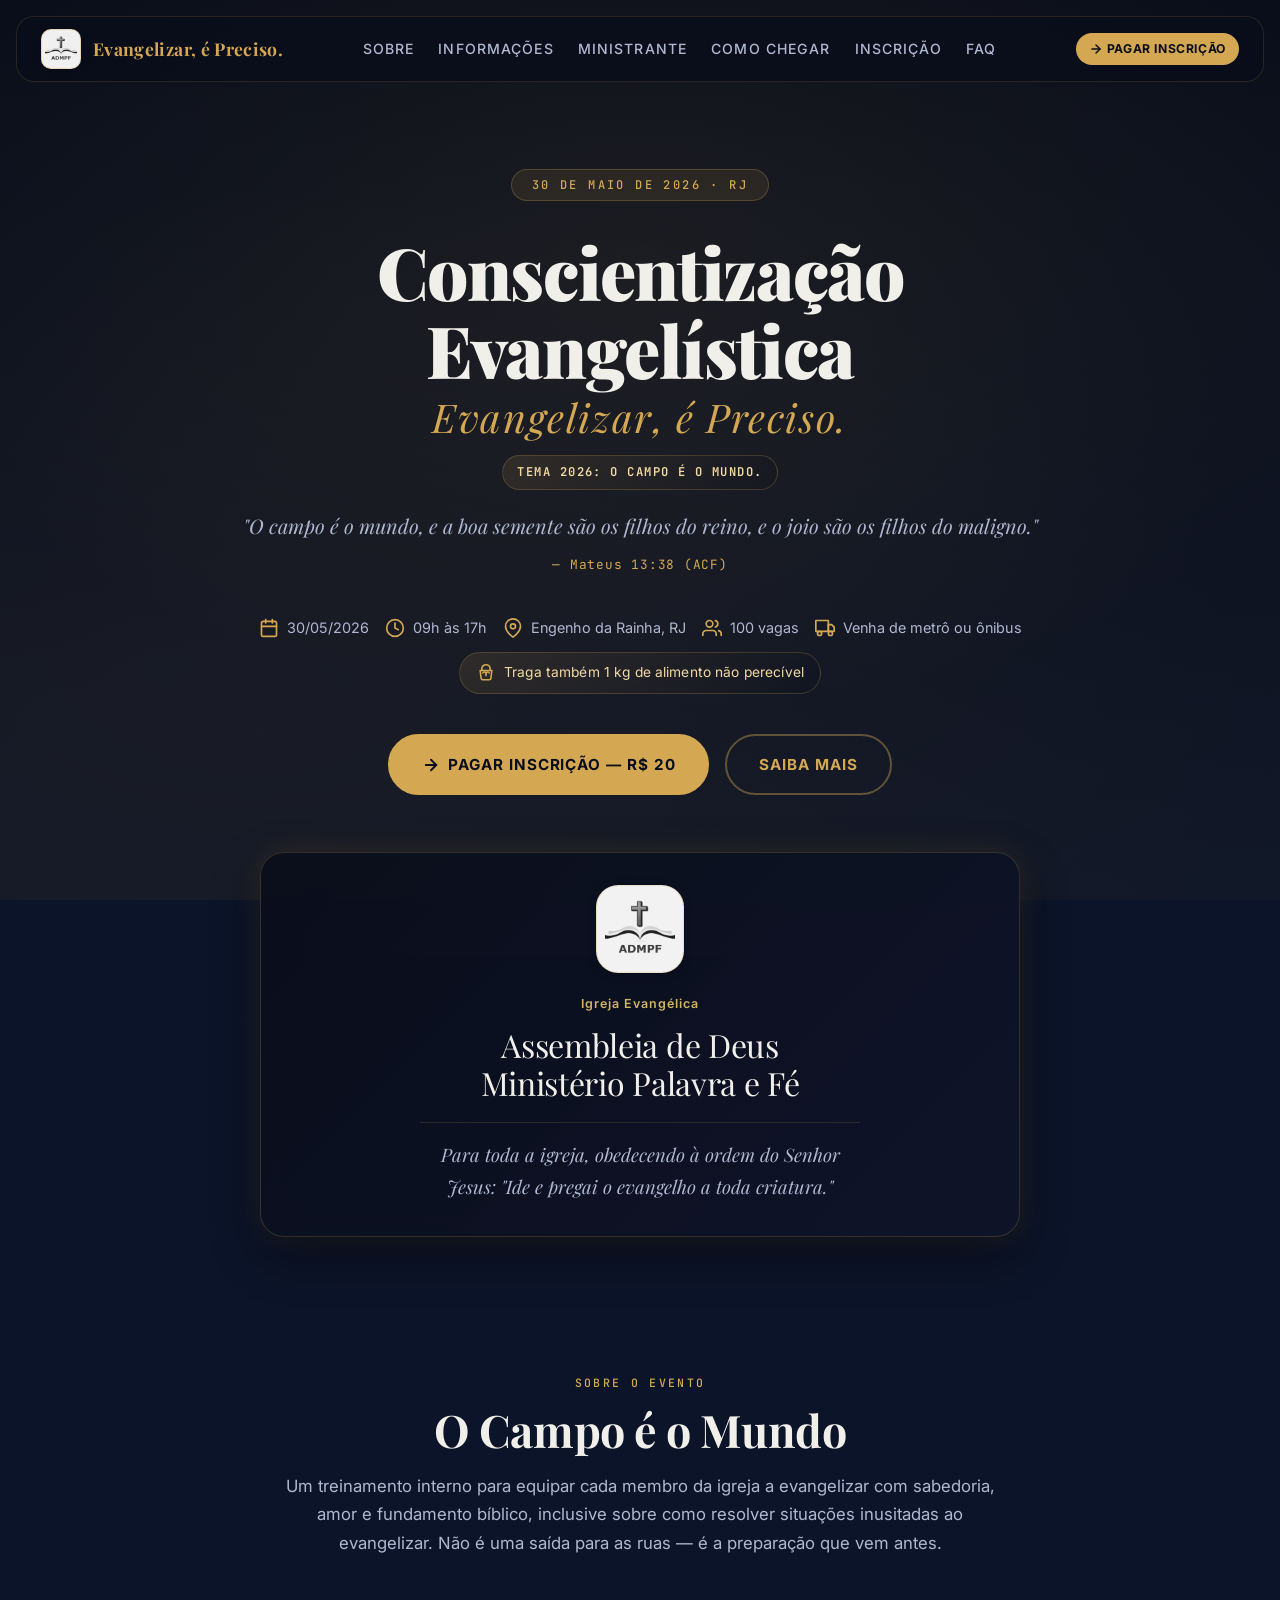
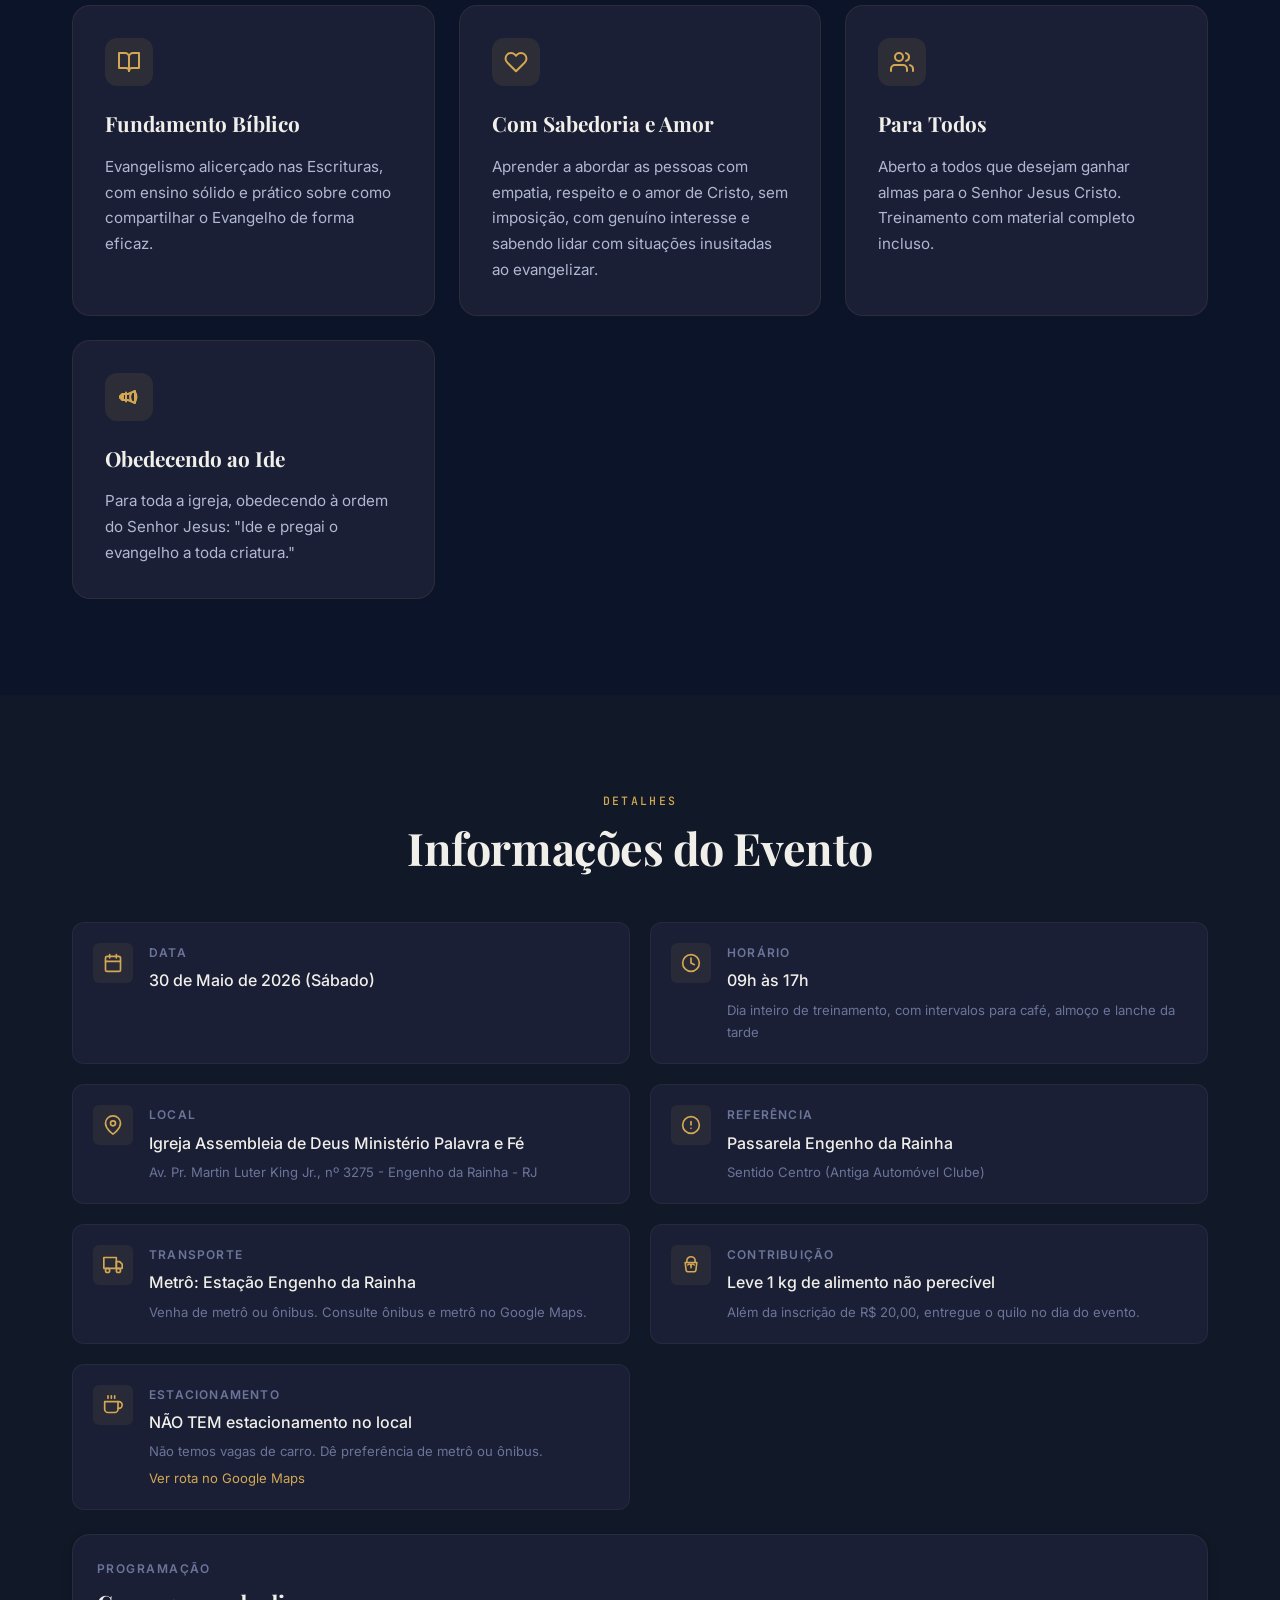
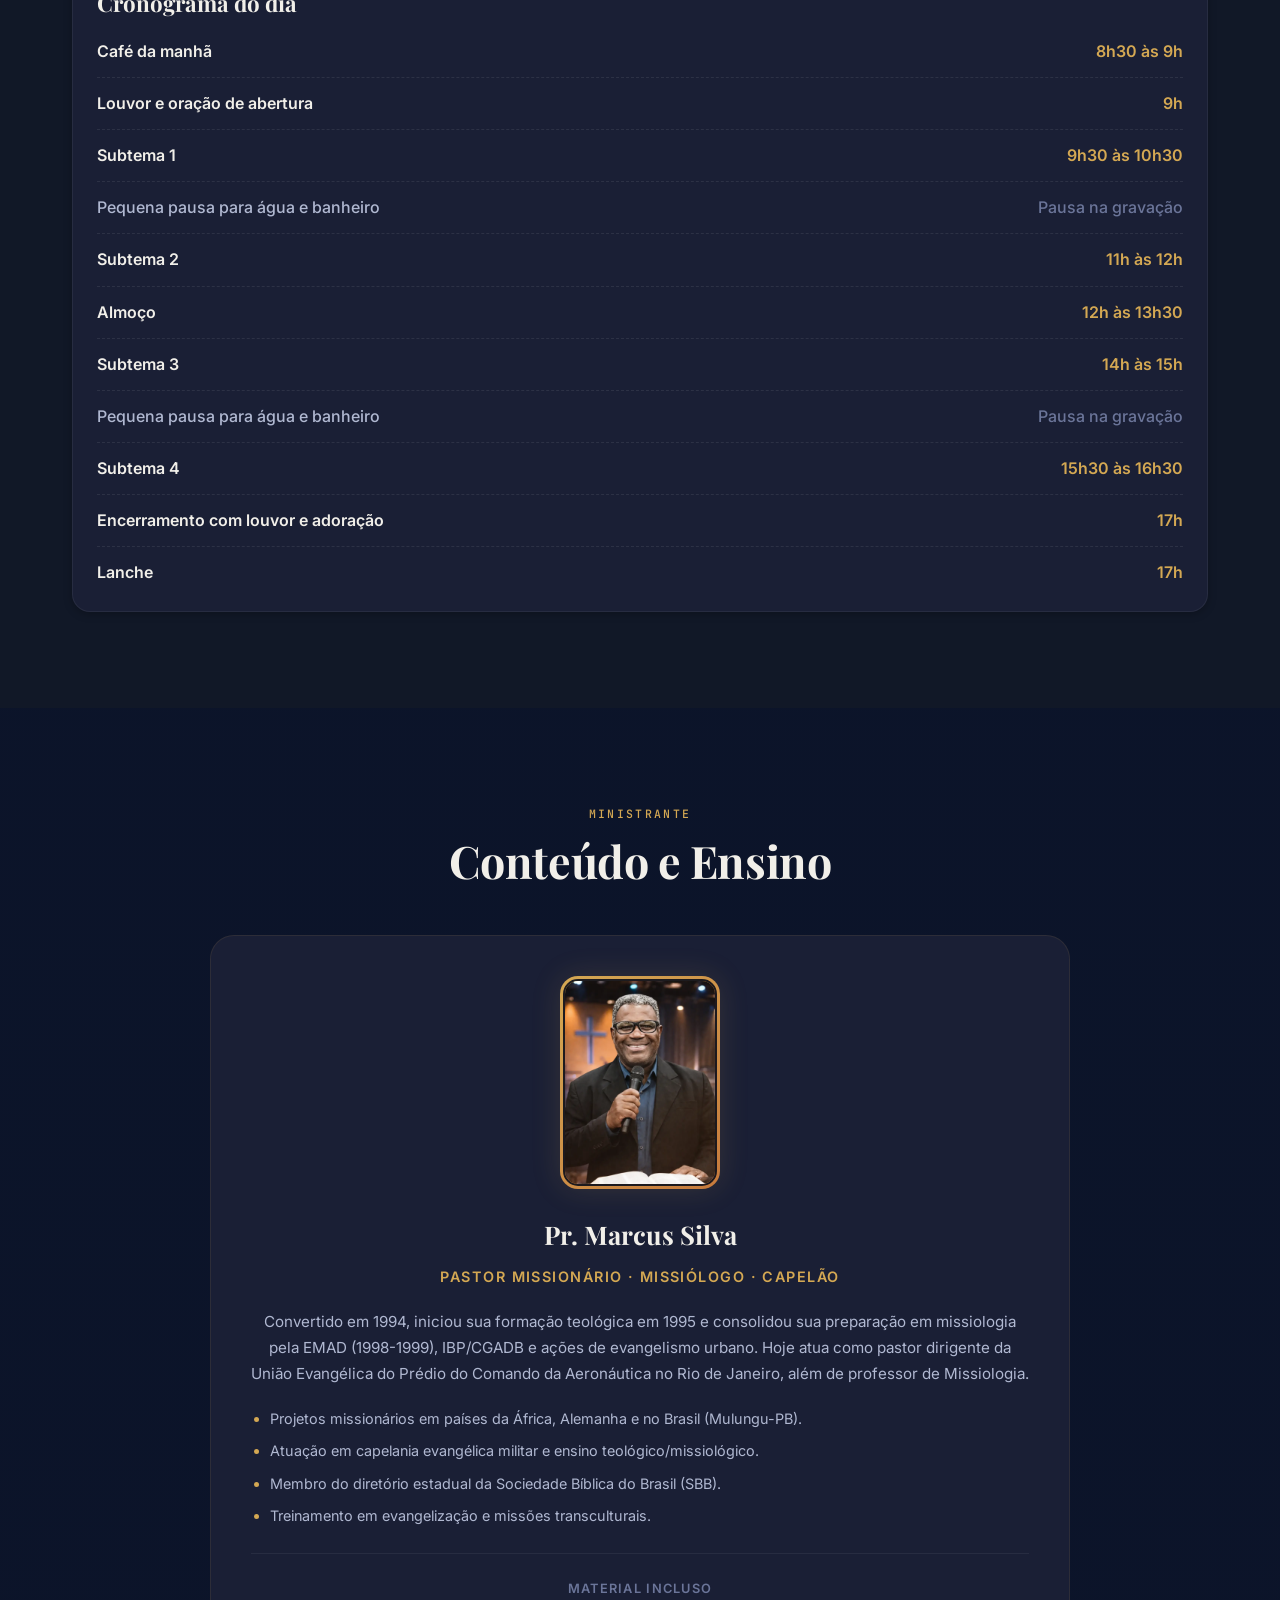
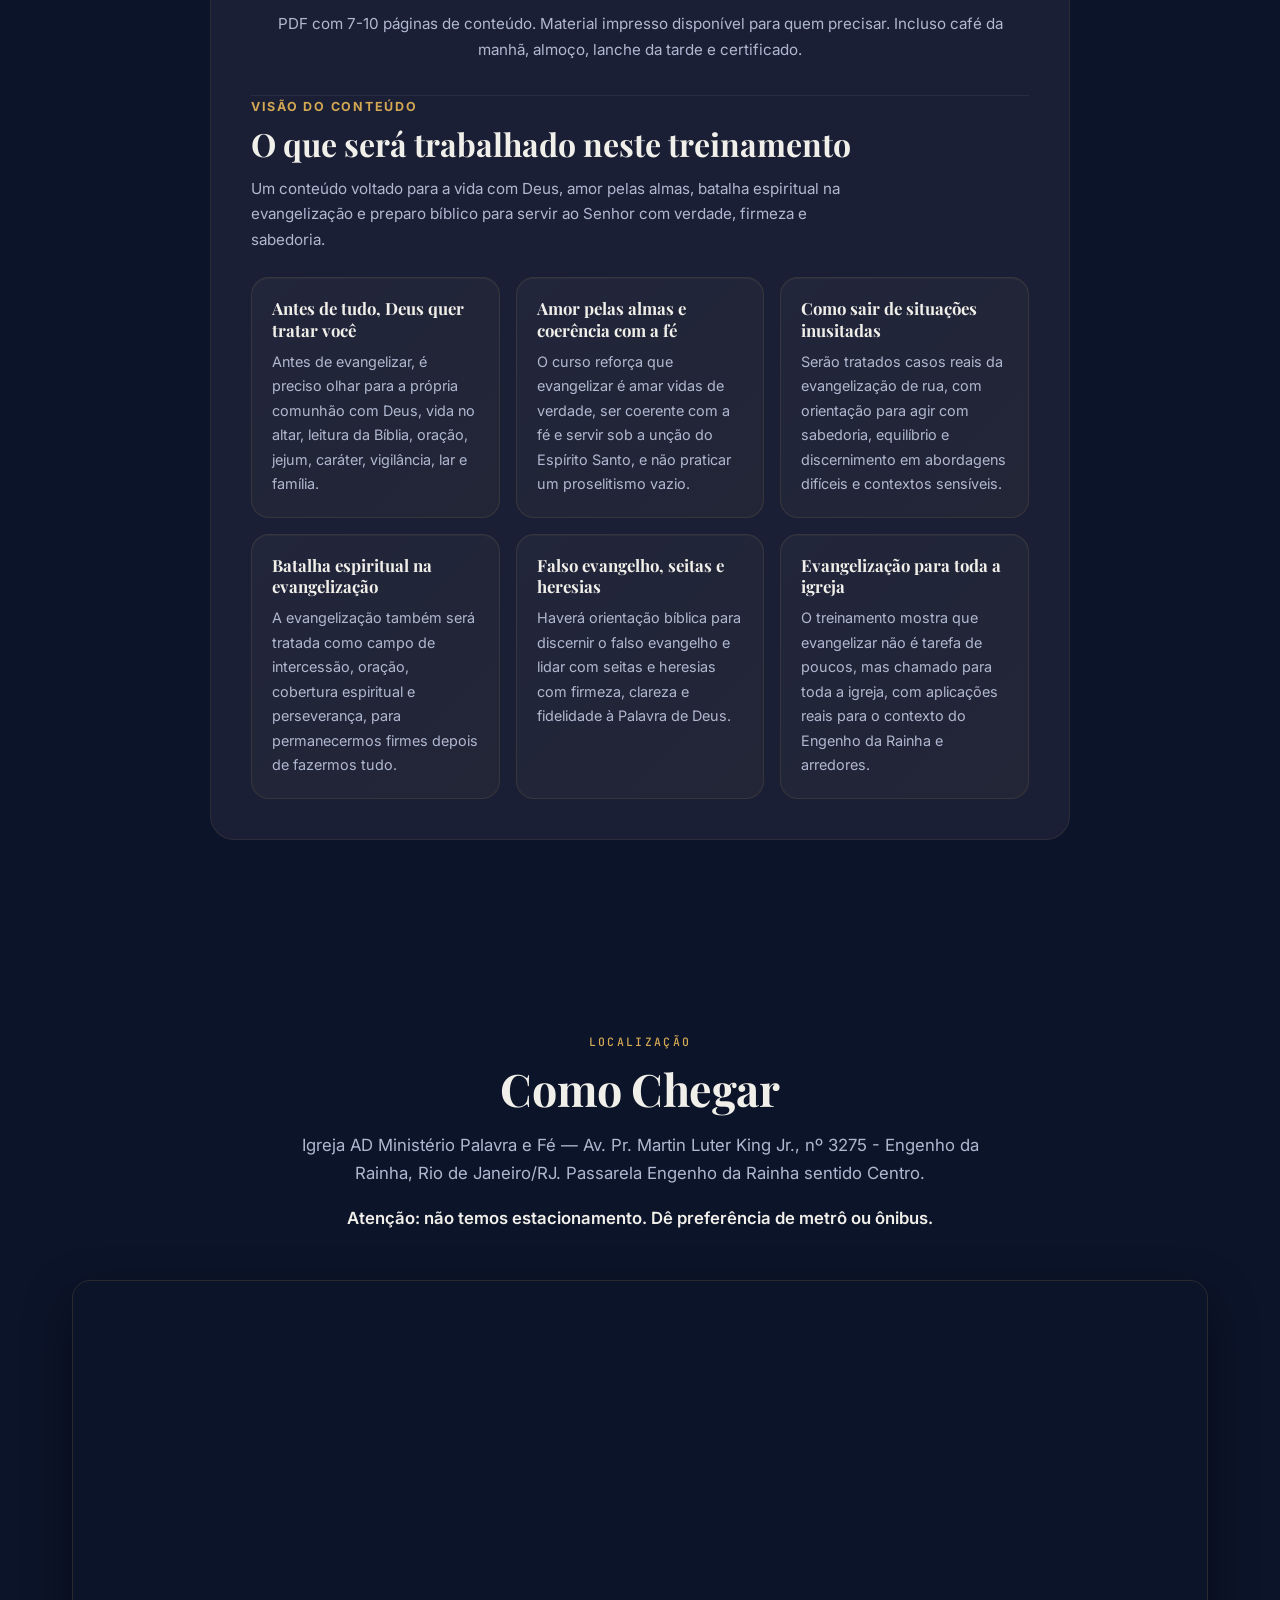
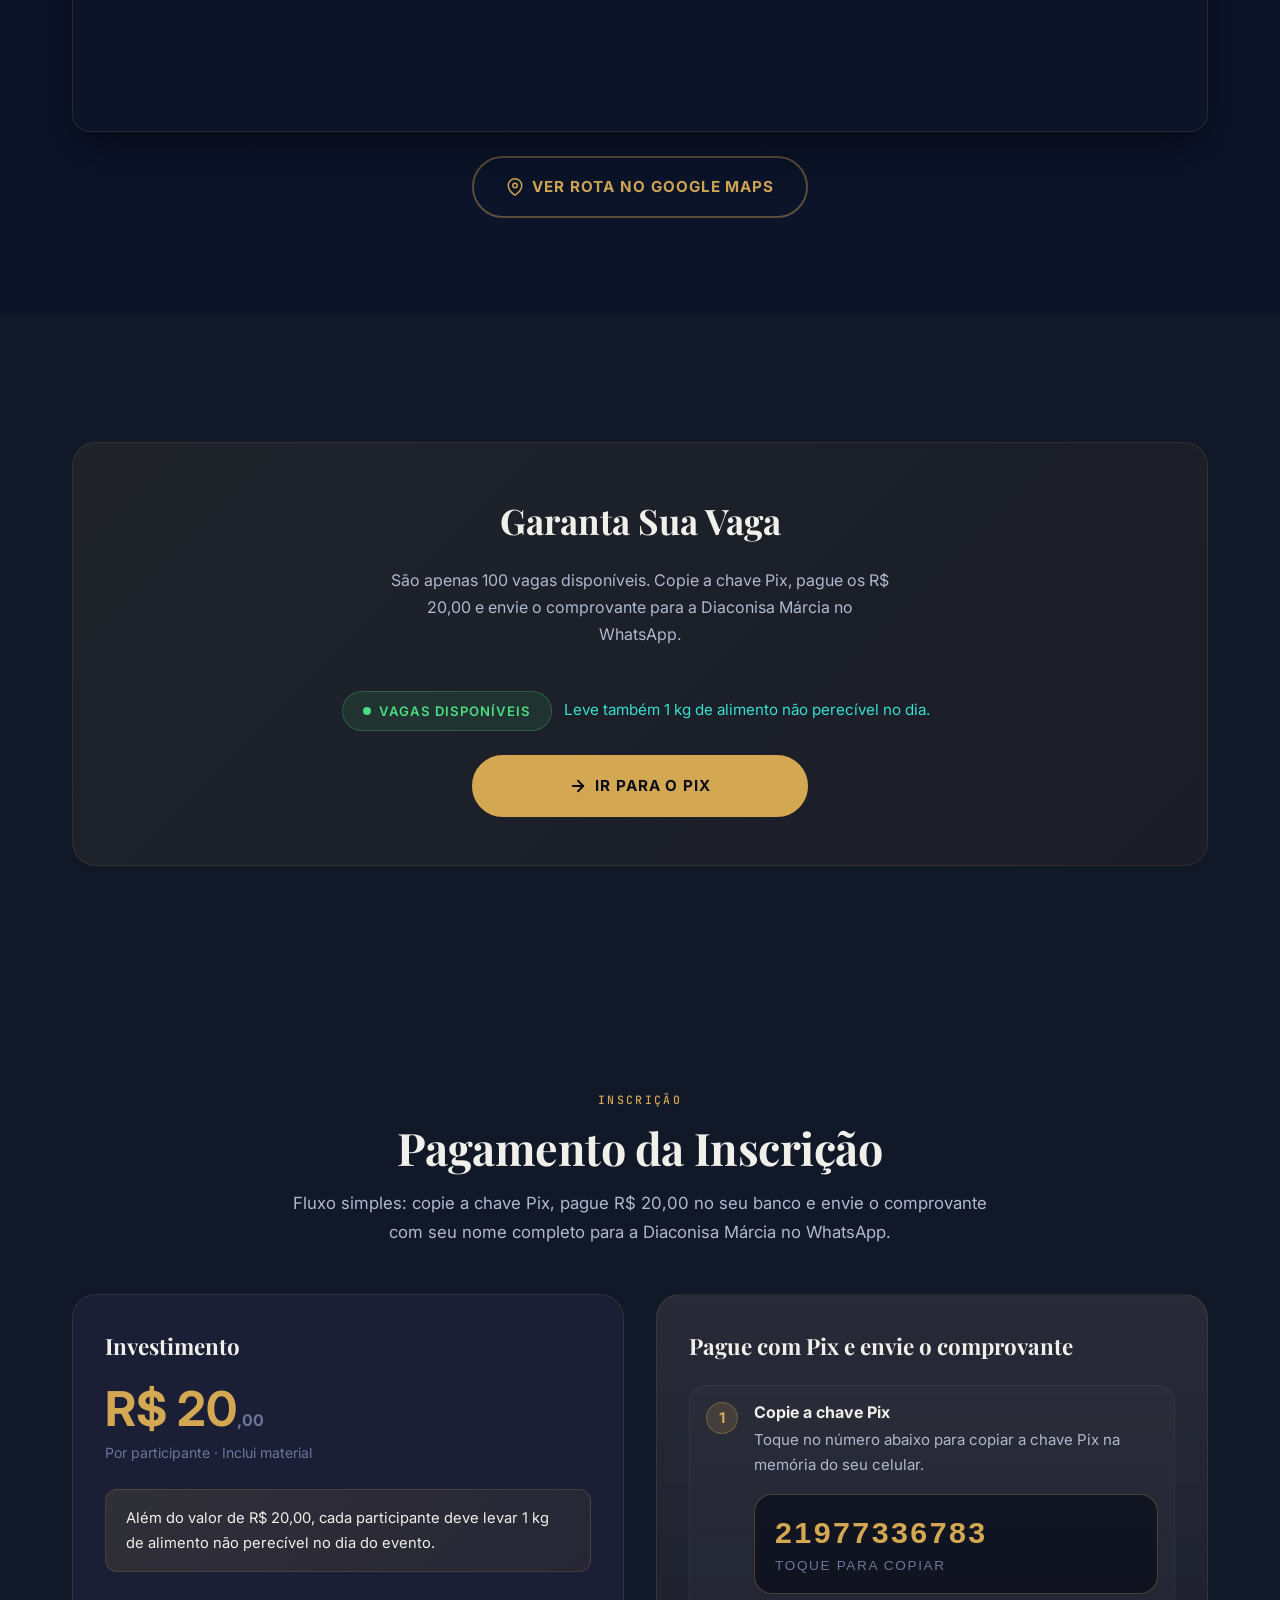
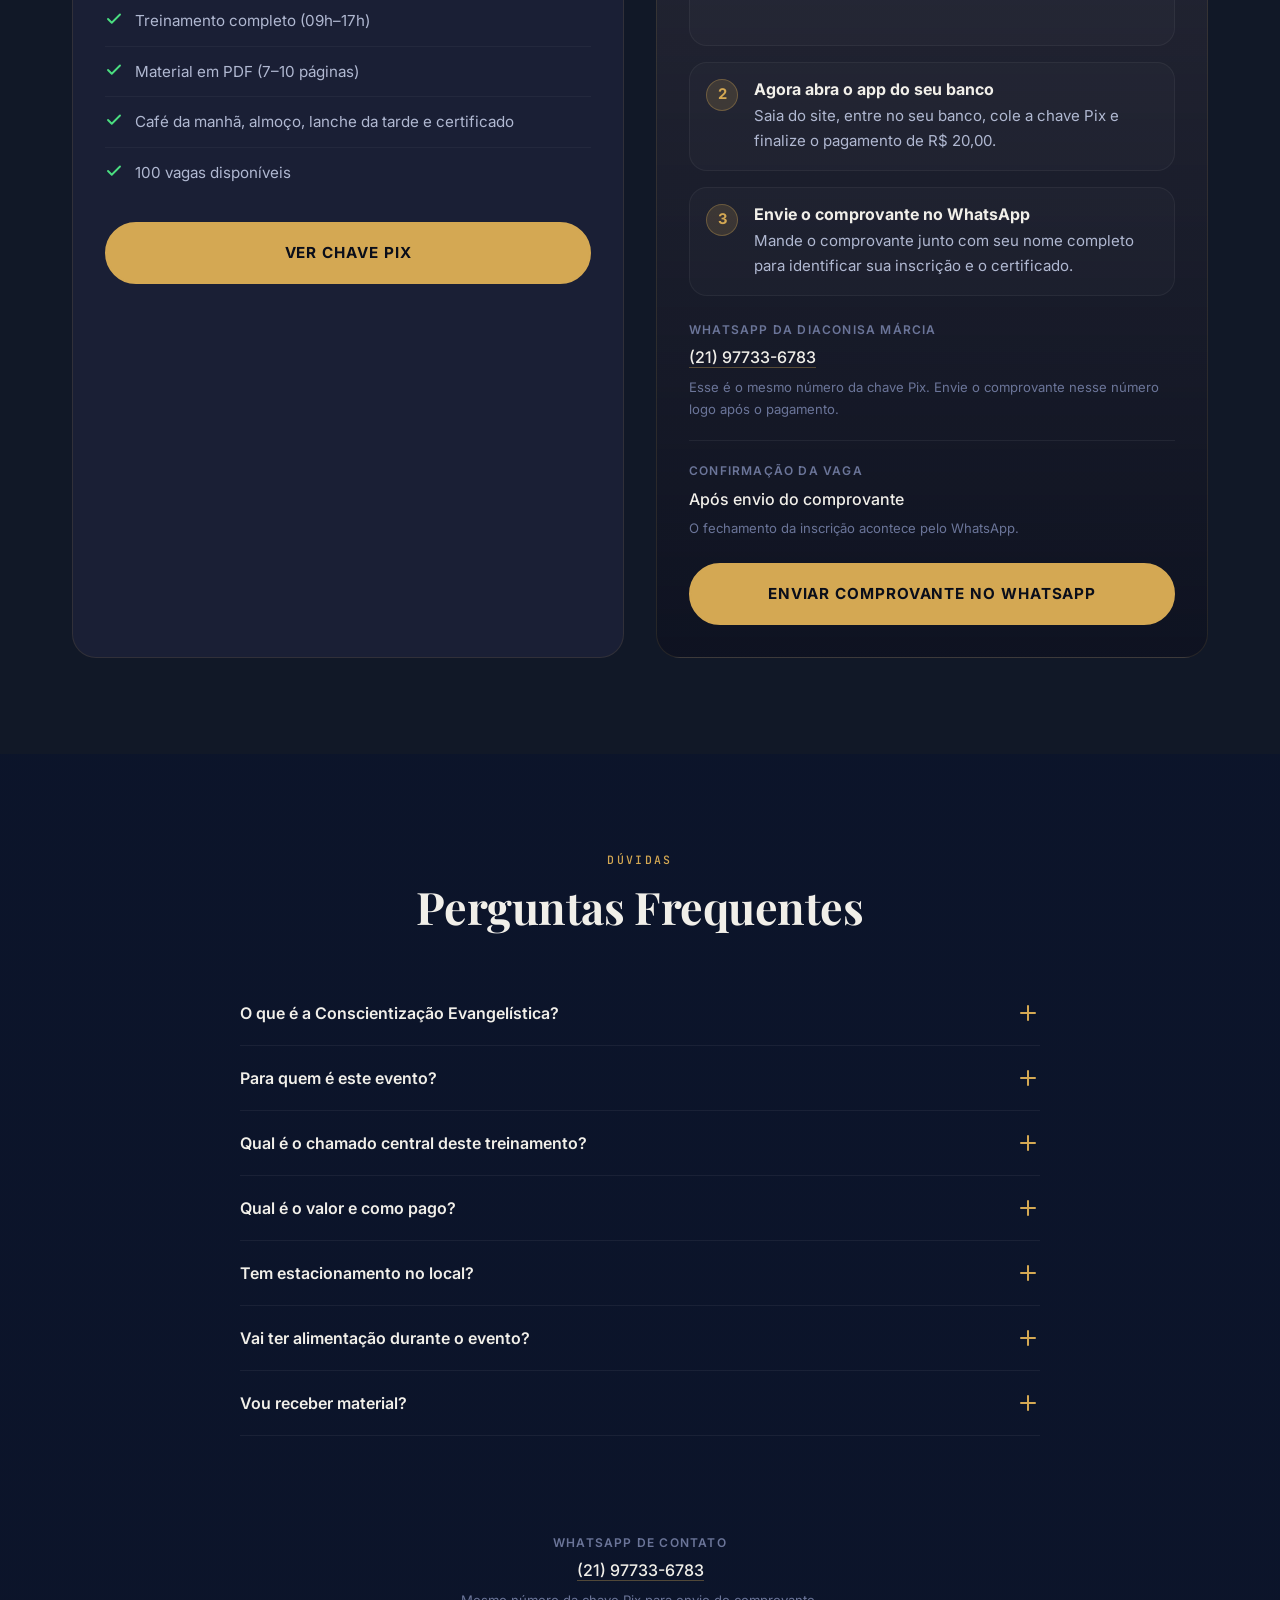
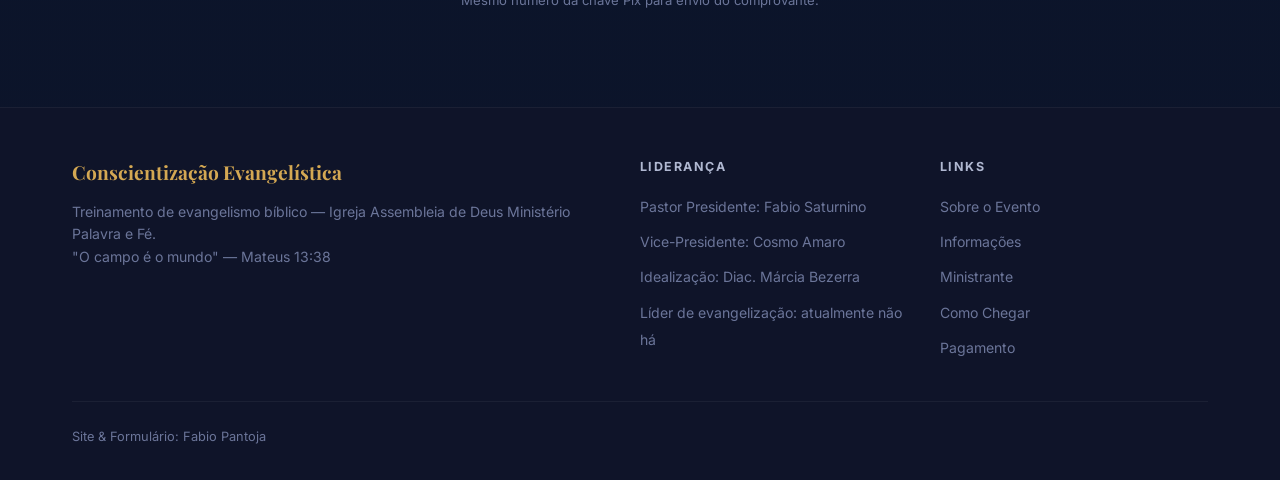
==== commit f51a60a7: "feat: simplifica inscricao para pix e whatsapp" ====
--- a/winner-site/index.html
+++ b/winner-site/index.html
@@ -63,15 +63,14 @@
             <li><a href="#faq">FAQ</a></li>
         </ul>
 
-        <a href="/api/track-register" class="navbar__cta" target="_blank" data-registration-link
-            rel="noopener noreferrer" aria-label="Inscreva-se no evento">
+        <a href="#inscricao" class="navbar__cta" aria-label="Ir para o pagamento da inscrição">
             <svg xmlns="http://www.w3.org/2000/svg" width="16" height="16" viewBox="0 0 24 24" fill="none"
                 stroke="currentColor" stroke-width="2.5" stroke-linecap="round" stroke-linejoin="round"
                 aria-hidden="true">
                 <path d="M5 12h14" />
                 <path d="m12 5 7 7-7 7" />
             </svg>
-            Inscreva-se
+            Pagar Inscrição
         </a>
 
         <button class="navbar__mobile-toggle" aria-label="Abrir menu" aria-expanded="false" id="mobile-toggle">
@@ -86,8 +85,7 @@
             <li><a href="#inscricao">Inscrição</a></li>
             <li><a href="#faq">FAQ</a></li>
             <li>
-                <a href="/api/track-register" class="btn btn--primary" target="_blank" data-registration-link
-                    rel="noopener noreferrer">Inscreva-se</a>
+                <a href="#inscricao" class="btn btn--primary">Pagar Inscrição</a>
             </li>
         </ul>
     </nav>
@@ -183,15 +181,14 @@
                 </div>
 
                 <div class="hero__cta-group reveal">
-                    <a href="/api/track-register" class="btn btn--primary" target="_blank" data-registration-link
-                        rel="noopener noreferrer">
+                    <a href="#inscricao" class="btn btn--primary">
                         <svg xmlns="http://www.w3.org/2000/svg" width="18" height="18" viewBox="0 0 24 24" fill="none"
                             stroke="currentColor" stroke-width="2.5" stroke-linecap="round" stroke-linejoin="round"
                             aria-hidden="true">
                             <path d="M5 12h14" />
                             <path d="m12 5 7 7-7 7" />
                         </svg>
-                        Inscreva-se Agora — R$ 20
+                        Pagar Inscrição — R$ 20
                     </a>
                     <a href="#sobre" class="btn btn--outline">Saiba Mais</a>
                 </div>
@@ -629,8 +626,8 @@
             <div class="container">
                 <div class="cta-banner reveal">
                     <h2 class="cta-banner__title">Garanta Sua Vaga</h2>
-                    <p class="cta-banner__text">São apenas 100 vagas disponíveis. Faça sua inscrição e venha se equipar
-                        para ganhar almas para Cristo.</p>
+                    <p class="cta-banner__text">São apenas 100 vagas disponíveis. Copie a chave Pix, pague os R$ 20,00
+                        e envie o comprovante para a Diaconisa Márcia no WhatsApp.</p>
                     <div class="vacancy-badge">
                         <span class="vacancy-badge__dot" aria-hidden="true"></span>
                         Vagas Disponíveis
@@ -639,15 +636,14 @@
                         Leve também 1 kg de alimento não perecível no dia.
                     </p>
                     <div style="margin-top: var(--space-6);">
-                        <a href="/api/track-register" class="btn btn--primary cta-banner__button" target="_blank"
-                            data-registration-link rel="noopener noreferrer">
+                        <a href="#inscricao" class="btn btn--primary cta-banner__button">
                             <svg xmlns="http://www.w3.org/2000/svg" width="18" height="18" viewBox="0 0 24 24"
                                 fill="none" stroke="currentColor" stroke-width="2.5" stroke-linecap="round"
                                 stroke-linejoin="round" aria-hidden="true">
                                 <path d="M5 12h14" />
                                 <path d="m12 5 7 7-7 7" />
                             </svg>
-                            Inscreva-se — R$ 20,00
+                            Ir para o Pix
                         </a>
                     </div>
                 </div>
@@ -659,9 +655,10 @@
             <div class="container">
                 <div class="section__header reveal">
                     <span class="section__label">Inscrição</span>
-                    <h2 class="section__title" id="inscricao-title">Vagas e Pagamento</h2>
+                    <h2 class="section__title" id="inscricao-title">Pagamento da Inscrição</h2>
                     <p class="section__subtitle">
-                        Não temos vagas de carro. Programe sua ida por metrô ou ônibus e confira a rota no Google Maps.
+                        Fluxo simples: copie a chave Pix, pague R$ 20,00 no seu banco e envie o comprovante com seu
+                        nome completo para a Diaconisa Márcia no WhatsApp.
                     </p>
                 </div>
 
@@ -711,38 +708,72 @@
                             </li>
                         </ul>
 
-                        <a href="/api/track-register" class="btn btn--primary" data-registration-link
-                            style="width: 100%;" target="_blank" rel="noopener noreferrer">
-                            Inscreva-se Agora
+                        <a href="#pix-chave" class="btn btn--primary" style="width: 100%;">
+                            Ver Chave Pix
                         </a>
                     </div>
 
-                    <div class="registration-box reveal">
-                        <h3 class="registration-box__title">Forma de Pagamento</h3>
-
-                        <div style="margin-bottom: var(--space-5);">
-                            <p class="info-item__label">Método principal</p>
-                            <p class="info-item__value" style="font-size: 1.1rem;">Pix</p>
-                            <p class="info-item__note" style="margin-top: var(--space-3);">A chave Pix está no
-                                formulário de inscrição. <a href="/api/track-register" data-registration-link
-                                    target="_blank" rel="noopener noreferrer">Ver no formulário</a></p>
-                        </div>
-
-                        <div style="margin-bottom: var(--space-5);">
-                            <p class="info-item__label">Método secundário</p>
-                            <p class="info-item__value">Dinheiro (exceção)</p>
-                            <p class="info-item__note">Dê preferência ao Pix. Se não conseguir, fale com o responsável.</p>
-                        </div>
-
-                        <div>
-                            <p class="info-item__label">Comprovante</p>
-                            <p class="info-item__value">Upload no formulário</p>
-                        </div>
-
-                        <div style="margin-top: var(--space-6);">
-                            <p class="info-item__label">Certificado</p>
-                            <p class="info-item__value">Incluso para os participantes</p>
-                            <p class="info-item__note">Entregue conforme a participação no evento</p>
+                    <div class="registration-box registration-box--payment reveal">
+                        <h3 class="registration-box__title">Pague com Pix e envie o comprovante</h3>
+
+                        <div class="payment-flow">
+                            <ol class="payment-steps" aria-label="Passo a passo do pagamento">
+                                <li>
+                                    <span class="payment-step__number">1</span>
+                                    <div>
+                                        <p class="payment-step__title">Copie a chave Pix</p>
+                                        <p class="payment-step__text">Toque no número abaixo para copiar a chave Pix na
+                                            memória do seu celular.</p>
+                                        <button type="button" class="pix-copy-button payment-step__copy-button"
+                                            data-copy-pix="21977336783" aria-describedby="pix-copy-status">
+                                            <span class="pix-copy-button__value">21977336783</span>
+                                            <span class="pix-copy-button__hint">Toque para copiar</span>
+                                        </button>
+                                        <p class="payment-copy-status" id="pix-copy-status" aria-live="polite"></p>
+                                    </div>
+                                </li>
+                                <li>
+                                    <span class="payment-step__number">2</span>
+                                    <div>
+                                        <p class="payment-step__title">Agora abra o app do seu banco</p>
+                                        <p class="payment-step__text">Saia do site, entre no seu banco, cole a chave
+                                            Pix e finalize o pagamento de R$ 20,00.</p>
+                                    </div>
+                                </li>
+                                <li>
+                                    <span class="payment-step__number">3</span>
+                                    <div>
+                                        <p class="payment-step__title">Envie o comprovante no WhatsApp</p>
+                                        <p class="payment-step__text">Mande o comprovante junto com seu nome completo
+                                            para identificar sua inscrição e o certificado.</p>
+                                    </div>
+                                </li>
+                            </ol>
+
+                            <div class="payment-support">
+                                <div>
+                                    <p class="info-item__label">WhatsApp da Diaconisa Márcia</p>
+                                    <p class="info-item__value">
+                                        <a href="https://wa.me/5521977336783?text=Ol%C3%A1%2C%20acabei%20de%20fazer%20o%20Pix%20da%20Conscientiza%C3%A7%C3%A3o%20Evangel%C3%ADstica.%20Estou%20enviando%20meu%20comprovante%20e%20meu%20nome%20completo."
+                                            target="_blank" rel="noopener noreferrer"
+                                            class="payment-support__link">(21) 97733-6783</a>
+                                    </p>
+                                    <p class="info-item__note">Esse é o mesmo número da chave Pix. Envie o comprovante
+                                        nesse número logo após o pagamento.</p>
+                                </div>
+
+                                <div class="payment-confirmation">
+                                    <p class="info-item__label">Confirmação da vaga</p>
+                                    <p class="info-item__value">Após envio do comprovante</p>
+                                    <p class="info-item__note">O fechamento da inscrição acontece pelo WhatsApp.</p>
+                                </div>
+                            </div>
+
+                            <a href="https://wa.me/5521977336783?text=Ol%C3%A1%2C%20acabei%20de%20fazer%20o%20Pix%20da%20Conscientiza%C3%A7%C3%A3o%20Evangel%C3%ADstica.%20Estou%20enviando%20meu%20comprovante%20e%20meu%20nome%20completo."
+                                class="btn btn--primary" style="width: 100%;" target="_blank"
+                                rel="noopener noreferrer">
+                                Enviar Comprovante no WhatsApp
+                            </a>
                         </div>
                     </div>
                 </div>
@@ -818,10 +849,10 @@
                             </svg>
                         </button>
                         <div class="faq-item__answer" role="region">
-                            O investimento é de R$ 20,00 por participante. O pagamento principal é via Pix. Dinheiro é
-                            aceito como exceção. Além disso, cada participante deve levar 1 kg de alimento não
-                            perecível no dia do evento. O comprovante pode ser enviado no formulário de inscrição, mas
-                            não é obrigatório.
+                            O investimento é de R$ 20,00 por participante. Toque na chave Pix 21977336783 na seção de
+                            pagamento, faça o Pix no seu banco e envie o comprovante com seu nome completo para a
+                            Diaconisa Márcia no WhatsApp (21) 97733-6783. Além disso, cada participante deve levar 1 kg
+                            de alimento não perecível no dia do evento.
                         </div>
                     </div>
 
@@ -896,7 +927,11 @@
                 <div class="reveal"
                     style="margin-top: var(--space-8); max-width: 600px; margin-left: auto; margin-right: auto; text-align: center;">
                     <p class="info-item__label">WhatsApp de contato</p>
-                    <p class="info-item__value">(21) 97733-6783</p>
+                    <p class="info-item__value">
+                        <a href="https://wa.me/5521977336783" target="_blank" rel="noopener noreferrer"
+                            class="payment-support__link">(21) 97733-6783</a>
+                    </p>
+                    <p class="info-item__note">Mesmo número da chave Pix para envio do comprovante.</p>
                 </div>
             </div>
         </section>
@@ -934,8 +969,7 @@
                         <li><a href="#info">Informações</a></li>
                         <li><a href="#ministrante">Ministrante</a></li>
                         <li><a href="#local">Como Chegar</a></li>
-                        <li><a href="/api/track-register" target="_blank" data-registration-link
-                                rel="noopener noreferrer">Inscrição</a></li>
+                        <li><a href="#inscricao">Pagamento</a></li>
                     </ul>
                 </div>
             </div>
--- a/winner-site/style.css
+++ b/winner-site/style.css
@@ -1104,6 +1104,151 @@
     margin-top: 2px;
 }
 
+.registration-box--payment {
+    background:
+        linear-gradient(180deg, rgba(212, 168, 83, 0.08), rgba(10, 14, 26, 0.74)),
+        var(--bg-card);
+}
+
+.payment-flow {
+    display: grid;
+    gap: var(--space-6);
+}
+
+.payment-steps {
+    list-style: none;
+    display: grid;
+    gap: var(--space-4);
+}
+
+.payment-steps li {
+    display: grid;
+    grid-template-columns: auto 1fr;
+    gap: var(--space-4);
+    align-items: flex-start;
+    padding: var(--space-4);
+    background: rgba(255, 255, 255, 0.02);
+    border: 1px solid rgba(255, 255, 255, 0.05);
+    border-radius: var(--radius-lg);
+}
+
+.payment-step__number {
+    width: 2rem;
+    height: 2rem;
+    display: inline-flex;
+    align-items: center;
+    justify-content: center;
+    border-radius: 50%;
+    background: rgba(212, 168, 83, 0.16);
+    border: 1px solid rgba(212, 168, 83, 0.32);
+    color: var(--accent-gold);
+    font-weight: 700;
+    font-size: 0.92rem;
+}
+
+.payment-step__title {
+    color: var(--fg-primary);
+    font-weight: 700;
+    margin-bottom: var(--space-1);
+    line-height: 1.35;
+}
+
+.payment-step__text {
+    color: var(--fg-secondary);
+    font-size: 0.94rem;
+    line-height: 1.65;
+}
+
+.pix-copy-button {
+    width: 100%;
+    display: grid;
+    gap: var(--space-2);
+    margin-top: var(--space-3);
+    padding: var(--space-5);
+    border: 1px solid rgba(212, 168, 83, 0.3);
+    border-radius: var(--radius-lg);
+    background: rgba(10, 14, 26, 0.72);
+    color: var(--fg-primary);
+    text-align: left;
+    cursor: pointer;
+    transition:
+        transform var(--duration-fast) var(--ease-out),
+        border-color var(--duration-fast) var(--ease-out),
+        box-shadow var(--duration-fast) var(--ease-out);
+}
+
+.pix-copy-button:hover,
+.pix-copy-button:focus-visible {
+    transform: translateY(-2px);
+    border-color: rgba(212, 168, 83, 0.6);
+    box-shadow: 0 16px 32px rgba(0, 0, 0, 0.22);
+}
+
+.pix-copy-button:focus-visible {
+    outline: 2px solid rgba(212, 168, 83, 0.8);
+    outline-offset: 4px;
+}
+
+.pix-copy-button.is-copied {
+    border-color: rgba(74, 222, 128, 0.58);
+    box-shadow: 0 0 0 1px rgba(74, 222, 128, 0.24);
+}
+
+.pix-copy-button__value {
+    font-size: clamp(1.35rem, 4vw, 1.9rem);
+    letter-spacing: 0.08em;
+    font-weight: 700;
+    color: var(--accent-gold);
+    word-break: break-all;
+}
+
+.pix-copy-button__hint {
+    font-size: 0.85rem;
+    text-transform: uppercase;
+    letter-spacing: 0.12em;
+    color: var(--fg-muted);
+}
+
+.payment-copy-status {
+    margin-top: var(--space-3);
+    font-size: 0.9rem;
+    line-height: 1.6;
+}
+
+.payment-step__copy-button {
+    margin-top: var(--space-4);
+}
+
+.payment-copy-status {
+    min-height: 1.6em;
+    color: #7cf2cf;
+}
+
+.payment-support {
+    display: grid;
+    gap: var(--space-5);
+}
+
+.payment-confirmation {
+    padding-top: var(--space-5);
+    border-top: 1px solid rgba(255, 255, 255, 0.06);
+}
+
+.payment-support__link {
+    color: var(--fg-primary);
+    text-decoration: none;
+    border-bottom: 1px solid rgba(212, 168, 83, 0.35);
+    transition:
+        color var(--duration-fast) var(--ease-out),
+        border-color var(--duration-fast) var(--ease-out);
+}
+
+.payment-support__link:hover,
+.payment-support__link:focus-visible {
+    color: var(--accent-gold);
+    border-color: rgba(212, 168, 83, 0.72);
+}
+
 /* --- FALTA Badge --- */
 .falta {
     display: flex;
@@ -1469,6 +1614,23 @@
         padding: 0;
     }
 
+    .payment-steps li {
+        grid-template-columns: 1fr;
+    }
+
+    .payment-step__number {
+        margin-bottom: var(--space-1);
+    }
+
+    .pix-copy-button {
+        padding: var(--space-4);
+    }
+
+    .pix-copy-button__value {
+        font-size: 1.15rem;
+        letter-spacing: 0.05em;
+    }
+
     .hero__meta {
         gap: var(--space-3);
     }
